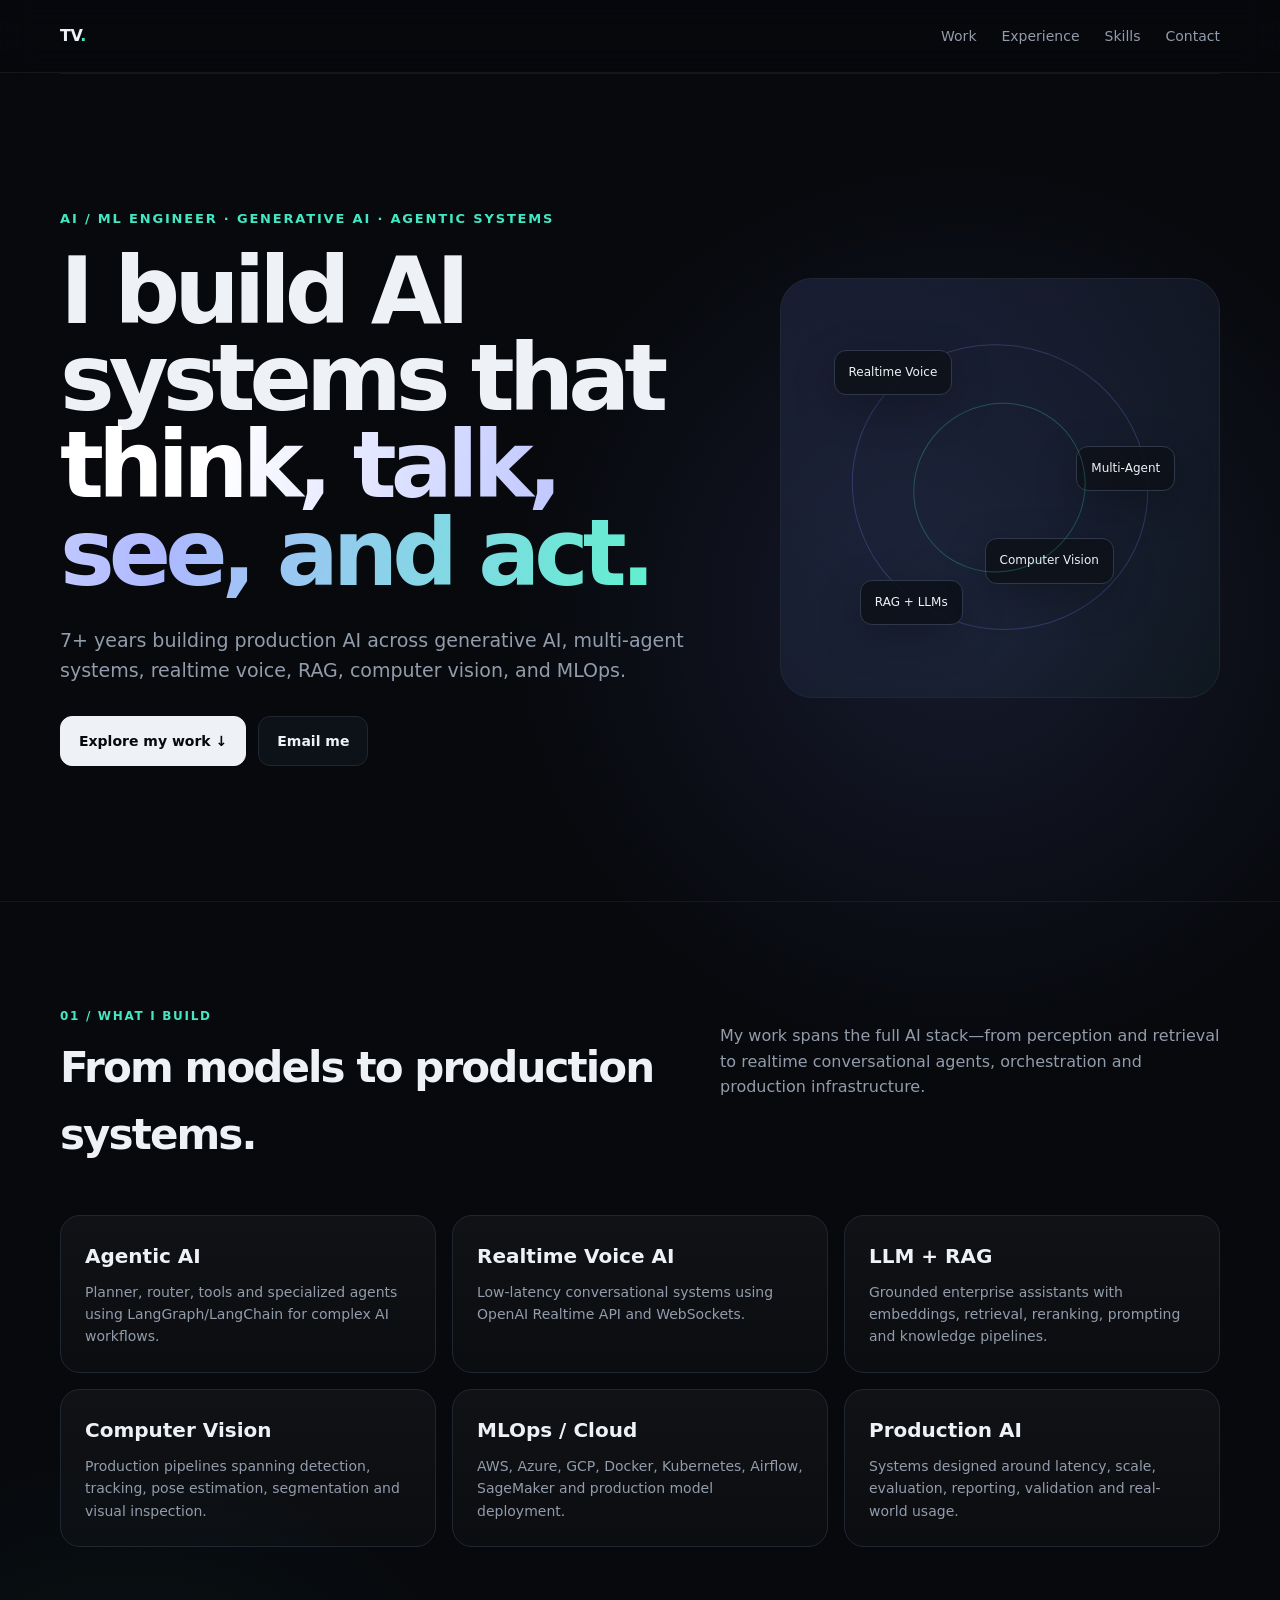
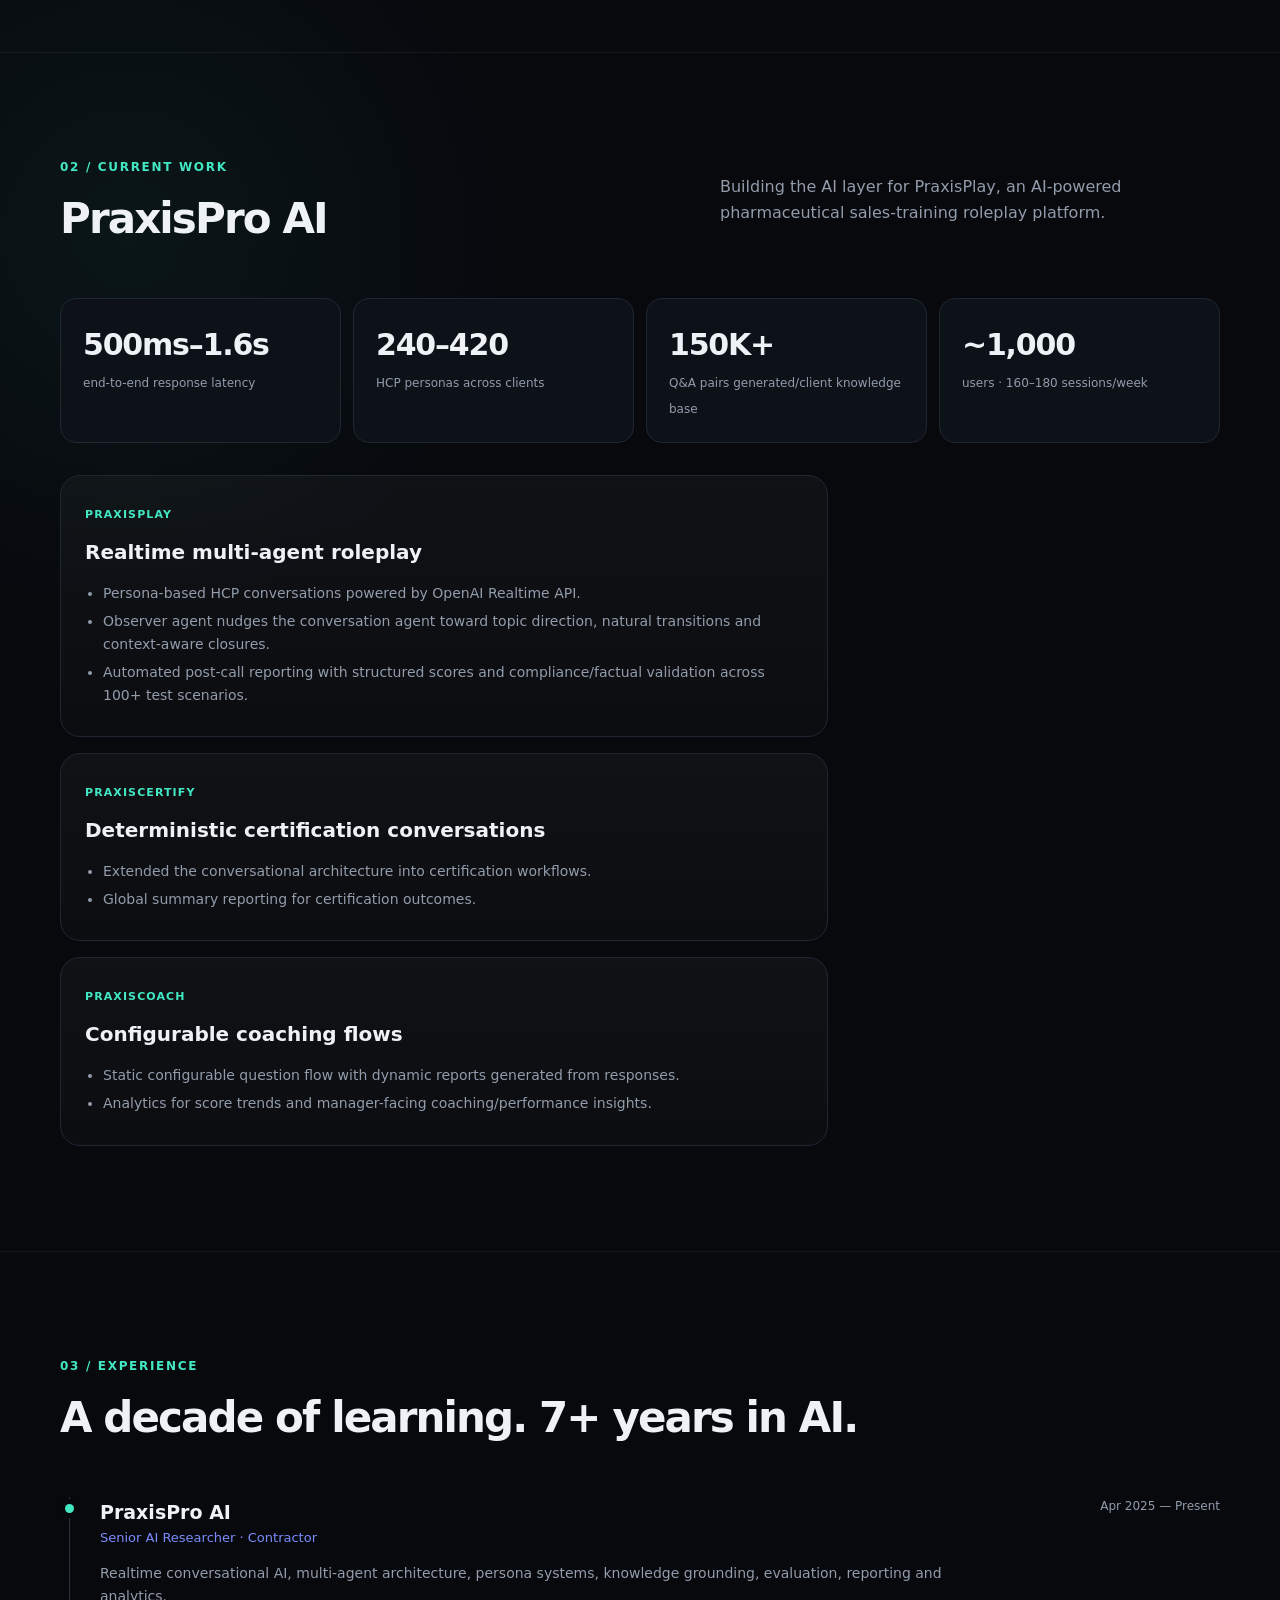
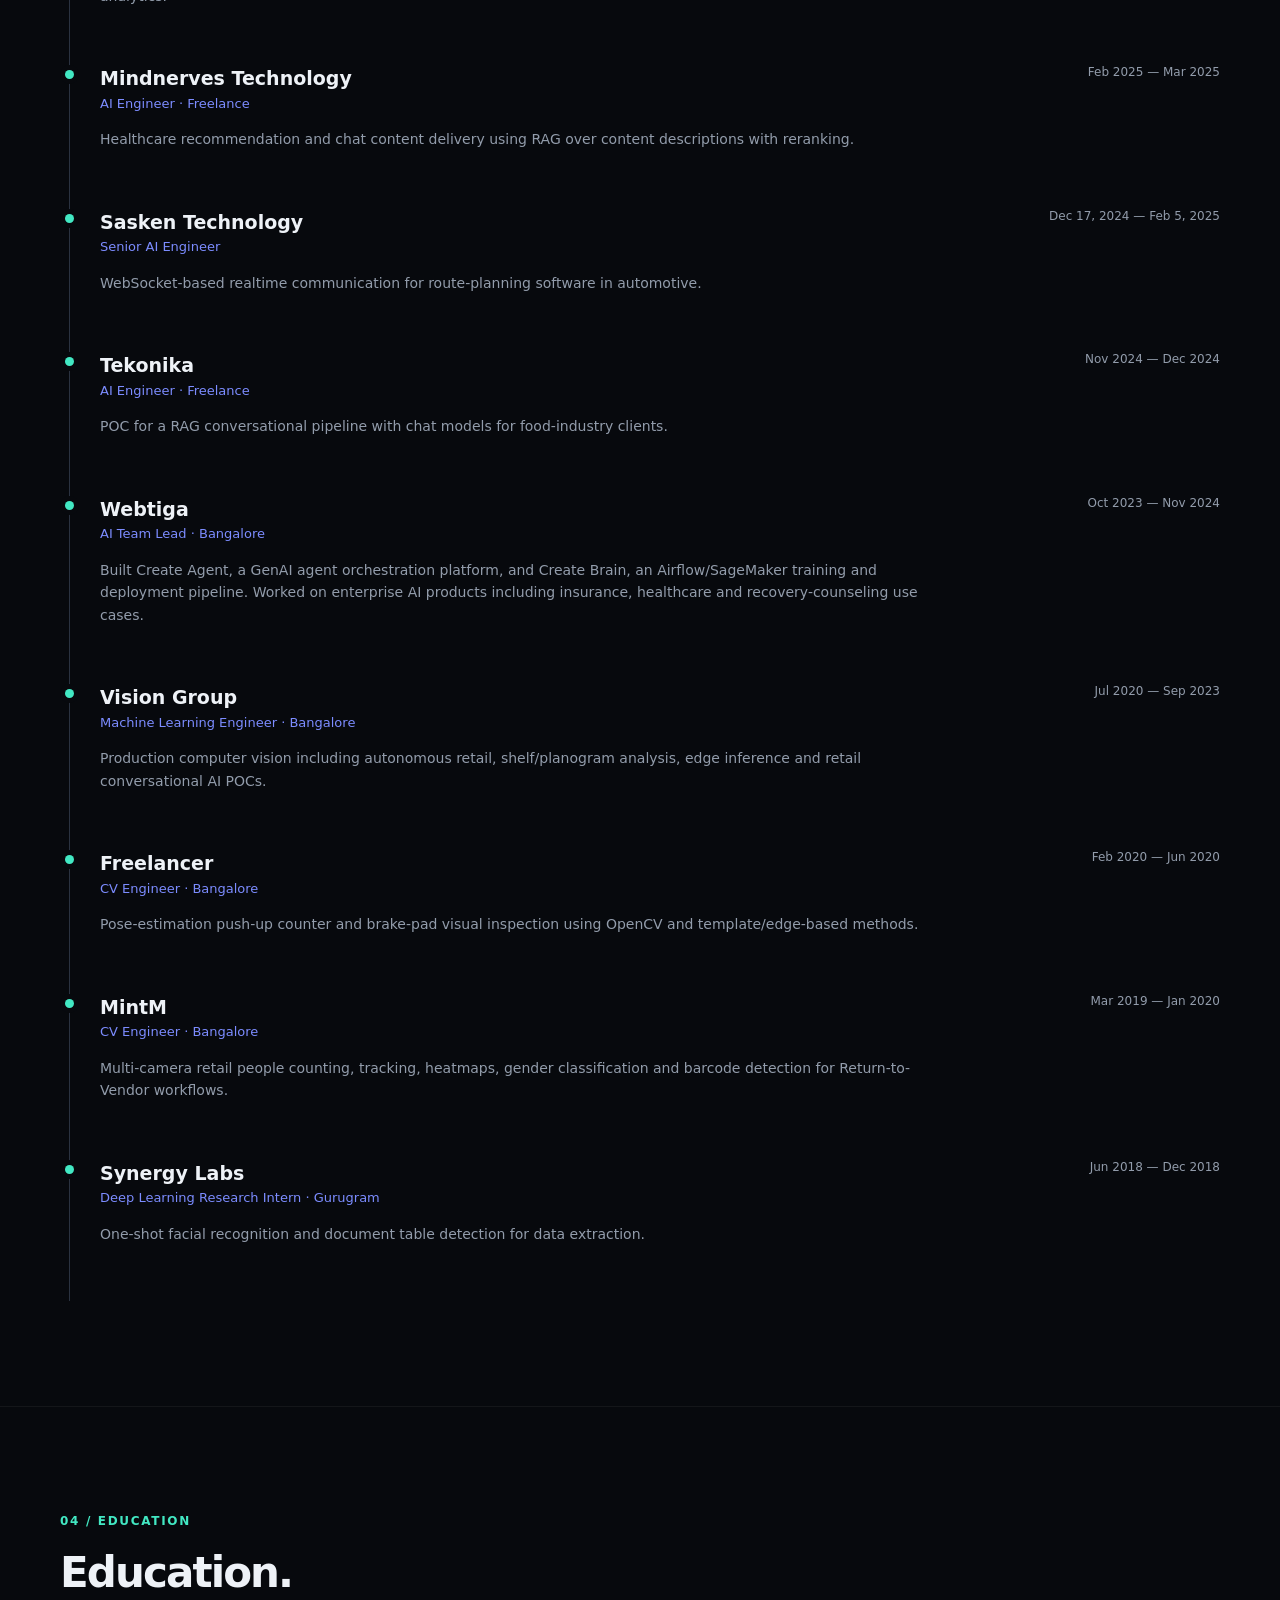
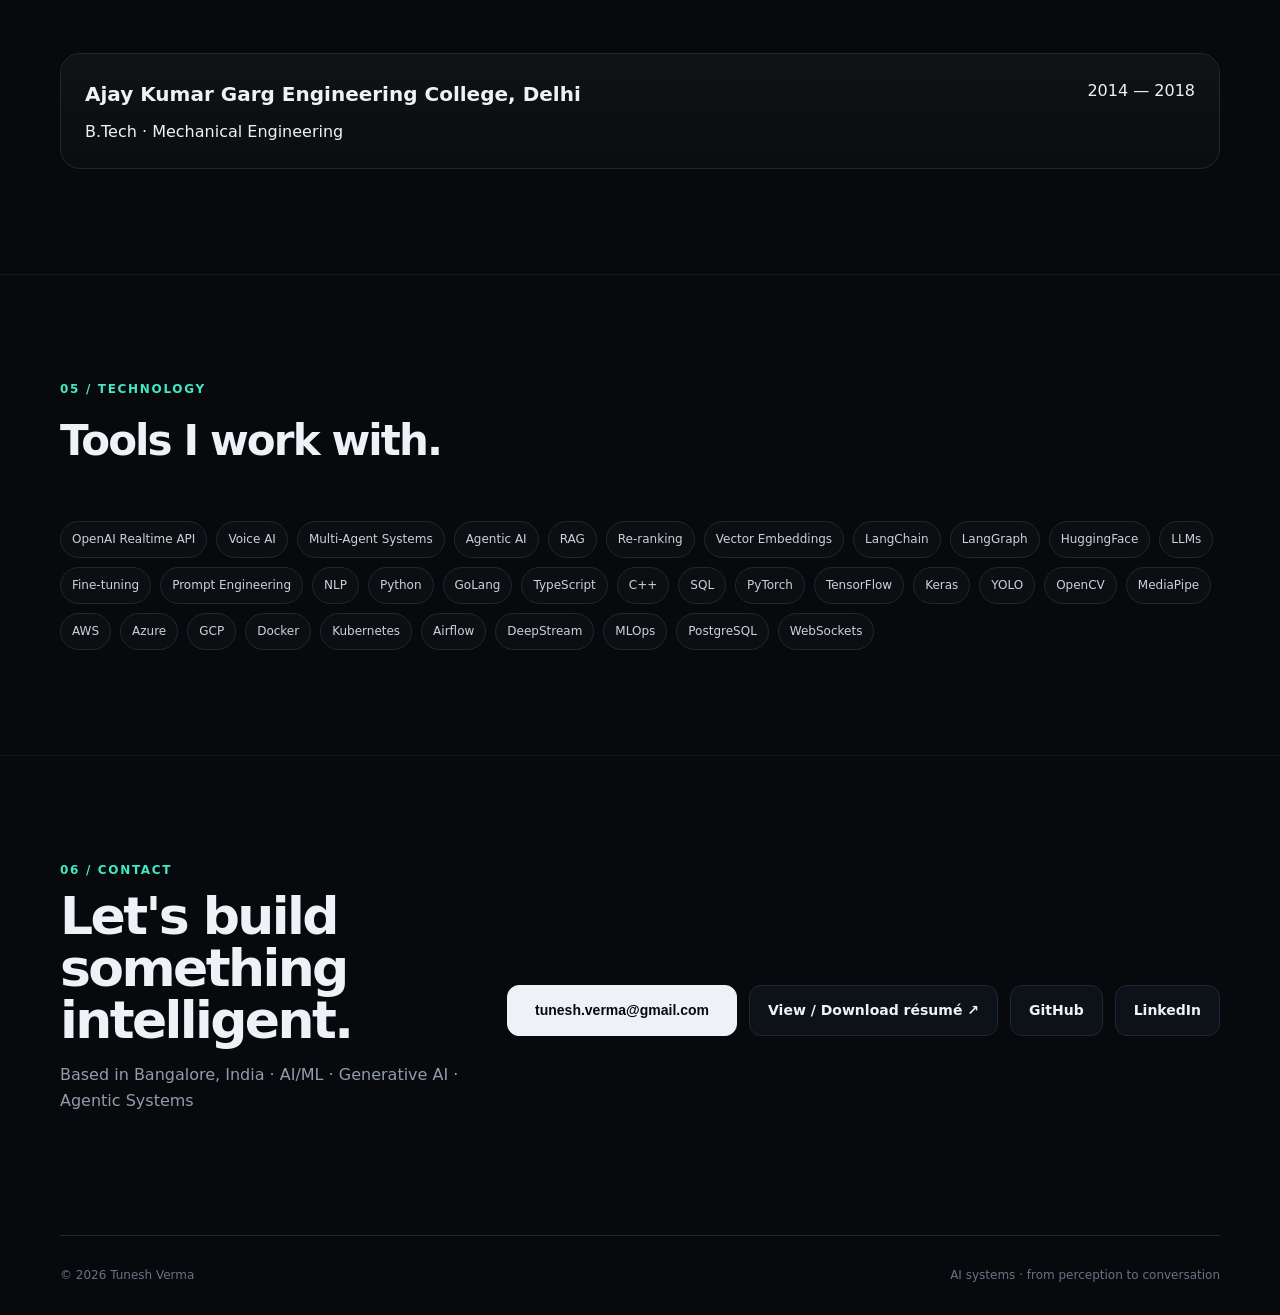
==== index.html @ dcea8ac3 "Add resume-aligned dates and education to portfolio" ====
<!DOCTYPE html>
<html lang="en">
<head>
  <meta charset="UTF-8" />
  <meta name="viewport" content="width=device-width, initial-scale=1.0" />
  <meta name="description" content="Tunesh Verma — AI/ML Engineer specializing in Generative AI, Multi-Agent Systems, Voice AI, RAG and Computer Vision." />
  <title>Tunesh Verma — AI/ML Engineer</title>
  <style>
    :root {
      --bg:#07090d; --surface:#0d1118; --surface2:#111722; --text:#eef2f7;
      --muted:#929cab; --line:#202733; --accent:#7c8cff; --accent2:#42e8c3;
      --max:1160px; --radius:20px;
    }
    *{box-sizing:border-box} html{scroll-behavior:smooth}
    body{margin:0;background:radial-gradient(circle at 75% 10%,rgba(124,140,255,.13),transparent 28rem),radial-gradient(circle at 10% 30%,rgba(66,232,195,.06),transparent 24rem),var(--bg);color:var(--text);font-family:Inter,ui-sans-serif,system-ui,-apple-system,BlinkMacSystemFont,"Segoe UI",sans-serif;line-height:1.6}
    a{color:inherit;text-decoration:none}.container{width:min(var(--max),calc(100% - 40px));margin:auto}
    nav{position:sticky;top:0;z-index:20;background:rgba(7,9,13,.76);backdrop-filter:blur(16px);border-bottom:1px solid rgba(255,255,255,.06)}
    .nav{height:72px;display:flex;align-items:center;justify-content:space-between}.brand{font-weight:800;letter-spacing:-.03em}
    .brand span{color:var(--accent2)}.navlinks{display:flex;gap:25px;font-size:14px;color:var(--muted)}.navlinks a:hover{color:var(--text)}
    .hero{min-height:calc(100vh - 72px);display:grid;grid-template-columns:1.2fr .8fr;gap:60px;align-items:center;padding:80px 0}
    .eyebrow{color:var(--accent2);font-size:13px;font-weight:700;letter-spacing:.14em;text-transform:uppercase}
    h1{font-size:clamp(52px,8vw,92px);line-height:.95;letter-spacing:-.065em;margin:18px 0 28px;max-width:850px}
    .gradient{background:linear-gradient(100deg,#fff 15%,#aeb8ff 55%,#61f0cf);-webkit-background-clip:text;background-clip:text;color:transparent}
    .hero p{font-size:19px;color:var(--muted);max-width:680px}.actions{display:flex;gap:12px;flex-wrap:wrap;margin-top:30px}
    .btn{padding:13px 18px;border-radius:12px;border:1px solid var(--line);background:var(--surface);font-weight:700;font-size:14px}
    .btn.primary{background:var(--text);color:#07090d;border-color:var(--text)}.btn:hover{transform:translateY(-2px)}
    .orb{height:420px;border:1px solid var(--line);border-radius:32px;background:linear-gradient(145deg,rgba(124,140,255,.13),rgba(66,232,195,.03));position:relative;overflow:hidden}
    .orb:before,.orb:after{content:"";position:absolute;border:1px solid rgba(124,140,255,.25);border-radius:50%;inset:16%;transform:rotate(20deg)}.orb:after{inset:30%;border-color:rgba(66,232,195,.25);transform:rotate(-35deg)}
    .node{position:absolute;padding:12px 14px;border:1px solid #303949;background:rgba(13,17,24,.88);border-radius:12px;font-size:12px;box-shadow:0 12px 40px rgba(0,0,0,.25)}
    .n1{top:17%;left:12%}.n2{top:40%;right:10%}.n3{bottom:17%;left:18%}.n4{bottom:27%;right:24%}
    section{padding:105px 0;border-top:1px solid rgba(255,255,255,.05)}.section-head{display:flex;justify-content:space-between;gap:30px;margin-bottom:38px}
    .kicker{color:var(--accent2);font-size:12px;text-transform:uppercase;letter-spacing:.14em;font-weight:800}.section-head h2{font-size:42px;letter-spacing:-.045em;margin:8px 0}.section-head p{color:var(--muted);max-width:500px}
    .grid{display:grid;grid-template-columns:repeat(3,1fr);gap:16px}.card{background:linear-gradient(180deg,rgba(255,255,255,.035),rgba(255,255,255,.015));border:1px solid var(--line);border-radius:var(--radius);padding:24px}.card h3{margin:0 0 9px;font-size:20px}.card p{color:var(--muted);font-size:14px;margin:0}
    .metrics{display:grid;grid-template-columns:repeat(4,1fr);gap:12px;margin:32px 0}.metric{padding:22px;border:1px solid var(--line);border-radius:16px;background:var(--surface)}.metric strong{font-size:30px;letter-spacing:-.04em;display:block}.metric span{font-size:12px;color:var(--muted)}
    .project{grid-column:span 2}.project .tag{display:inline-block;color:var(--accent2);font-size:11px;font-weight:800;text-transform:uppercase;letter-spacing:.1em;margin-bottom:12px}
    .project ul{margin:14px 0 0;padding-left:18px;color:var(--muted);font-size:14px}.project li{margin:6px 0}
    .timeline{position:relative;margin-left:9px;border-left:1px solid #2a3240}.job{padding:0 0 42px 30px;position:relative}.job:before{content:"";position:absolute;left:-5px;top:7px;width:9px;height:9px;border-radius:50%;background:var(--accent2);box-shadow:0 0 0 5px var(--bg)}
    .job-top{display:flex;justify-content:space-between;gap:20px}.job h3{margin:0;font-size:19px}.job time{font-size:12px;color:var(--muted);white-space:nowrap}.job .role{color:var(--accent);font-size:13px}.job p{color:var(--muted);font-size:14px;max-width:850px}
    .tags{display:flex;flex-wrap:wrap;gap:9px}.tagpill{padding:8px 11px;border:1px solid var(--line);border-radius:999px;color:#cbd2dd;background:rgba(255,255,255,.02);font-size:12px}
    .contact{display:grid;grid-template-columns:1fr auto;align-items:center;gap:30px}.contact h2{font-size:52px;line-height:1;letter-spacing:-.05em;margin:10px 0}.contact p{color:var(--muted);max-width:460px}.copy-email{width:230px;min-width:230px;text-align:center;white-space:nowrap;flex:0 0 230px}
    footer{padding:30px 0;color:#697382;font-size:12px;border-top:1px solid var(--line);display:flex;justify-content:space-between}
    .reveal{opacity:0;transform:translateY(18px);transition:.7s ease}.reveal.show{opacity:1;transform:none}
    @media(max-width:850px){.hero{grid-template-columns:1fr;padding:65px 0}.orb{height:300px}.grid{grid-template-columns:1fr}.project{grid-column:span 1}.metrics{grid-template-columns:repeat(2,1fr)}.navlinks{display:none}.section-head{display:block}.contact{grid-template-columns:1fr}.contact h2{font-size:42px}}
    @media(max-width:480px){.container{width:min(var(--max),calc(100% - 28px))}.metrics{grid-template-columns:1fr 1fr}.hero p{font-size:16px}h1{font-size:52px}}
  </style>
</head>
<body>
<nav><div class="container nav">
  <a class="brand" href="#">TV<span>.</span></a>
  <div class="navlinks"><a href="#work">Work</a><a href="#experience">Experience</a><a href="#skills">Skills</a><a href="#contact">Contact</a></div>
</div></nav>

<main>
<section class="hero container">
  <div class="reveal">
    <div class="eyebrow">AI / ML Engineer · Generative AI · Agentic Systems</div>
    <h1>I build AI systems that <span class="gradient">think, talk, see, and act.</span></h1>
    <p>7+ years building production AI across generative AI, multi-agent systems, realtime voice, RAG, computer vision, and MLOps.</p>
    <div class="actions">
      <a class="btn primary" href="#work">Explore my work ↓</a>
      <a class="btn" href="mailto:tunesh.verma@gmail.com">Email me</a>
    </div>
  </div>
  <div class="orb reveal" aria-label="Abstract AI system visualization">
    <div class="node n1">Realtime Voice</div><div class="node n2">Multi-Agent</div>
    <div class="node n3">RAG + LLMs</div><div class="node n4">Computer Vision</div>
  </div>
</section>

<section id="work"><div class="container">
  <div class="section-head reveal"><div><div class="kicker">01 / What I build</div><h2>From models to production systems.</h2></div><p>My work spans the full AI stack—from perception and retrieval to realtime conversational agents, orchestration and production infrastructure.</p></div>
  <div class="grid">
    <div class="card reveal"><h3>Agentic AI</h3><p>Planner, router, tools and specialized agents using LangGraph/LangChain for complex AI workflows.</p></div>
    <div class="card reveal"><h3>Realtime Voice AI</h3><p>Low-latency conversational systems using OpenAI Realtime API and WebSockets.</p></div>
    <div class="card reveal"><h3>LLM + RAG</h3><p>Grounded enterprise assistants with embeddings, retrieval, reranking, prompting and knowledge pipelines.</p></div>
    <div class="card reveal"><h3>Computer Vision</h3><p>Production pipelines spanning detection, tracking, pose estimation, segmentation and visual inspection.</p></div>
    <div class="card reveal"><h3>MLOps / Cloud</h3><p>AWS, Azure, GCP, Docker, Kubernetes, Airflow, SageMaker and production model deployment.</p></div>
    <div class="card reveal"><h3>Production AI</h3><p>Systems designed around latency, scale, evaluation, reporting, validation and real-world usage.</p></div>
  </div>
</div></section>

<section><div class="container">
  <div class="section-head reveal"><div><div class="kicker">02 / Current work</div><h2>PraxisPro AI</h2></div><p>Building the AI layer for PraxisPlay, an AI-powered pharmaceutical sales-training roleplay platform.</p></div>
  <div class="metrics reveal">
    <div class="metric"><strong>500ms–1.6s</strong><span>end-to-end response latency</span></div>
    <div class="metric"><strong>240–420</strong><span>HCP personas across clients</span></div>
    <div class="metric"><strong>150K+</strong><span>Q&A pairs generated/client knowledge base</span></div>
    <div class="metric"><strong>~1,000</strong><span>users · 160–180 sessions/week</span></div>
  </div>
  <div class="grid">
    <div class="card project reveal"><span class="tag">PraxisPlay</span><h3>Realtime multi-agent roleplay</h3><ul><li>Persona-based HCP conversations powered by OpenAI Realtime API.</li><li>Observer agent nudges the conversation agent toward topic direction, natural transitions and context-aware closures.</li><li>Automated post-call reporting with structured scores and compliance/factual validation across 100+ test scenarios.</li></ul></div>
    <div class="card project reveal"><span class="tag">PraxisCertify</span><h3>Deterministic certification conversations</h3><ul><li>Extended the conversational architecture into certification workflows.</li><li>Global summary reporting for certification outcomes.</li></ul></div>
    <div class="card project reveal"><span class="tag">PraxisCoach</span><h3>Configurable coaching flows</h3><ul><li>Static configurable question flow with dynamic reports generated from responses.</li><li>Analytics for score trends and manager-facing coaching/performance insights.</li></ul></div>
  </div>
</div></section>

<section id="experience"><div class="container">
  <div class="section-head reveal"><div><div class="kicker">03 / Experience</div><h2>A decade of learning. 7+ years in AI.</h2></div></div>
  <div class="timeline">
    <div class="job reveal"><div class="job-top"><div><h3>PraxisPro AI</h3><div class="role">Senior AI Researcher · Contractor</div></div><time>Apr 2025 — Present</time></div><p>Realtime conversational AI, multi-agent architecture, persona systems, knowledge grounding, evaluation, reporting and analytics.</p></div>
    <div class="job reveal"><div class="job-top"><div><h3>Mindnerves Technology</h3><div class="role">AI Engineer · Freelance</div></div><time>Feb 2025 — Mar 2025</time></div><p>Healthcare recommendation and chat content delivery using RAG over content descriptions with reranking.</p></div>
    <div class="job reveal"><div class="job-top"><div><h3>Sasken Technology</h3><div class="role">Senior AI Engineer</div></div><time>Dec 17, 2024 — Feb 5, 2025</time></div><p>WebSocket-based realtime communication for route-planning software in automotive.</p></div>
    <div class="job reveal"><div class="job-top"><div><h3>Tekonika</h3><div class="role">AI Engineer · Freelance</div></div><time>Nov 2024 — Dec 2024</time></div><p>POC for a RAG conversational pipeline with chat models for food-industry clients.</p></div>
    <div class="job reveal"><div class="job-top"><div><h3>Webtiga</h3><div class="role">AI Team Lead · Bangalore</div></div><time>Oct 2023 — Nov 2024</time></div><p>Built Create Agent, a GenAI agent orchestration platform, and Create Brain, an Airflow/SageMaker training and deployment pipeline. Worked on enterprise AI products including insurance, healthcare and recovery-counseling use cases.</p></div>
    <div class="job reveal"><div class="job-top"><div><h3>Vision Group</h3><div class="role">Machine Learning Engineer · Bangalore</div></div><time>Jul 2020 — Sep 2023</time></div><p>Production computer vision including autonomous retail, shelf/planogram analysis, edge inference and retail conversational AI POCs.</p></div>
    <div class="job reveal"><div class="job-top"><div><h3>Freelancer</h3><div class="role">CV Engineer · Bangalore</div></div><time>Feb 2020 — Jun 2020</time></div><p>Pose-estimation push-up counter and brake-pad visual inspection using OpenCV and template/edge-based methods.</p></div>
    <div class="job reveal"><div class="job-top"><div><h3>MintM</h3><div class="role">CV Engineer · Bangalore</div></div><time>Mar 2019 — Jan 2020</time></div><p>Multi-camera retail people counting, tracking, heatmaps, gender classification and barcode detection for Return-to-Vendor workflows.</p></div>
    <div class="job reveal"><div class="job-top"><div><h3>Synergy Labs</h3><div class="role">Deep Learning Research Intern · Gurugram</div></div><time>Jun 2018 — Dec 2018</time></div><p>One-shot facial recognition and document table detection for data extraction.</p></div>
  </div>
</div></section>


<section><div class="container">
  <div class="section-head reveal"><div><div class="kicker">04 / Education</div><h2>Education.</h2></div></div>
  <div class="card reveal">
    <div class="job-top"><div><h3>Ajay Kumar Garg Engineering College, Delhi</h3><div class="role">B.Tech · Mechanical Engineering</div></div><time>2014 — 2018</time></div>
  </div>
</div></section>

<section id="skills"><div class="container">
  <div class="section-head reveal"><div><div class="kicker">05 / Technology</div><h2>Tools I work with.</h2></div></div>
  <div class="tags reveal">
    <span class="tagpill">OpenAI Realtime API</span><span class="tagpill">Voice AI</span><span class="tagpill">Multi-Agent Systems</span><span class="tagpill">Agentic AI</span><span class="tagpill">RAG</span><span class="tagpill">Re-ranking</span><span class="tagpill">Vector Embeddings</span><span class="tagpill">LangChain</span><span class="tagpill">LangGraph</span><span class="tagpill">HuggingFace</span><span class="tagpill">LLMs</span><span class="tagpill">Fine-tuning</span><span class="tagpill">Prompt Engineering</span><span class="tagpill">NLP</span><span class="tagpill">Python</span><span class="tagpill">GoLang</span><span class="tagpill">TypeScript</span><span class="tagpill">C++</span><span class="tagpill">SQL</span><span class="tagpill">PyTorch</span><span class="tagpill">TensorFlow</span><span class="tagpill">Keras</span><span class="tagpill">YOLO</span><span class="tagpill">OpenCV</span><span class="tagpill">MediaPipe</span><span class="tagpill">AWS</span><span class="tagpill">Azure</span><span class="tagpill">GCP</span><span class="tagpill">Docker</span><span class="tagpill">Kubernetes</span><span class="tagpill">Airflow</span><span class="tagpill">DeepStream</span><span class="tagpill">MLOps</span><span class="tagpill">PostgreSQL</span><span class="tagpill">WebSockets</span>
  </div>
</div></section>

<section id="contact"><div class="container contact reveal">
  <div><div class="kicker">06 / Contact</div><h2>Let's build something intelligent.</h2><p>Based in Bangalore, India · AI/ML · Generative AI · Agentic Systems</p></div>
  <div class="actions"><button class="btn primary copy-email" type="button" data-email="tunesh.verma@gmail.com" aria-label="Copy email address">tunesh.verma@gmail.com</button><a class="btn" href="resume/Resume.pdf" target="_blank" rel="noopener">View / Download résumé ↗</a><a class="btn" href="https://github.com/tuneshverma" target="_blank" rel="noopener">GitHub</a><a class="btn" href="https://www.linkedin.com/in/tunesh-verma-028008102/" target="_blank" rel="noopener">LinkedIn</a></div>
</div></section>
</main>

<footer class="container"><span>© <span id="year"></span> Tunesh Verma</span><span>AI systems · from perception to conversation</span></footer>
<script>
  document.getElementById("year").textContent = new Date().getFullYear();
  const observer = new IntersectionObserver(entries => entries.forEach(e => { if(e.isIntersecting) e.target.classList.add("show"); }), {threshold:.12});
  document.querySelectorAll(".reveal").forEach(el => observer.observe(el));

  document.querySelectorAll(".copy-email").forEach(button => {
    button.addEventListener("click", async () => {
      const email = button.dataset.email;
      const original = button.textContent;
      try {
        await navigator.clipboard.writeText(email);
        button.textContent = "Email copied ✓";
      } catch (err) {
        const input = document.createElement("input");
        input.value = email;
        input.setAttribute("readonly", "");
        input.style.position = "fixed";
        input.style.opacity = "0";
        document.body.appendChild(input);
        input.select();
        document.execCommand("copy");
        input.remove();
        button.textContent = "Email copied ✓";
      }
      setTimeout(() => { button.textContent = original; }, 1800);
    });
  });
</script>
</body>
</html>
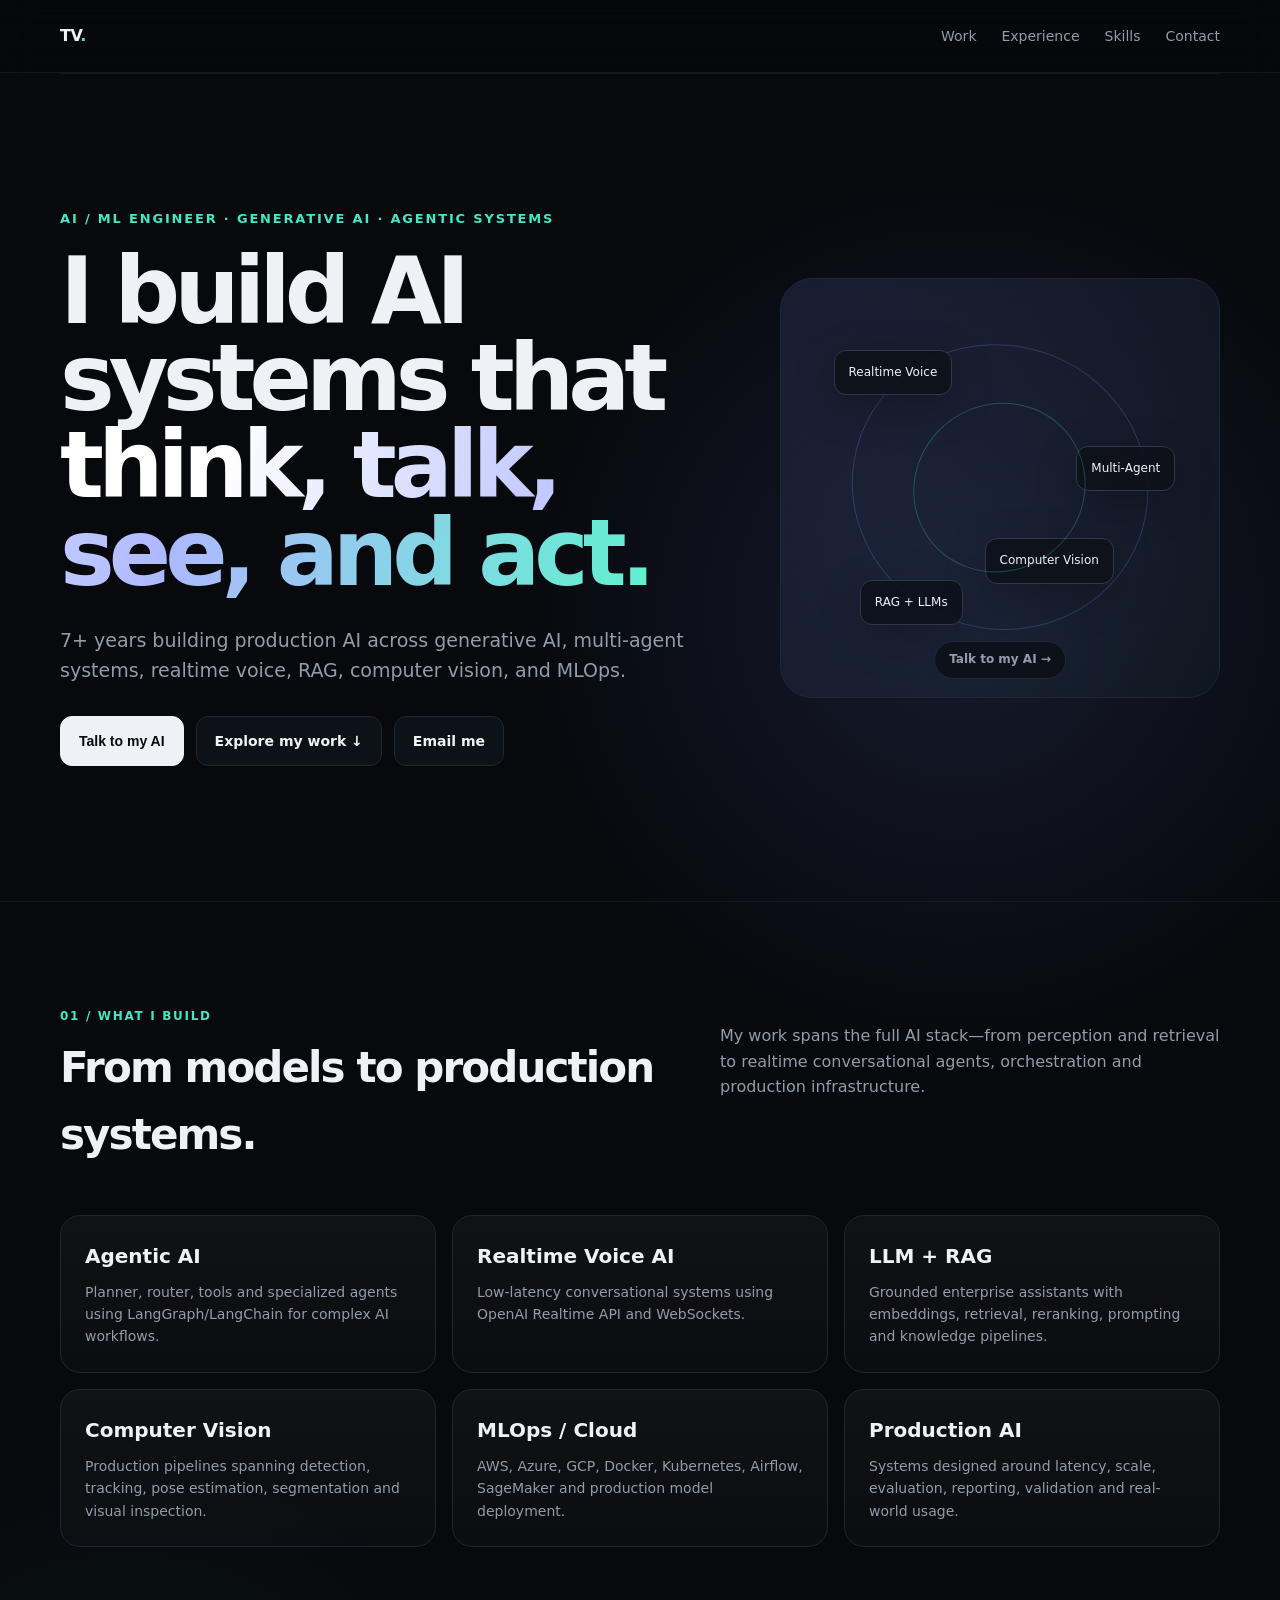
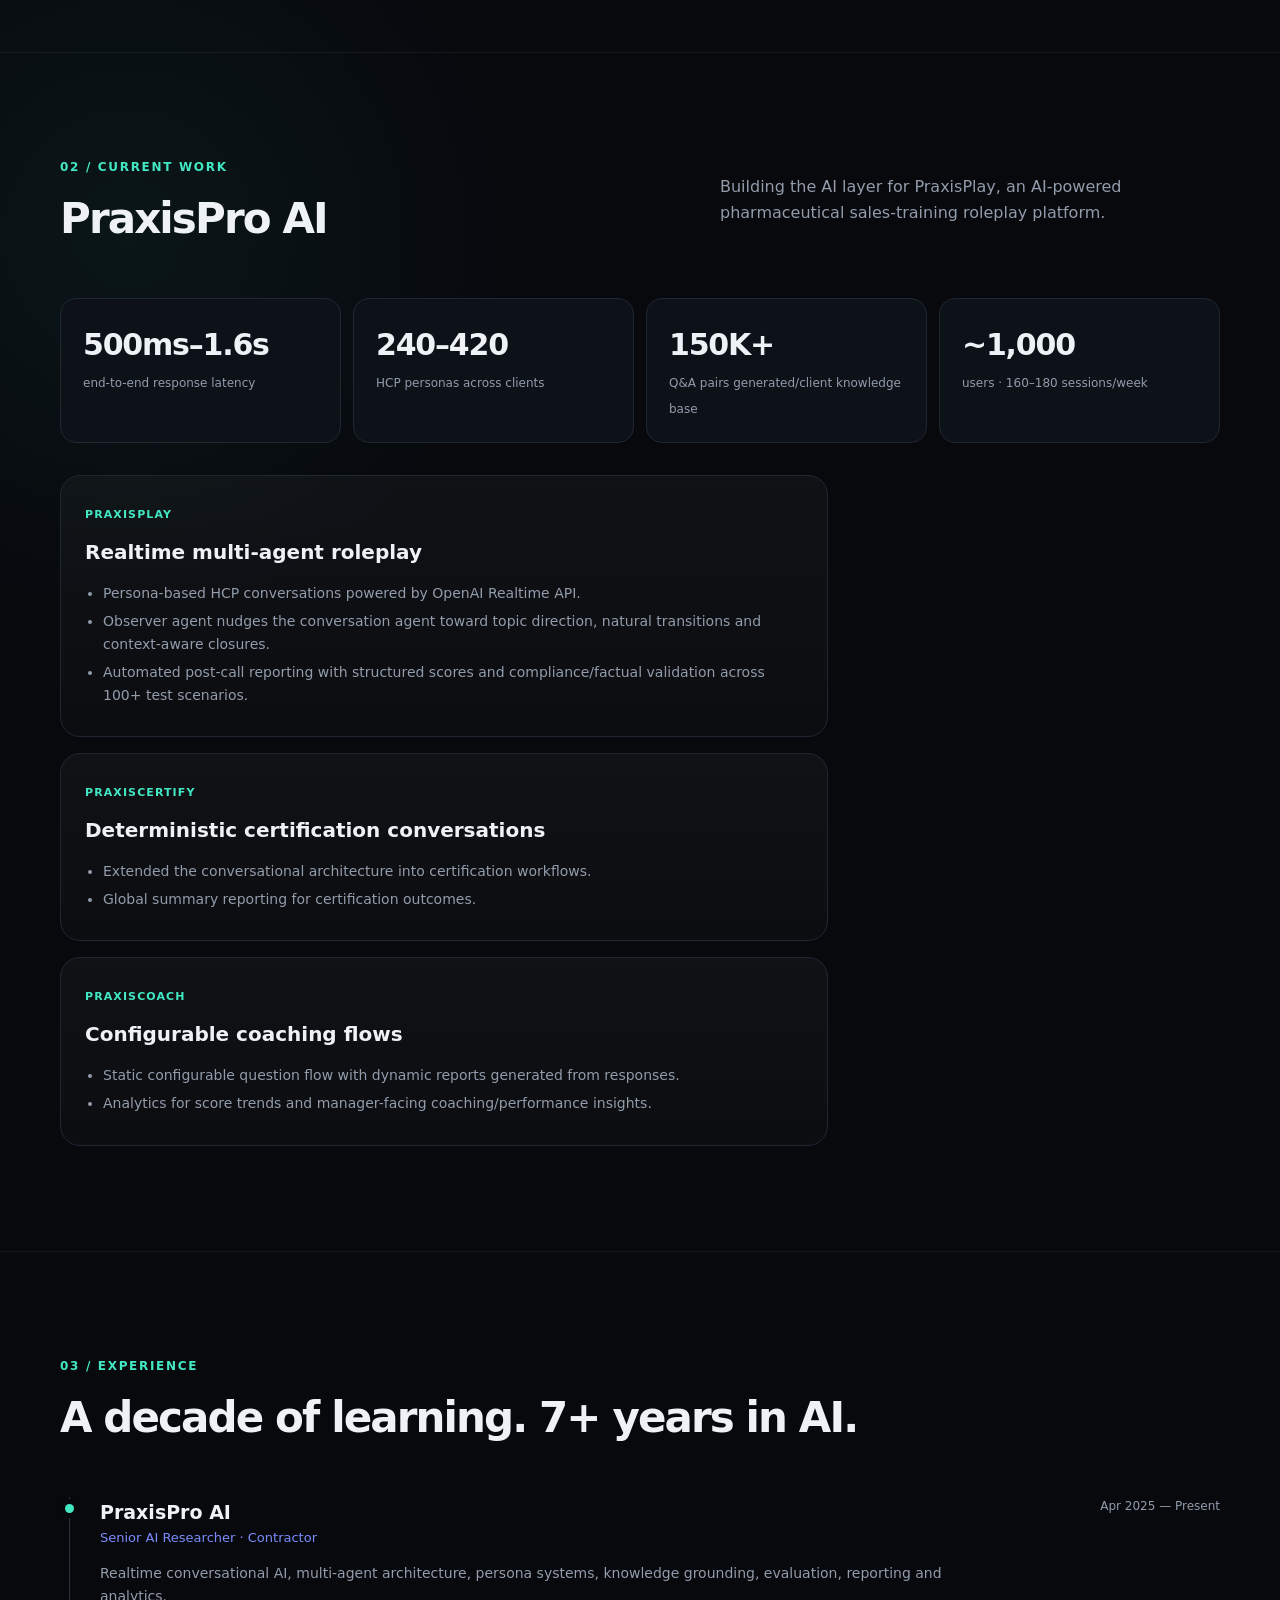
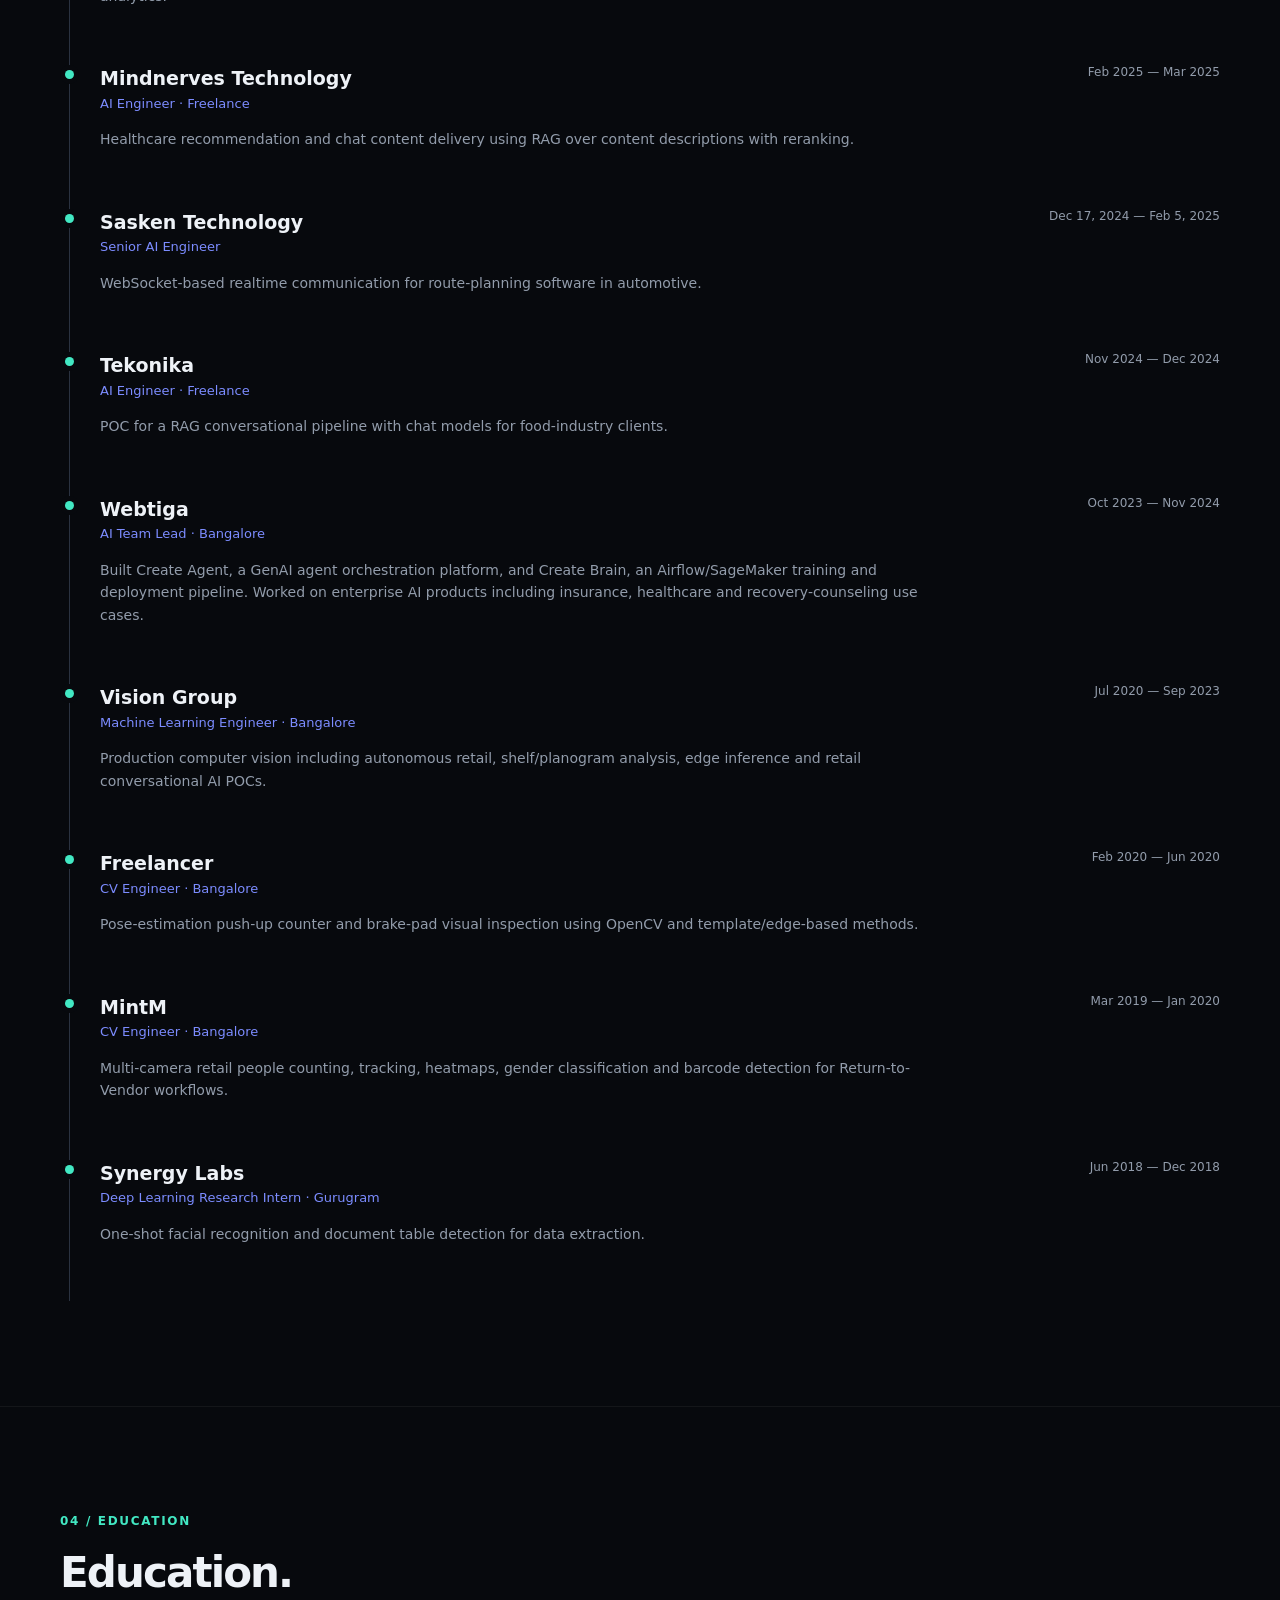
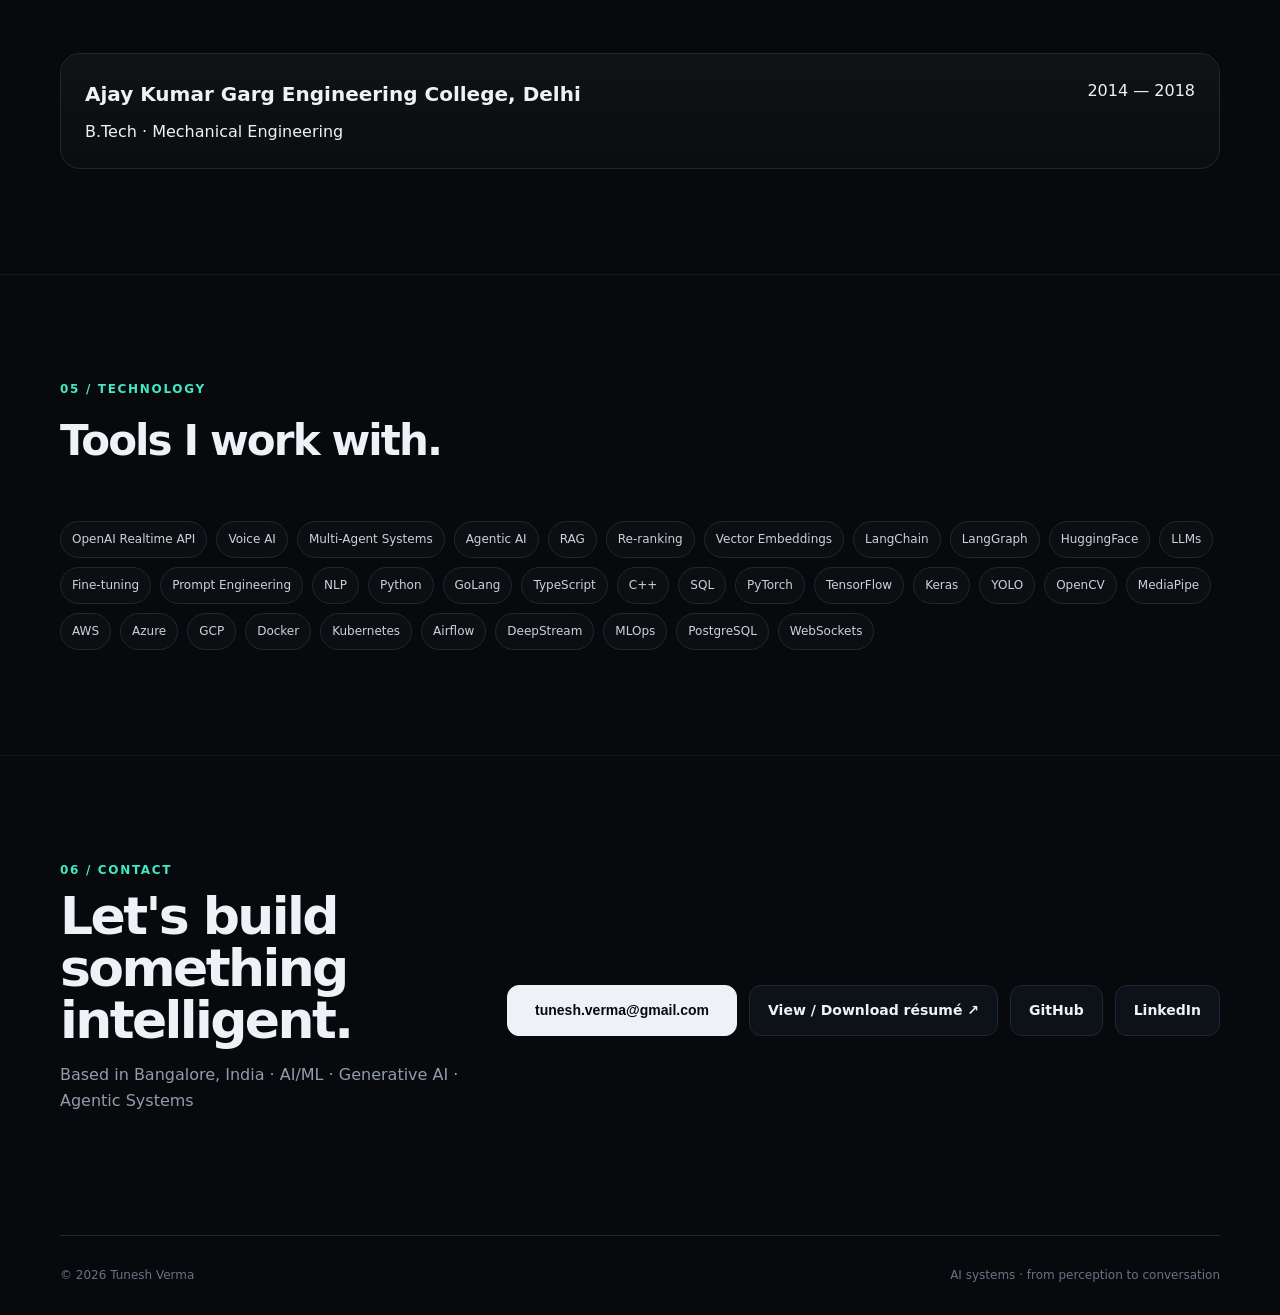
==== commit 8aebadb1: "Add voice agent to the portfolio Visitors can talk to an AI that answers as me, grounded in this sit" ====
--- a/index.html
+++ b/index.html
@@ -43,6 +43,7 @@
     @media(max-width:850px){.hero{grid-template-columns:1fr;padding:65px 0}.orb{height:300px}.grid{grid-template-columns:1fr}.project{grid-column:span 1}.metrics{grid-template-columns:repeat(2,1fr)}.navlinks{display:none}.section-head{display:block}.contact{grid-template-columns:1fr}.contact h2{font-size:42px}}
     @media(max-width:480px){.container{width:min(var(--max),calc(100% - 28px))}.metrics{grid-template-columns:1fr 1fr}.hero p{font-size:16px}h1{font-size:52px}}
   </style>
+  <link rel="stylesheet" href="voice/agent.css" />
 </head>
 <body>
 <nav><div class="container nav">
@@ -57,13 +58,16 @@
     <h1>I build AI systems that <span class="gradient">think, talk, see, and act.</span></h1>
     <p>7+ years building production AI across generative AI, multi-agent systems, realtime voice, RAG, computer vision, and MLOps.</p>
     <div class="actions">
-      <a class="btn primary" href="#work">Explore my work ↓</a>
+      <button class="btn primary" type="button" data-va-open>Talk to my AI</button>
+      <a class="btn" href="#work">Explore my work ↓</a>
       <a class="btn" href="mailto:tunesh.verma@gmail.com">Email me</a>
     </div>
   </div>
-  <div class="orb reveal" aria-label="Abstract AI system visualization">
+  <div class="orb reveal va-trigger" role="button" tabindex="0" data-va-open
+       aria-label="Talk to my AI">
     <div class="node n1">Realtime Voice</div><div class="node n2">Multi-Agent</div>
     <div class="node n3">RAG + LLMs</div><div class="node n4">Computer Vision</div>
+    <div class="orb-hint">Talk to my AI →</div>
   </div>
 </section>
 
@@ -159,5 +163,11 @@
     });
   });
 </script>
+
+<!-- Voice agent. data-token-endpoint is the deployed Cloudflare Worker that
+     signs the LiveKit token; the call cannot start until it is filled in.
+     The SDK itself is only fetched when a visitor starts a call. -->
+<script src="voice/agent.js"
+        data-token-endpoint="https://portfolio-token.tunesh-verma.workers.dev"></script>
 </body>
 </html>
--- a/voice/agent.css
+++ b/voice/agent.css
@@ -0,0 +1,257 @@
+/* Voice agent overlay.
+   Uses the design tokens declared on :root in index.html, with fallbacks so
+   this file still renders correctly if it is ever loaded on its own. */
+
+.va-open {
+  overflow: hidden;
+}
+
+.va-overlay {
+  position: fixed;
+  inset: 0;
+  z-index: 100;
+  display: grid;
+  place-items: center;
+  padding: 20px;
+  background: rgba(7, 9, 13, 0.82);
+  backdrop-filter: blur(18px);
+  opacity: 0;
+  pointer-events: none;
+  transition: opacity 0.32s ease;
+}
+
+.va-overlay[data-open="true"] {
+  opacity: 1;
+  pointer-events: auto;
+}
+
+.va-panel {
+  position: relative;
+  width: min(480px, 100%);
+  padding: 30px 28px 26px;
+  text-align: center;
+  border: 1px solid var(--line, #202733);
+  border-radius: 28px;
+  background:
+    radial-gradient(circle at 50% 0%, rgba(124, 140, 255, 0.12), transparent 60%),
+    var(--surface, #0d1118);
+  box-shadow: 0 40px 120px rgba(0, 0, 0, 0.6);
+  transform: translateY(12px) scale(0.98);
+  transition: transform 0.32s cubic-bezier(0.22, 1, 0.36, 1);
+}
+
+.va-overlay[data-open="true"] .va-panel {
+  transform: none;
+}
+
+.va-close {
+  position: absolute;
+  top: 16px;
+  right: 16px;
+  width: 34px;
+  height: 34px;
+  display: grid;
+  place-items: center;
+  border: 1px solid var(--line, #202733);
+  border-radius: 50%;
+  background: var(--surface2, #111722);
+  color: var(--muted, #929cab);
+  font-size: 15px;
+  line-height: 1;
+  cursor: pointer;
+}
+
+.va-close:hover {
+  color: var(--text, #eef2f7);
+}
+
+.va-eyebrow {
+  font-size: 12px;
+  font-weight: 800;
+  letter-spacing: 0.14em;
+  text-transform: uppercase;
+  color: var(--accent2, #42e8c3);
+}
+
+.va-sub {
+  margin: 7px 0 0;
+  font-size: 13px;
+  color: var(--muted, #929cab);
+}
+
+.va-stage {
+  display: grid;
+  place-items: center;
+  margin: 18px 0 6px;
+}
+
+.va-canvas {
+  width: 260px;
+  height: 260px;
+  max-width: 68vw;
+  max-height: 68vw;
+}
+
+/* Status reads as a state label, so it stays on one line and never reflows
+   the panel as it changes between "Listening" and "Speaking". */
+.va-status {
+  min-height: 22px;
+  font-size: 15px;
+  font-weight: 700;
+  letter-spacing: -0.01em;
+  color: var(--text, #eef2f7);
+}
+
+.va-caption {
+  min-height: 42px;
+  margin: 8px auto 0;
+  max-width: 34ch;
+  font-size: 14px;
+  line-height: 1.5;
+  color: var(--muted, #929cab);
+}
+
+/* Space for captions is only worth reserving during a call, where text is
+   about to arrive. Holding it open before then leaves a hole in the panel. */
+.va-overlay:not([data-phase="live"]) .va-caption:empty {
+  min-height: 0;
+  margin: 0;
+}
+
+.va-controls {
+  display: flex;
+  justify-content: center;
+  gap: 10px;
+  margin-top: 20px;
+}
+
+.va-btn {
+  padding: 12px 18px;
+  border: 1px solid var(--line, #202733);
+  border-radius: 12px;
+  background: var(--surface2, #111722);
+  color: var(--text, #eef2f7);
+  font: inherit;
+  font-size: 14px;
+  font-weight: 700;
+  cursor: pointer;
+  transition: transform 0.18s ease, border-color 0.18s ease;
+}
+
+.va-btn:hover:not(:disabled) {
+  transform: translateY(-2px);
+  border-color: #303949;
+}
+
+.va-btn:disabled {
+  opacity: 0.45;
+  cursor: not-allowed;
+}
+
+/* Muted is a state the caller needs to read at a glance, not a pressed
+   button, so it gets its own colour rather than a subtle outline change. */
+.va-btn[aria-pressed="true"] {
+  border-color: var(--accent2, #42e8c3);
+  color: var(--accent2, #42e8c3);
+}
+
+.va-btn.va-end {
+  border-color: rgba(255, 106, 106, 0.4);
+  color: #ff8b8b;
+}
+
+.va-btn.va-end:hover:not(:disabled) {
+  border-color: rgba(255, 106, 106, 0.75);
+}
+
+/* Mute and End call only mean something during a call. Once it has failed or
+   finished, the one useful action is starting over. */
+.va-retry {
+  display: none;
+}
+
+.va-overlay[data-phase="error"] .va-mute,
+.va-overlay[data-phase="error"] .va-end,
+.va-overlay[data-phase="ended"] .va-mute,
+.va-overlay[data-phase="ended"] .va-end {
+  display: none;
+}
+
+.va-overlay[data-phase="error"] .va-retry,
+.va-overlay[data-phase="ended"] .va-retry {
+  display: inline-block;
+  border-color: rgba(124, 140, 255, 0.45);
+  color: var(--accent, #7c8cff);
+}
+
+.va-error {
+  margin: 14px auto 0;
+  max-width: 36ch;
+  font-size: 13px;
+  line-height: 1.5;
+  color: #ff8b8b;
+}
+
+.va-error:empty {
+  margin: 0;
+}
+
+/* The hero orb is the same object the caller talks to, so it advertises
+   itself as clickable rather than sitting there as decoration. */
+.orb.va-trigger {
+  cursor: pointer;
+  transition: border-color 0.25s ease, transform 0.25s ease;
+}
+
+.orb.va-trigger:hover {
+  border-color: rgba(124, 140, 255, 0.45);
+  transform: translateY(-3px);
+}
+
+.orb-hint {
+  position: absolute;
+  left: 50%;
+  bottom: 18px;
+  transform: translateX(-50%);
+  padding: 8px 14px;
+  border: 1px solid var(--line, #202733);
+  border-radius: 999px;
+  background: rgba(13, 17, 24, 0.9);
+  color: var(--muted, #929cab);
+  font-size: 12px;
+  font-weight: 700;
+  white-space: nowrap;
+}
+
+.orb.va-trigger:hover .orb-hint {
+  color: var(--text, #eef2f7);
+  border-color: #303949;
+}
+
+:focus-visible {
+  outline: 2px solid var(--accent, #7c8cff);
+  outline-offset: 3px;
+}
+
+@media (max-width: 480px) {
+  .va-panel {
+    padding: 26px 18px 22px;
+  }
+
+  .va-controls {
+    flex-direction: column;
+  }
+}
+
+@media (prefers-reduced-motion: reduce) {
+  .va-overlay,
+  .va-panel,
+  .va-btn,
+  .orb.va-trigger {
+    transition: none;
+  }
+
+  .va-panel {
+    transform: none;
+  }
+}
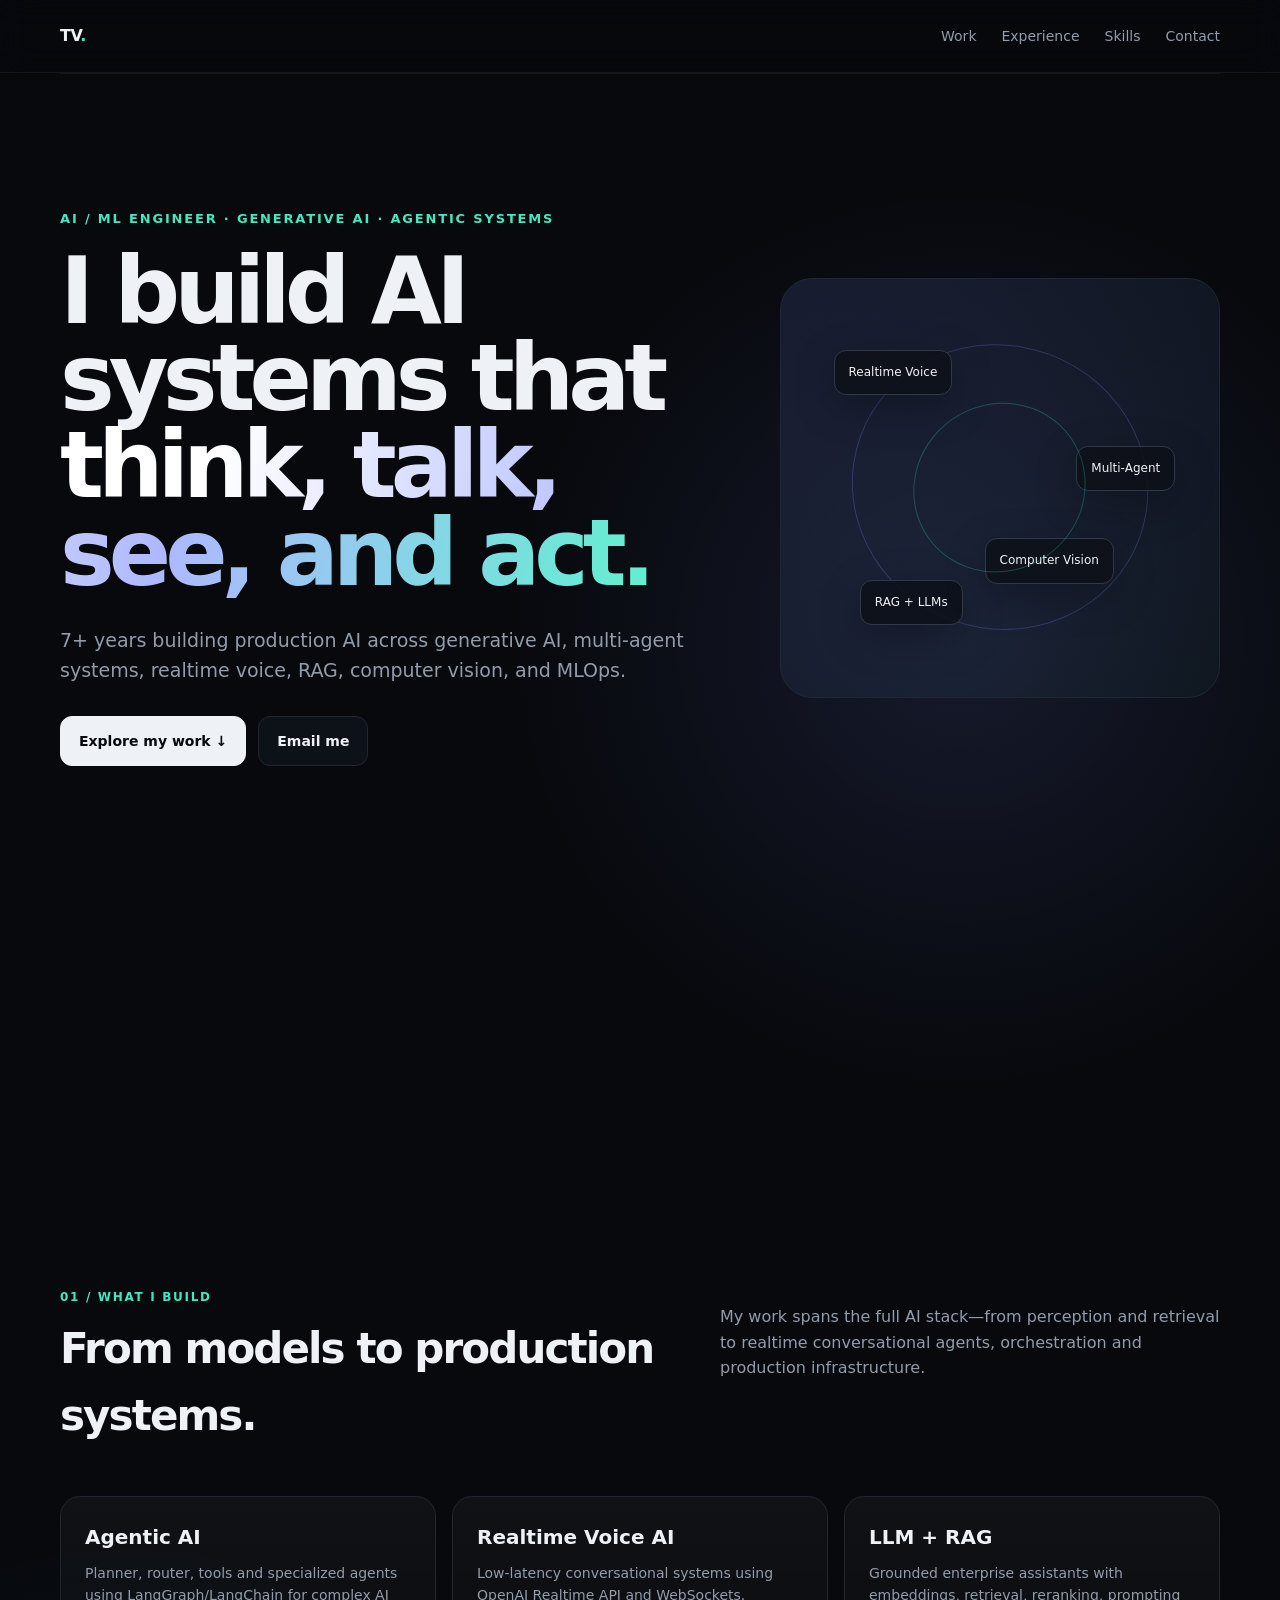
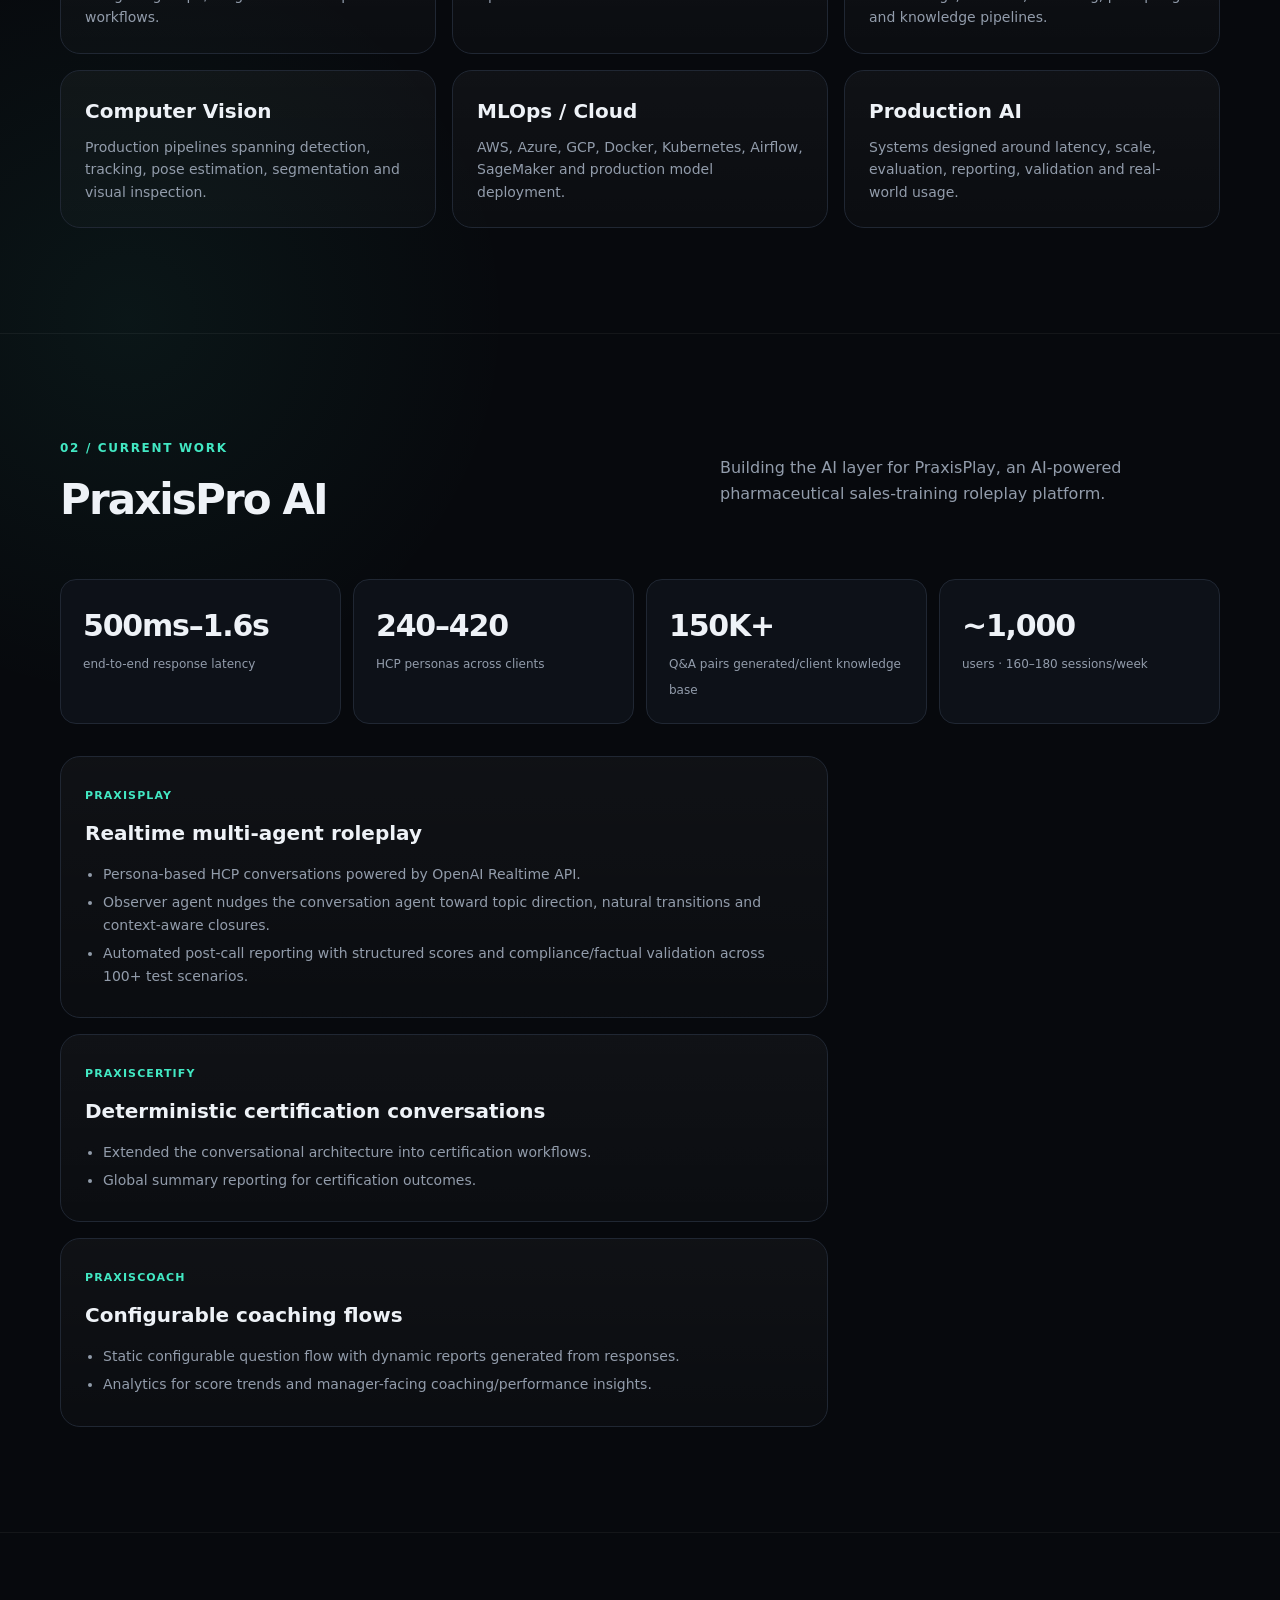
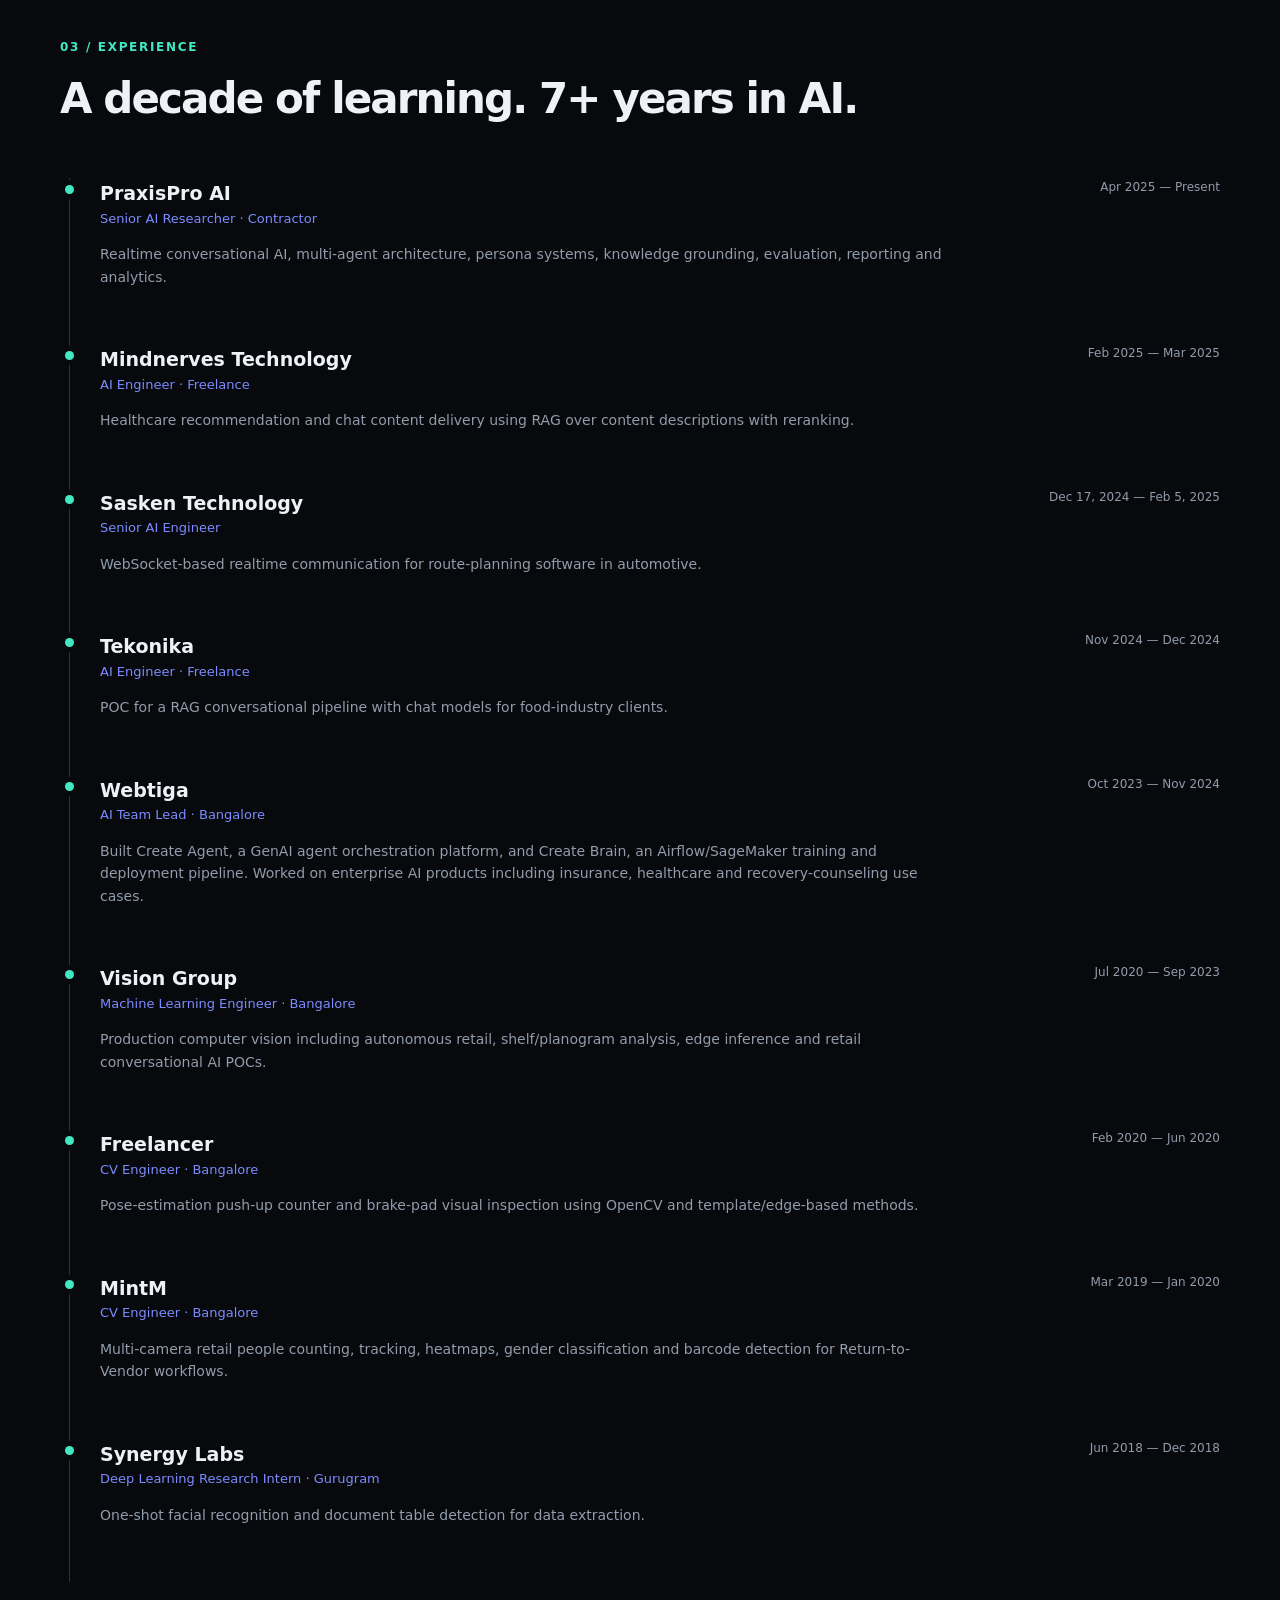
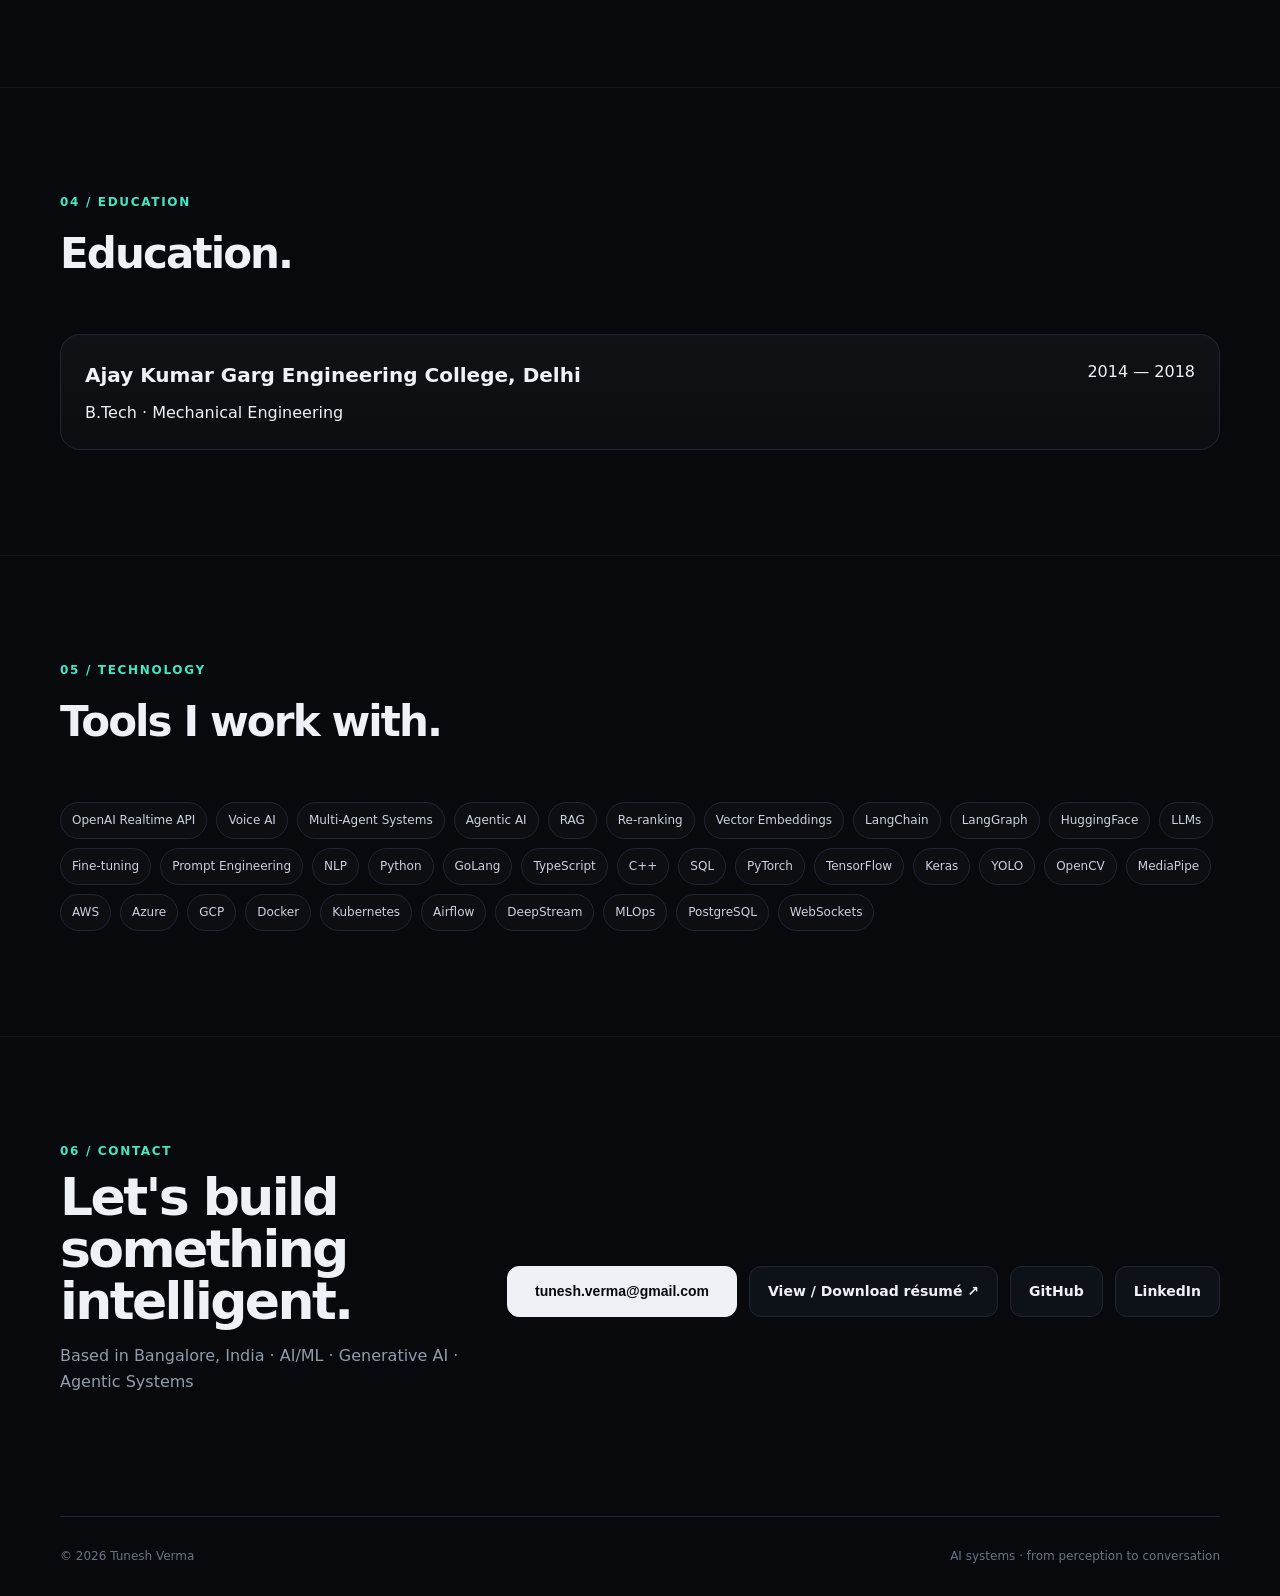
==== commit 0ba861cc: "Rework the voice agent launcher Replace the pill button with a single circular launcher that travels" ====
--- a/index.html
+++ b/index.html
@@ -58,18 +58,20 @@
     <h1>I build AI systems that <span class="gradient">think, talk, see, and act.</span></h1>
     <p>7+ years building production AI across generative AI, multi-agent systems, realtime voice, RAG, computer vision, and MLOps.</p>
     <div class="actions">
-      <button class="btn primary" type="button" data-va-open>Talk to my AI</button>
-      <a class="btn" href="#work">Explore my work ↓</a>
+      <a class="btn primary" href="#work">Explore my work ↓</a>
       <a class="btn" href="mailto:tunesh.verma@gmail.com">Email me</a>
     </div>
   </div>
-  <div class="orb reveal va-trigger" role="button" tabindex="0" data-va-open
-       aria-label="Talk to my AI">
+  <div class="orb reveal" aria-label="Abstract AI system visualization">
     <div class="node n1">Realtime Voice</div><div class="node n2">Multi-Agent</div>
     <div class="node n3">RAG + LLMs</div><div class="node n4">Computer Vision</div>
-    <div class="orb-hint">Talk to my AI →</div>
   </div>
 </section>
+
+<!-- Slot the voice agent button occupies at full size. It reserves the space;
+     voice/agent.js positions the real button over it and flies it to the
+     bottom-right corner once you scroll past. -->
+<div class="va-anchor" aria-hidden="true"></div>
 
 <section id="work"><div class="container">
   <div class="section-head reveal"><div><div class="kicker">01 / What I build</div><h2>From models to production systems.</h2></div><p>My work spans the full AI stack—from perception and retrieval to realtime conversational agents, orchestration and production infrastructure.</p></div>
--- a/voice/agent.css
+++ b/voice/agent.css
@@ -196,36 +196,127 @@
   margin: 0;
 }
 
-/* The hero orb is the same object the caller talks to, so it advertises
-   itself as clickable rather than sitting there as decoration. */
-.orb.va-trigger {
+/* ------------------------------------------------------- floating launcher
+
+   One button in three states. It does not exist while you are still in the
+   hero — appearing full size exactly when you reach its slot is the moment
+   that makes people notice it. Scroll past and it shrinks into the corner;
+   scroll back and it returns. Same element throughout.
+
+   The circle holds a living thing: overlapping blobs whose outlines are
+   modulated by layered sine waves, so the silhouette never repeats. It is the
+   only thing that moves. */
+
+/* The slot the button occupies at full size, reserving layout space so
+   nothing shifts when the button leaves for the corner. */
+.va-anchor {
+  height: 272px;
+  margin: 10px 0 0;
+}
+
+/* Every section carries a 1px border-top as a divider. With the button slot
+   sitting between the hero and Work, that divider lands just under the label
+   and reads as a rule attached to the button. The slot belongs to the hero,
+   so this one divider goes. */
+.va-anchor + section {
+  border-top: 0;
+}
+
+.va-fab {
+  position: fixed;
+  left: 0;
+  top: 0;
+  z-index: 90;
+  display: flex;
+  flex-direction: column;
+  align-items: center;
+  gap: 15px;
+  padding: 0;
+  border: 0;
+  background: none;
   cursor: pointer;
-  transition: border-color 0.25s ease, transform 0.25s ease;
-}
-
-.orb.va-trigger:hover {
-  border-color: rgba(124, 140, 255, 0.45);
-  transform: translateY(-3px);
-}
-
-.orb-hint {
-  position: absolute;
-  left: 50%;
-  bottom: 18px;
-  transform: translateX(-50%);
-  padding: 8px 14px;
-  border: 1px solid var(--line, #202733);
-  border-radius: 999px;
-  background: rgba(13, 17, 24, 0.9);
-  color: var(--muted, #929cab);
-  font-size: 12px;
+  transform-origin: 50% 50%;
+  /* Positioned by JS before first paint; keeps it off screen until then. */
+  transform: translate(-9999px, -9999px);
+  transition: opacity 0.4s ease;
+}
+
+/* Applied only while travelling. In the anchored state the transform is
+   rewritten every frame to track the slot, and a permanent transition there
+   would make the button lag behind the page. */
+.va-fab--moving {
+  transition: transform 0.72s cubic-bezier(0.22, 1, 0.36, 1), opacity 0.4s ease;
+}
+
+/* Before you have scrolled down to the slot there is no button at all. */
+.va-fab--hidden {
+  opacity: 0;
+  pointer-events: none;
+}
+
+.va-fab-orb-wrap {
+  position: relative;
+  width: 212px;
+  height: 212px;
+  border-radius: 50%;
+  transition: box-shadow 0.4s ease, transform 0.4s cubic-bezier(0.22, 1, 0.36, 1);
+  box-shadow: 0 0 0 1px rgba(124, 140, 255, 0.16),
+    0 18px 50px rgba(8, 10, 16, 0.65);
+}
+
+.va-fab:hover .va-fab-orb-wrap,
+.va-fab:focus-visible .va-fab-orb-wrap {
+  transform: translateY(-4px);
+  box-shadow: 0 0 0 1px rgba(124, 140, 255, 0.42),
+    0 26px 64px rgba(8, 10, 16, 0.7);
+}
+
+.va-fab:active .va-fab-orb-wrap {
+  transform: translateY(-1px) scale(0.975);
+}
+
+.va-fab-orb {
+  display: block;
+  width: 100%;
+  height: 100%;
+  border-radius: 50%;
+}
+
+.va-fab-label {
+  color: var(--text, #eef2f7);
+  font-family: inherit;
+  font-size: 17px;
   font-weight: 700;
+  letter-spacing: -0.01em;
   white-space: nowrap;
-}
-
-.orb.va-trigger:hover .orb-hint {
-  color: var(--text, #eef2f7);
-  border-color: #303949;
+  transition: opacity 0.4s ease;
+}
+
+/* In the corner the circle speaks for itself; the words would be 7px tall. */
+.va-fab--docked .va-fab-label {
+  opacity: 0;
+}
+
+/* The launcher has nothing to launch while the call panel is open. Opacity
+   only — the transform belongs to the travel animation. */
+.va-open .va-fab {
+  opacity: 0;
+  pointer-events: none;
+}
+
+@media (max-width: 560px) {
+  .va-anchor {
+    height: 236px;
+  }
+
+  .va-fab-orb-wrap {
+    width: 172px;
+    height: 172px;
+  }
+
+  .va-fab-label {
+    font-size: 14px;
+  }
 }
 
 :focus-visible {
@@ -247,11 +338,18 @@
   .va-overlay,
   .va-panel,
   .va-btn,
-  .orb.va-trigger {
+  .va-fab {
     transition: none;
   }
 
   .va-panel {
     transform: none;
   }
-}
+
+  /* The sphere in the launcher stops rotating and breathing — the renderer
+     checks the same media query and paints a still frame — so the control is
+     recognisable without any motion at all. */
+  .va-fab-inner {
+    transition: none;
+  }
+}
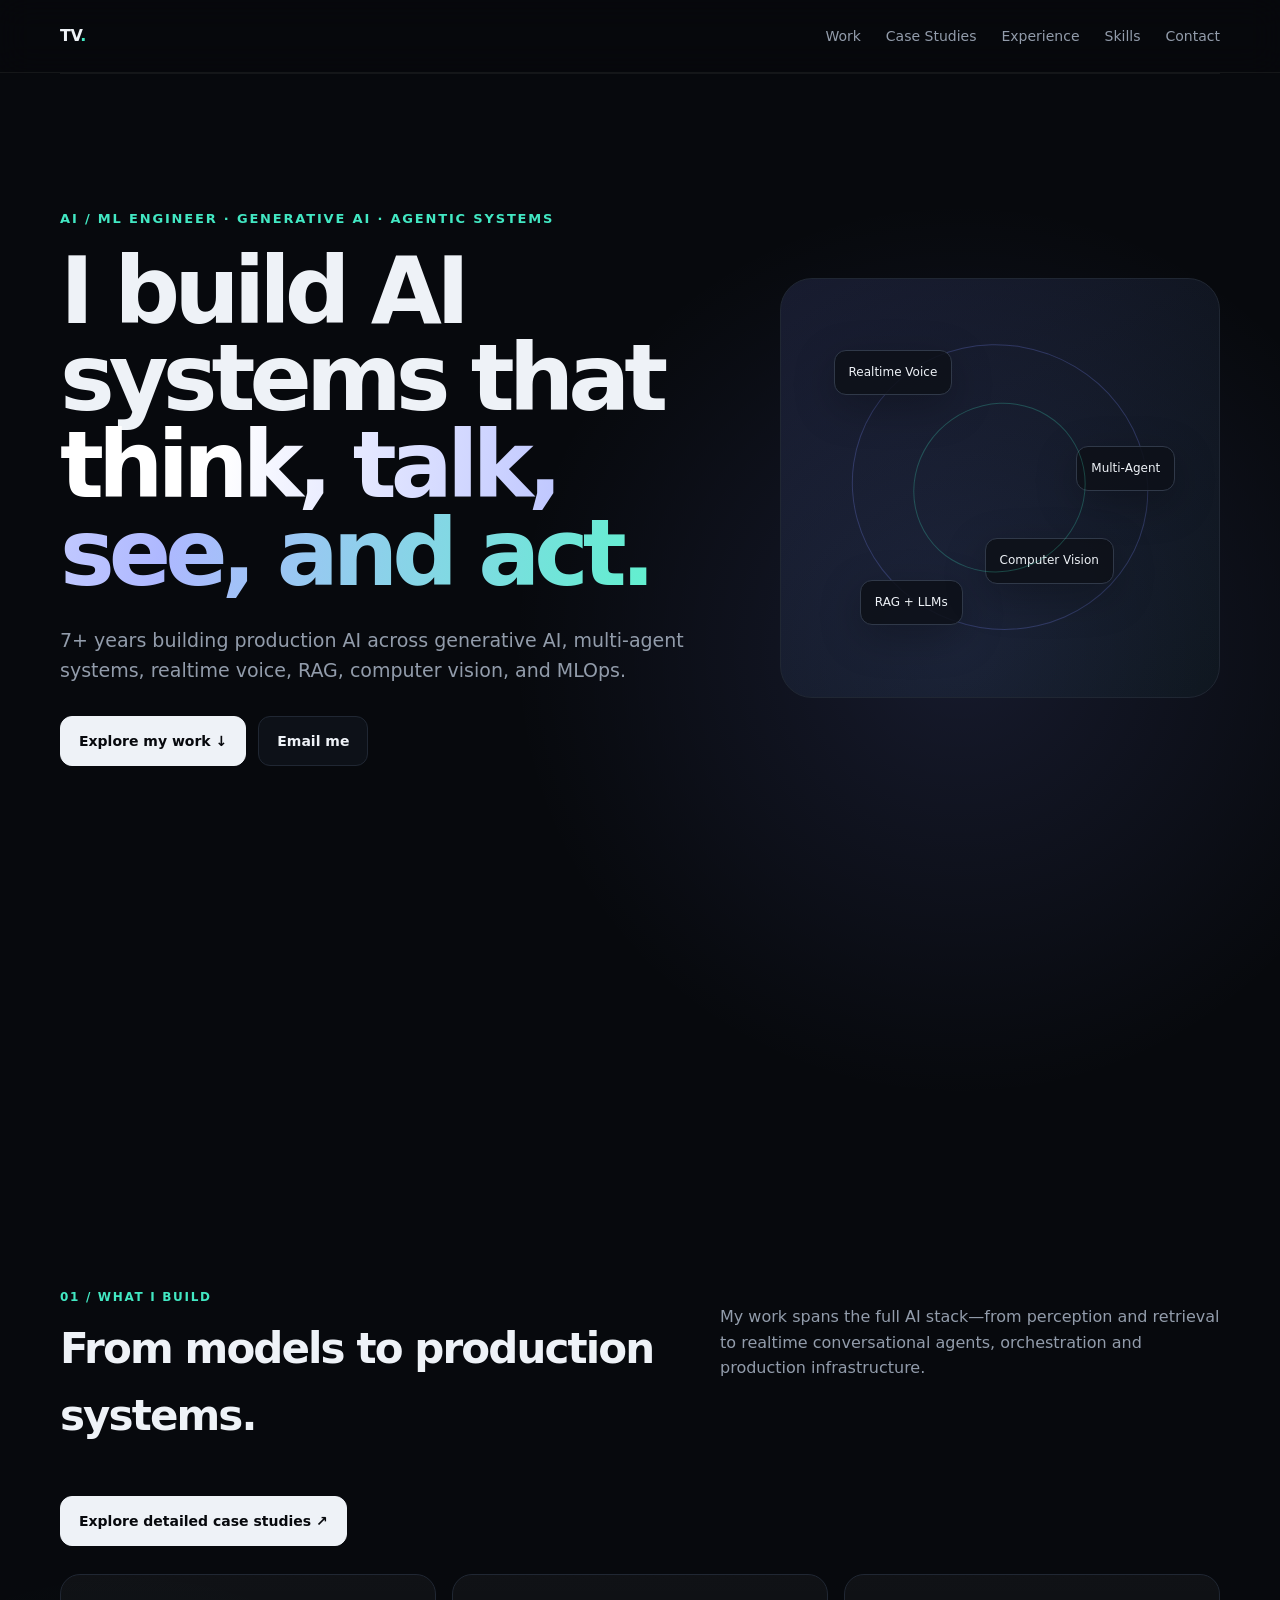
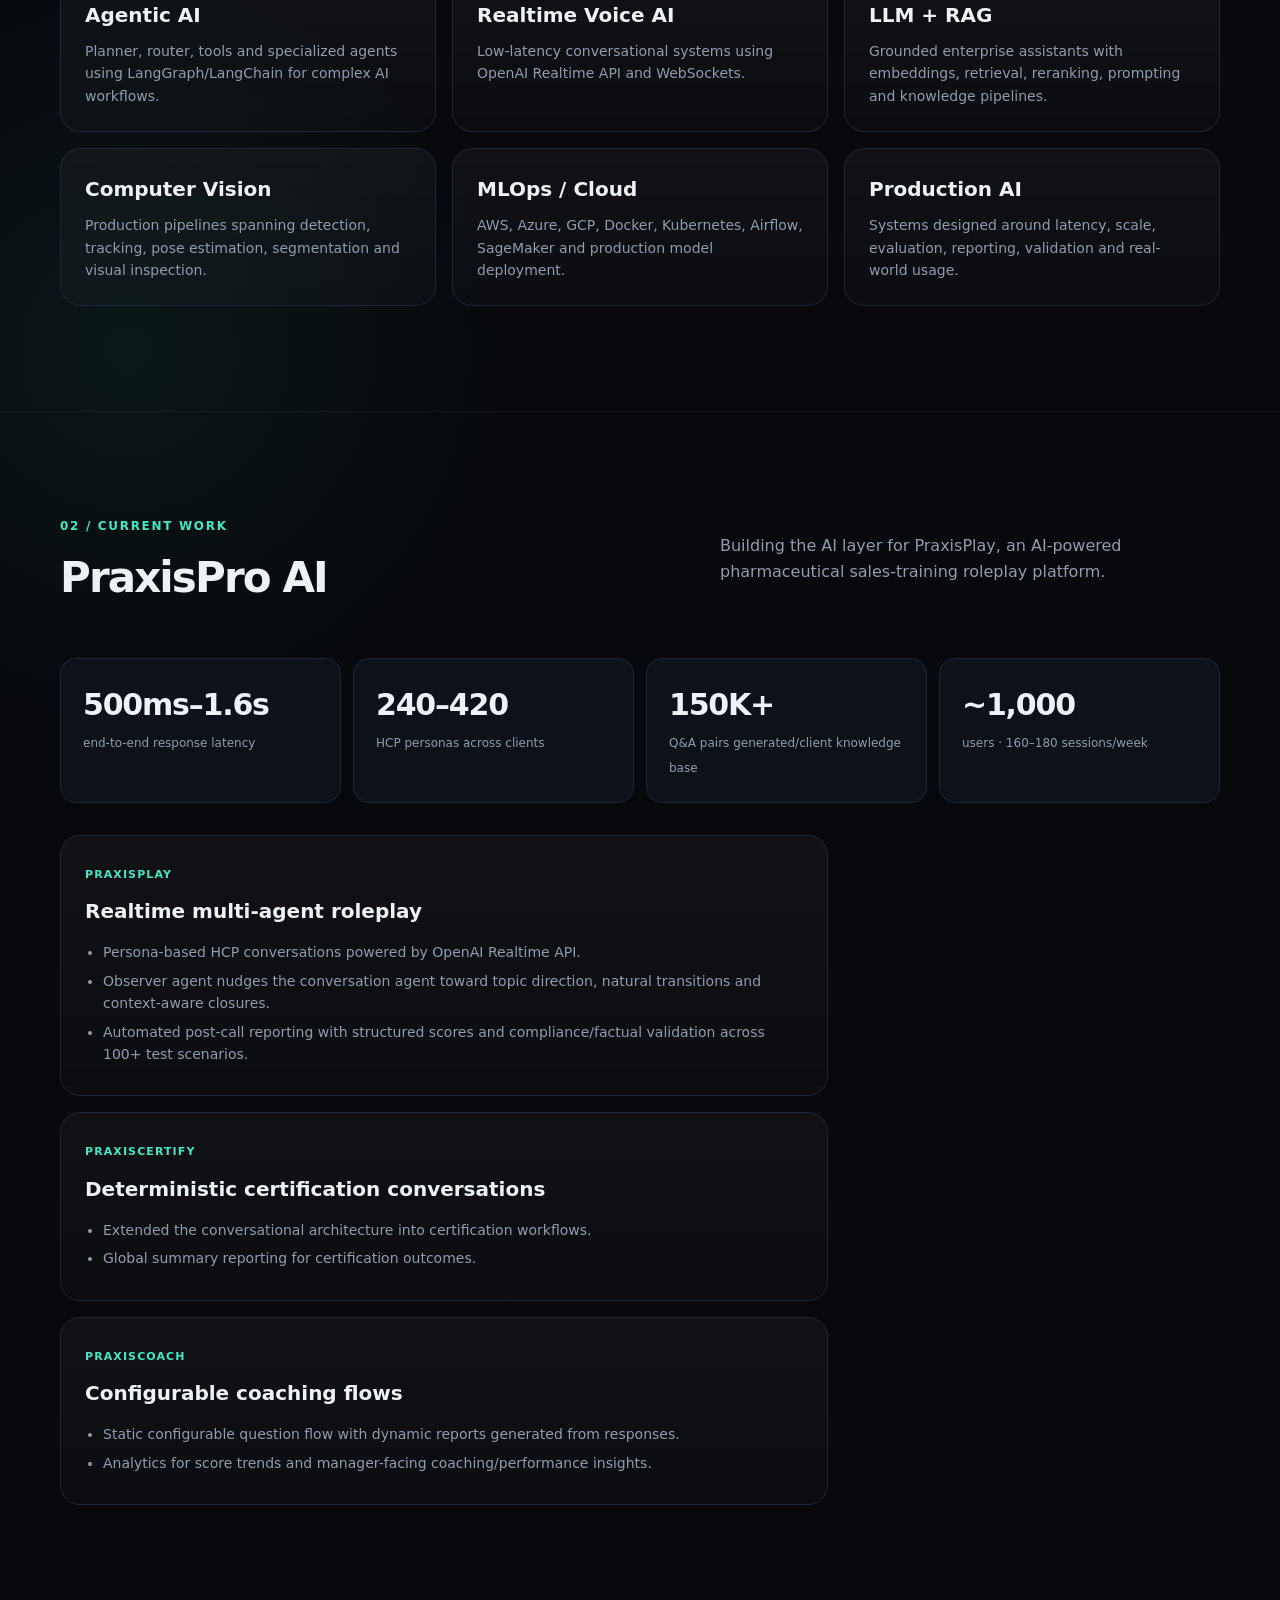
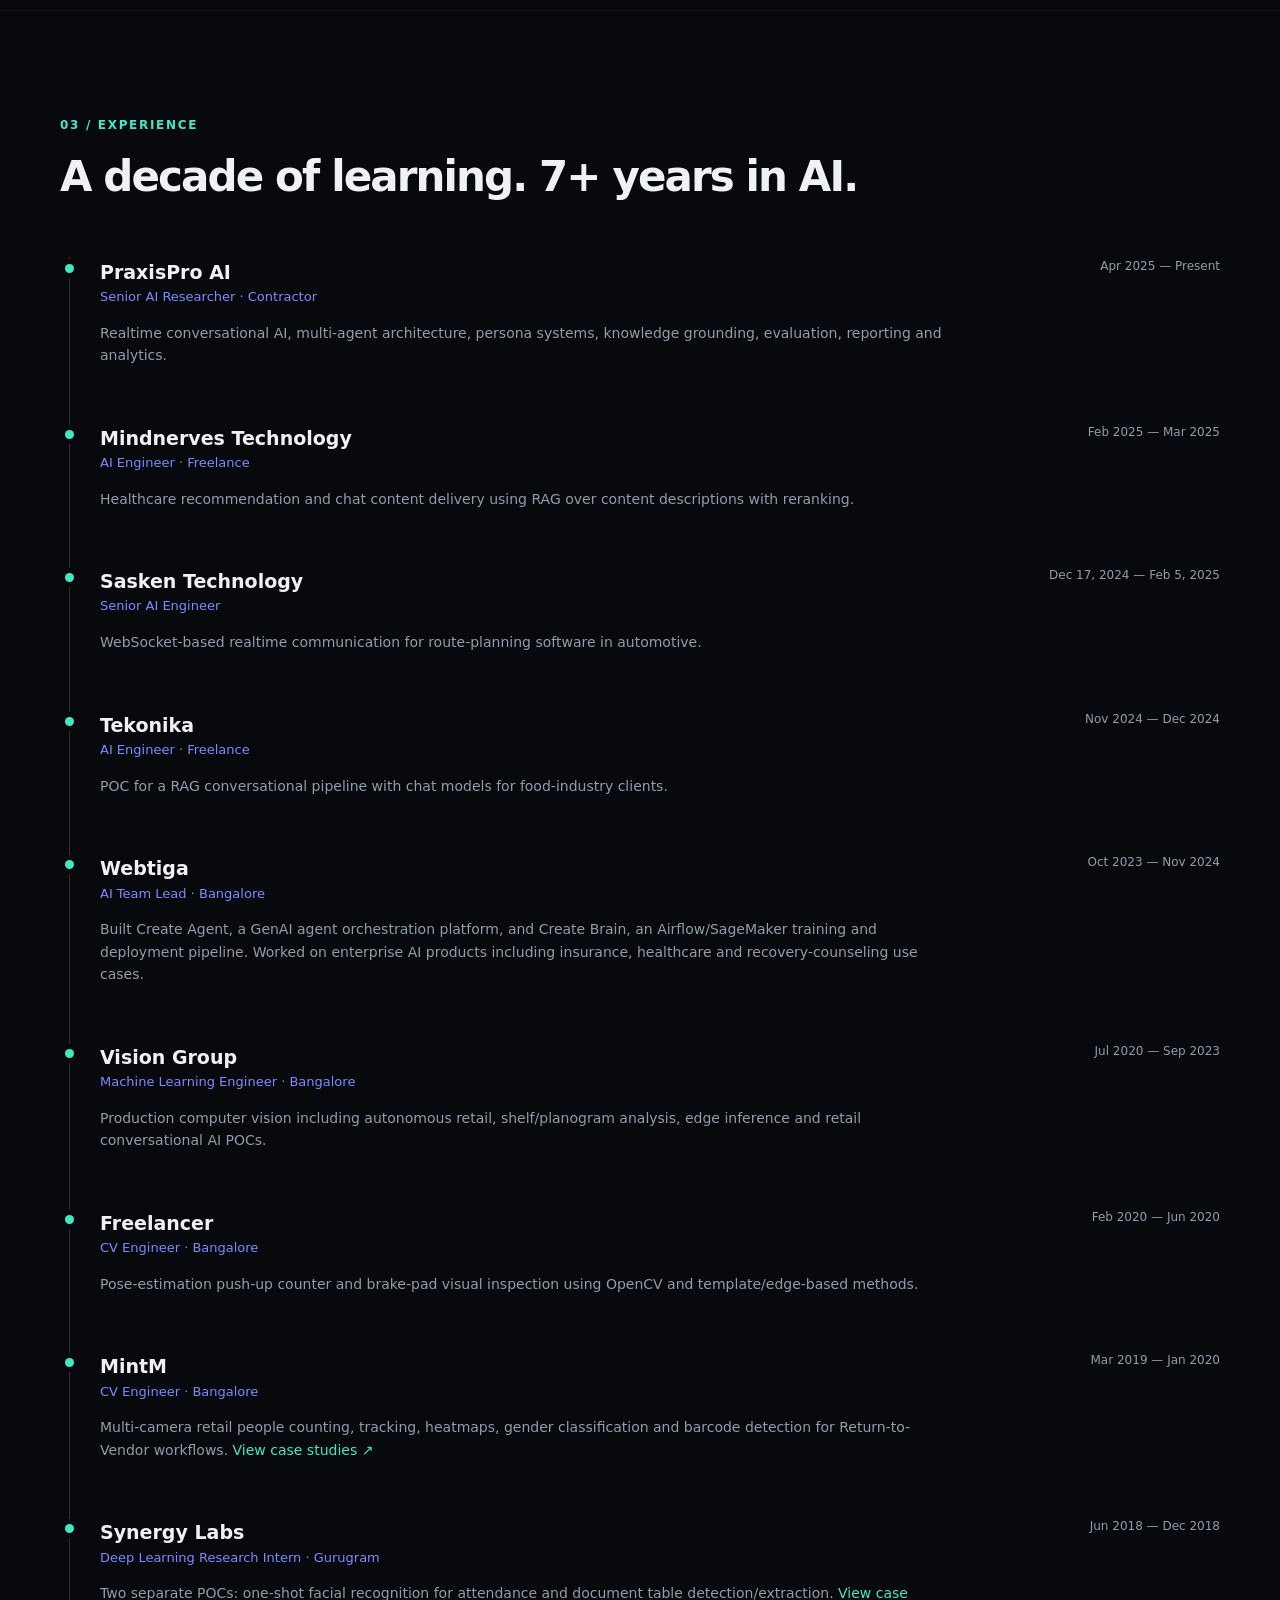
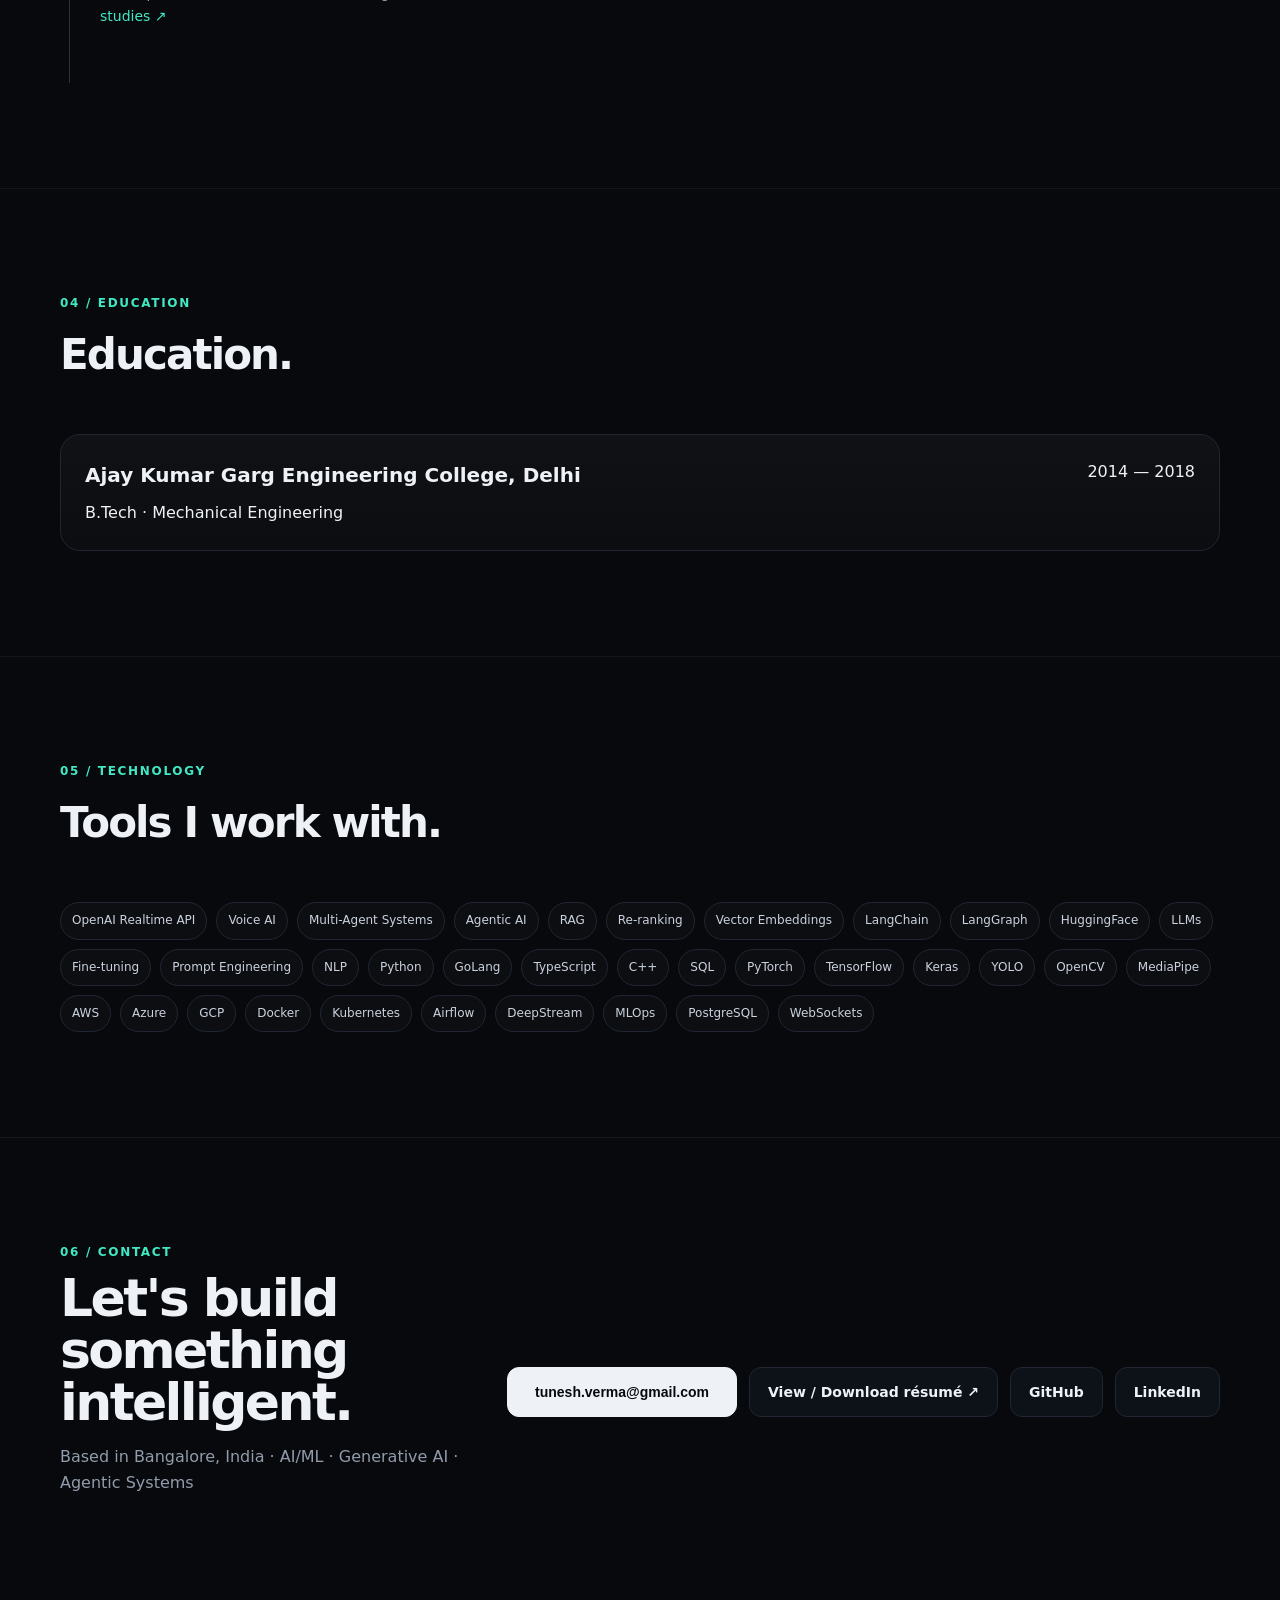
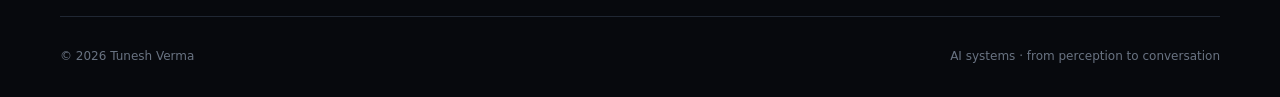
==== commit f3f0c5a9: "Add case studies navigation and links" ====
--- a/index.html
+++ b/index.html
@@ -48,7 +48,7 @@
 <body>
 <nav><div class="container nav">
   <a class="brand" href="#">TV<span>.</span></a>
-  <div class="navlinks"><a href="#work">Work</a><a href="#experience">Experience</a><a href="#skills">Skills</a><a href="#contact">Contact</a></div>
+  <div class="navlinks"><a href="#work">Work</a><a href="work.html">Case Studies</a><a href="#experience">Experience</a><a href="#skills">Skills</a><a href="#contact">Contact</a></div>
 </div></nav>
 
 <main>
@@ -74,7 +74,7 @@
 <div class="va-anchor" aria-hidden="true"></div>
 
 <section id="work"><div class="container">
-  <div class="section-head reveal"><div><div class="kicker">01 / What I build</div><h2>From models to production systems.</h2></div><p>My work spans the full AI stack—from perception and retrieval to realtime conversational agents, orchestration and production infrastructure.</p></div>
+  <div class="section-head reveal"><div><div class="kicker">01 / What I build</div><h2>From models to production systems.</h2></div><p>My work spans the full AI stack—from perception and retrieval to realtime conversational agents, orchestration and production infrastructure.</p></div><div class="actions reveal" style="margin:0 0 28px"><a class="btn primary" href="work.html">Explore detailed case studies ↗</a></div>
   <div class="grid">
     <div class="card reveal"><h3>Agentic AI</h3><p>Planner, router, tools and specialized agents using LangGraph/LangChain for complex AI workflows.</p></div>
     <div class="card reveal"><h3>Realtime Voice AI</h3><p>Low-latency conversational systems using OpenAI Realtime API and WebSockets.</p></div>
@@ -110,8 +110,8 @@
     <div class="job reveal"><div class="job-top"><div><h3>Webtiga</h3><div class="role">AI Team Lead · Bangalore</div></div><time>Oct 2023 — Nov 2024</time></div><p>Built Create Agent, a GenAI agent orchestration platform, and Create Brain, an Airflow/SageMaker training and deployment pipeline. Worked on enterprise AI products including insurance, healthcare and recovery-counseling use cases.</p></div>
     <div class="job reveal"><div class="job-top"><div><h3>Vision Group</h3><div class="role">Machine Learning Engineer · Bangalore</div></div><time>Jul 2020 — Sep 2023</time></div><p>Production computer vision including autonomous retail, shelf/planogram analysis, edge inference and retail conversational AI POCs.</p></div>
     <div class="job reveal"><div class="job-top"><div><h3>Freelancer</h3><div class="role">CV Engineer · Bangalore</div></div><time>Feb 2020 — Jun 2020</time></div><p>Pose-estimation push-up counter and brake-pad visual inspection using OpenCV and template/edge-based methods.</p></div>
-    <div class="job reveal"><div class="job-top"><div><h3>MintM</h3><div class="role">CV Engineer · Bangalore</div></div><time>Mar 2019 — Jan 2020</time></div><p>Multi-camera retail people counting, tracking, heatmaps, gender classification and barcode detection for Return-to-Vendor workflows.</p></div>
-    <div class="job reveal"><div class="job-top"><div><h3>Synergy Labs</h3><div class="role">Deep Learning Research Intern · Gurugram</div></div><time>Jun 2018 — Dec 2018</time></div><p>One-shot facial recognition and document table detection for data extraction.</p></div>
+    <div class="job reveal"><div class="job-top"><div><h3>MintM</h3><div class="role">CV Engineer · Bangalore</div></div><time>Mar 2019 — Jan 2020</time></div><p>Multi-camera retail people counting, tracking, heatmaps, gender classification and barcode detection for Return-to-Vendor workflows. <a href="work.html#mintm" style="color:var(--accent2)">View case studies ↗</a></p></div>
+    <div class="job reveal"><div class="job-top"><div><h3>Synergy Labs</h3><div class="role">Deep Learning Research Intern · Gurugram</div></div><time>Jun 2018 — Dec 2018</time></div><p>Two separate POCs: one-shot facial recognition for attendance and document table detection/extraction. <a href="work.html#synergy" style="color:var(--accent2)">View case studies ↗</a></p></div>
   </div>
 </div></section>
 
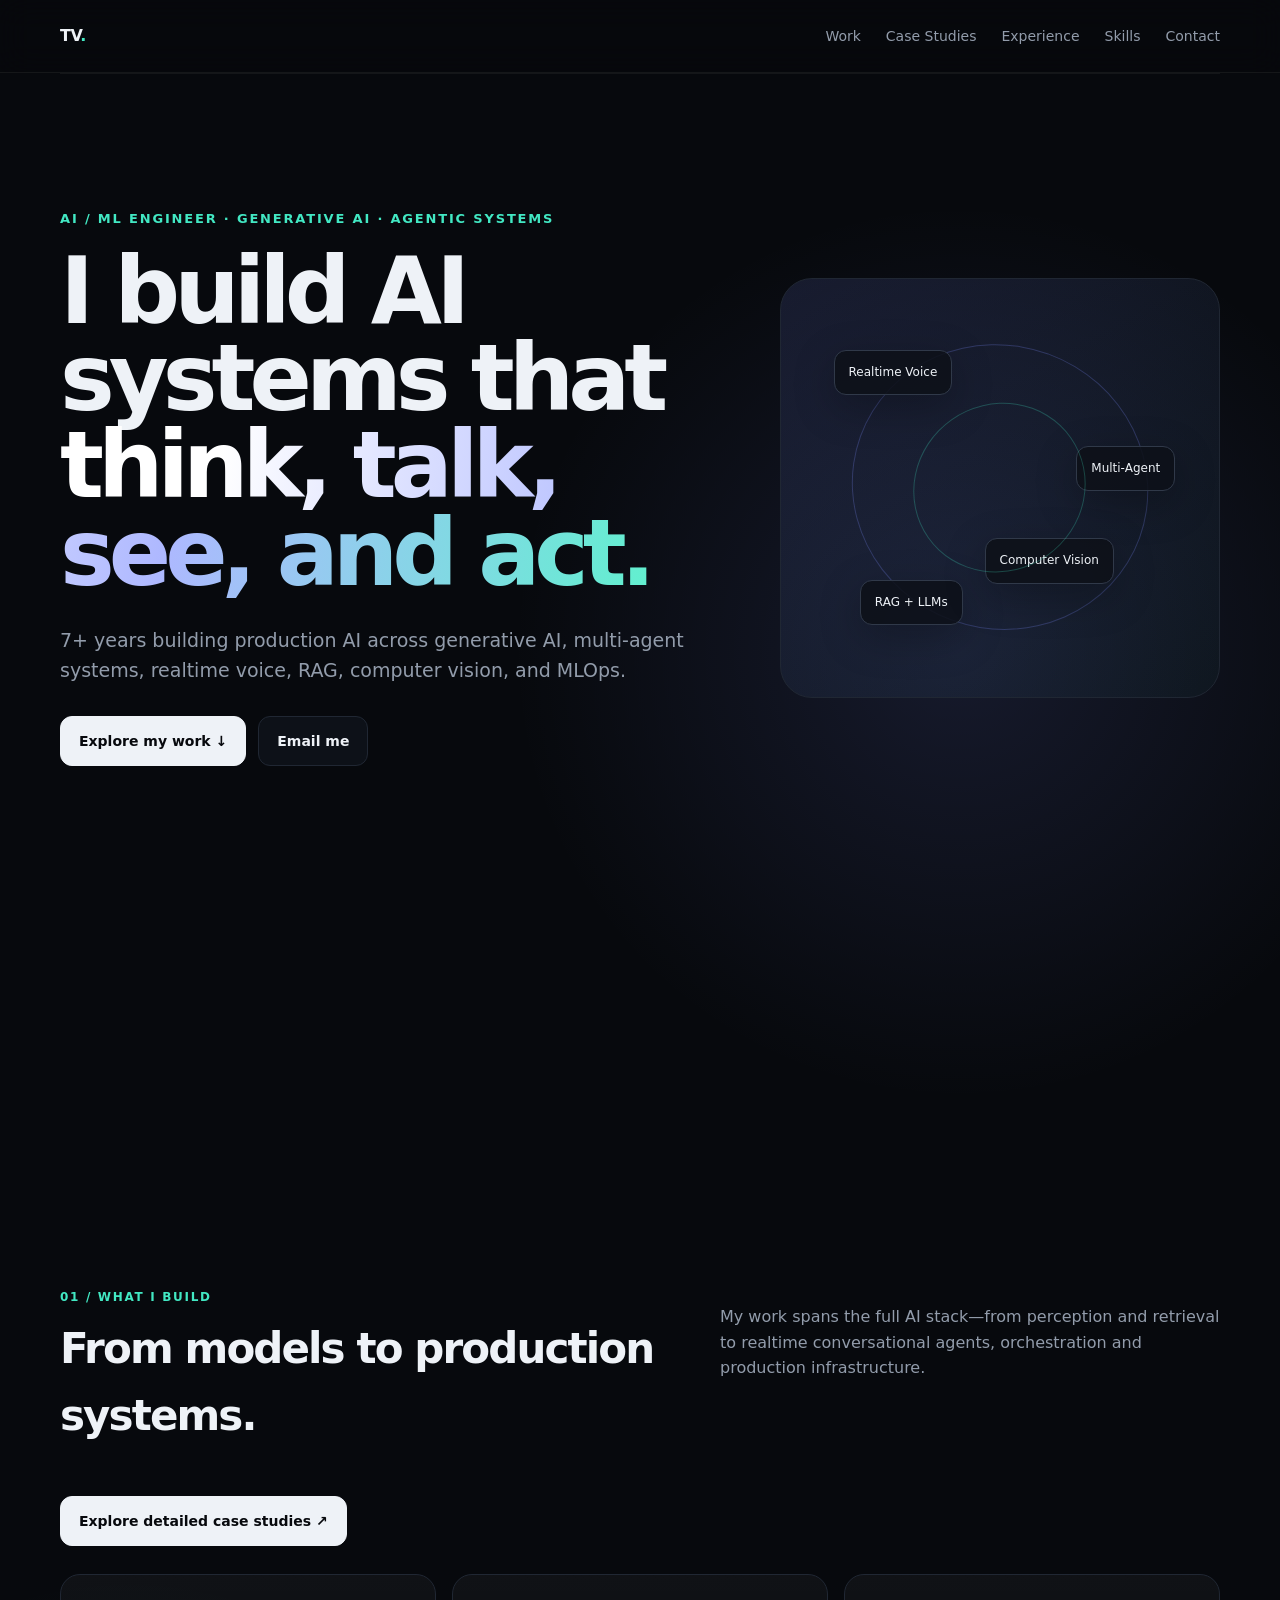
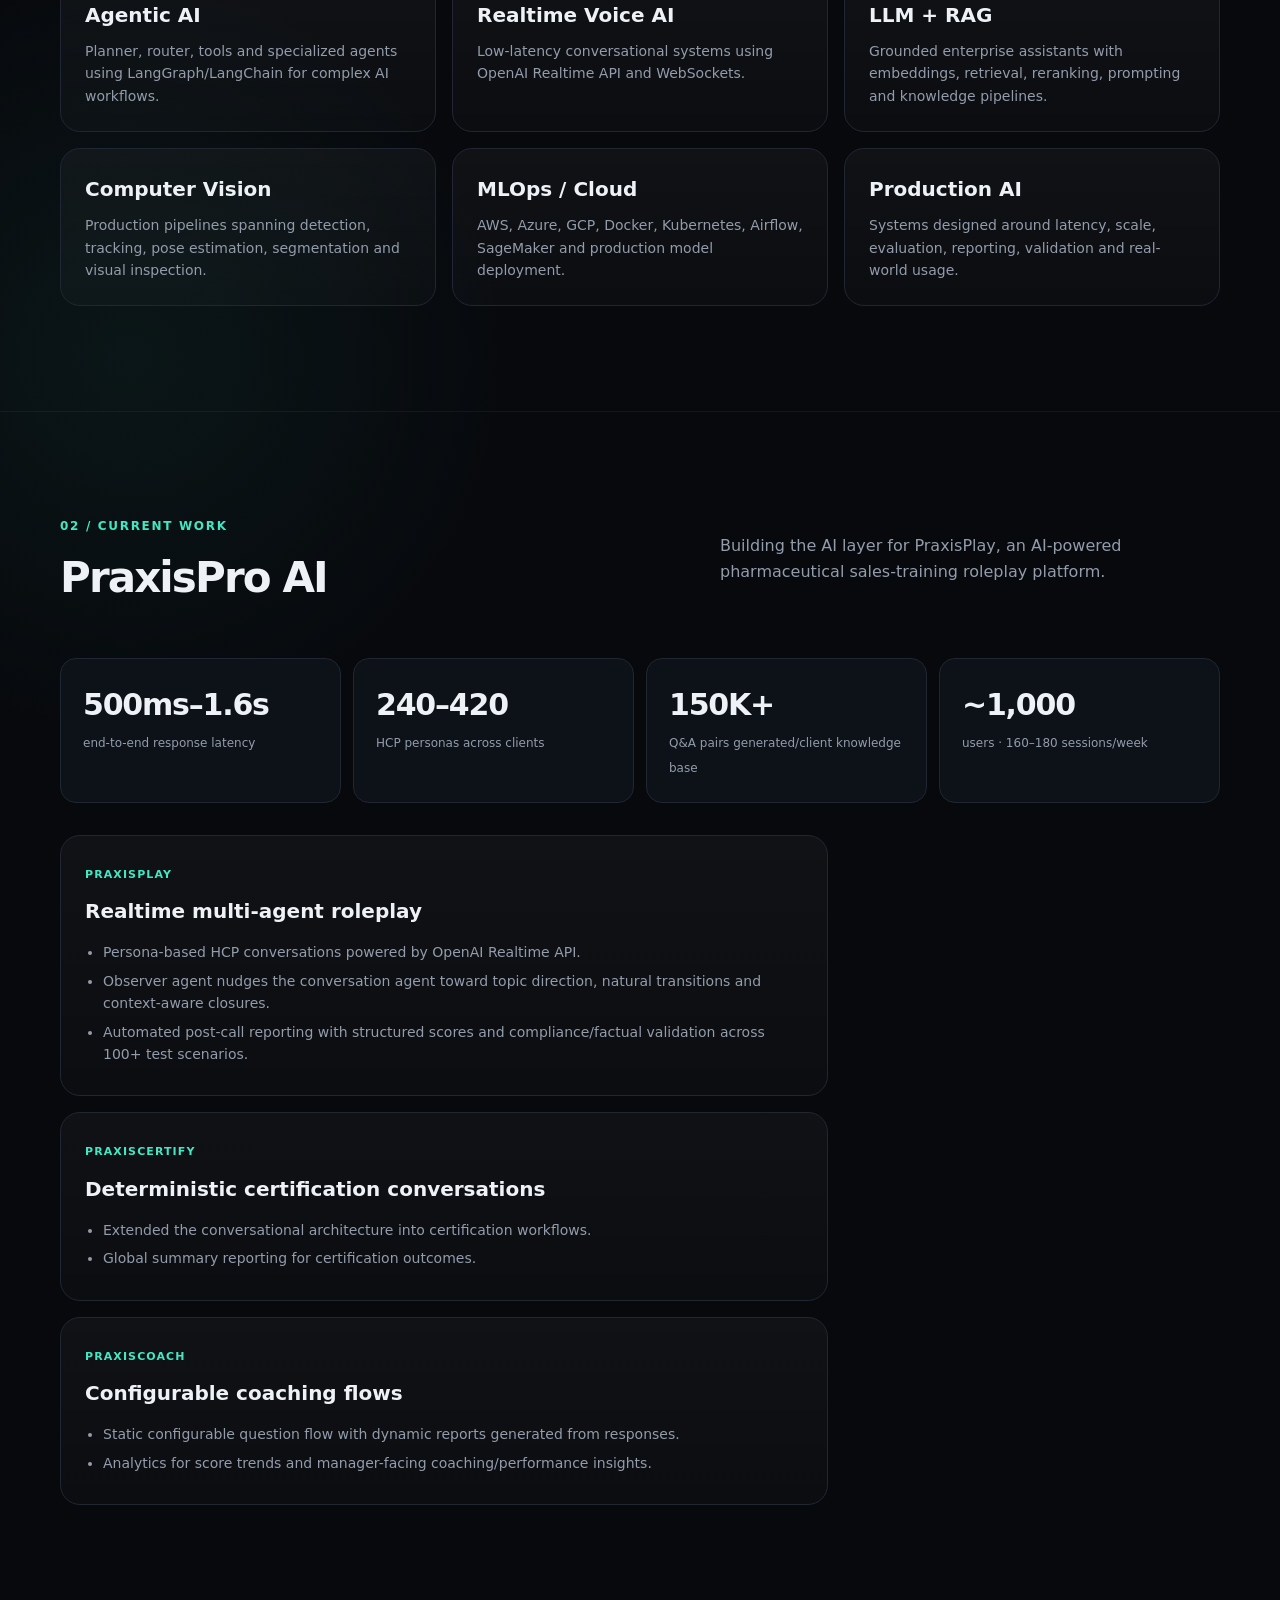
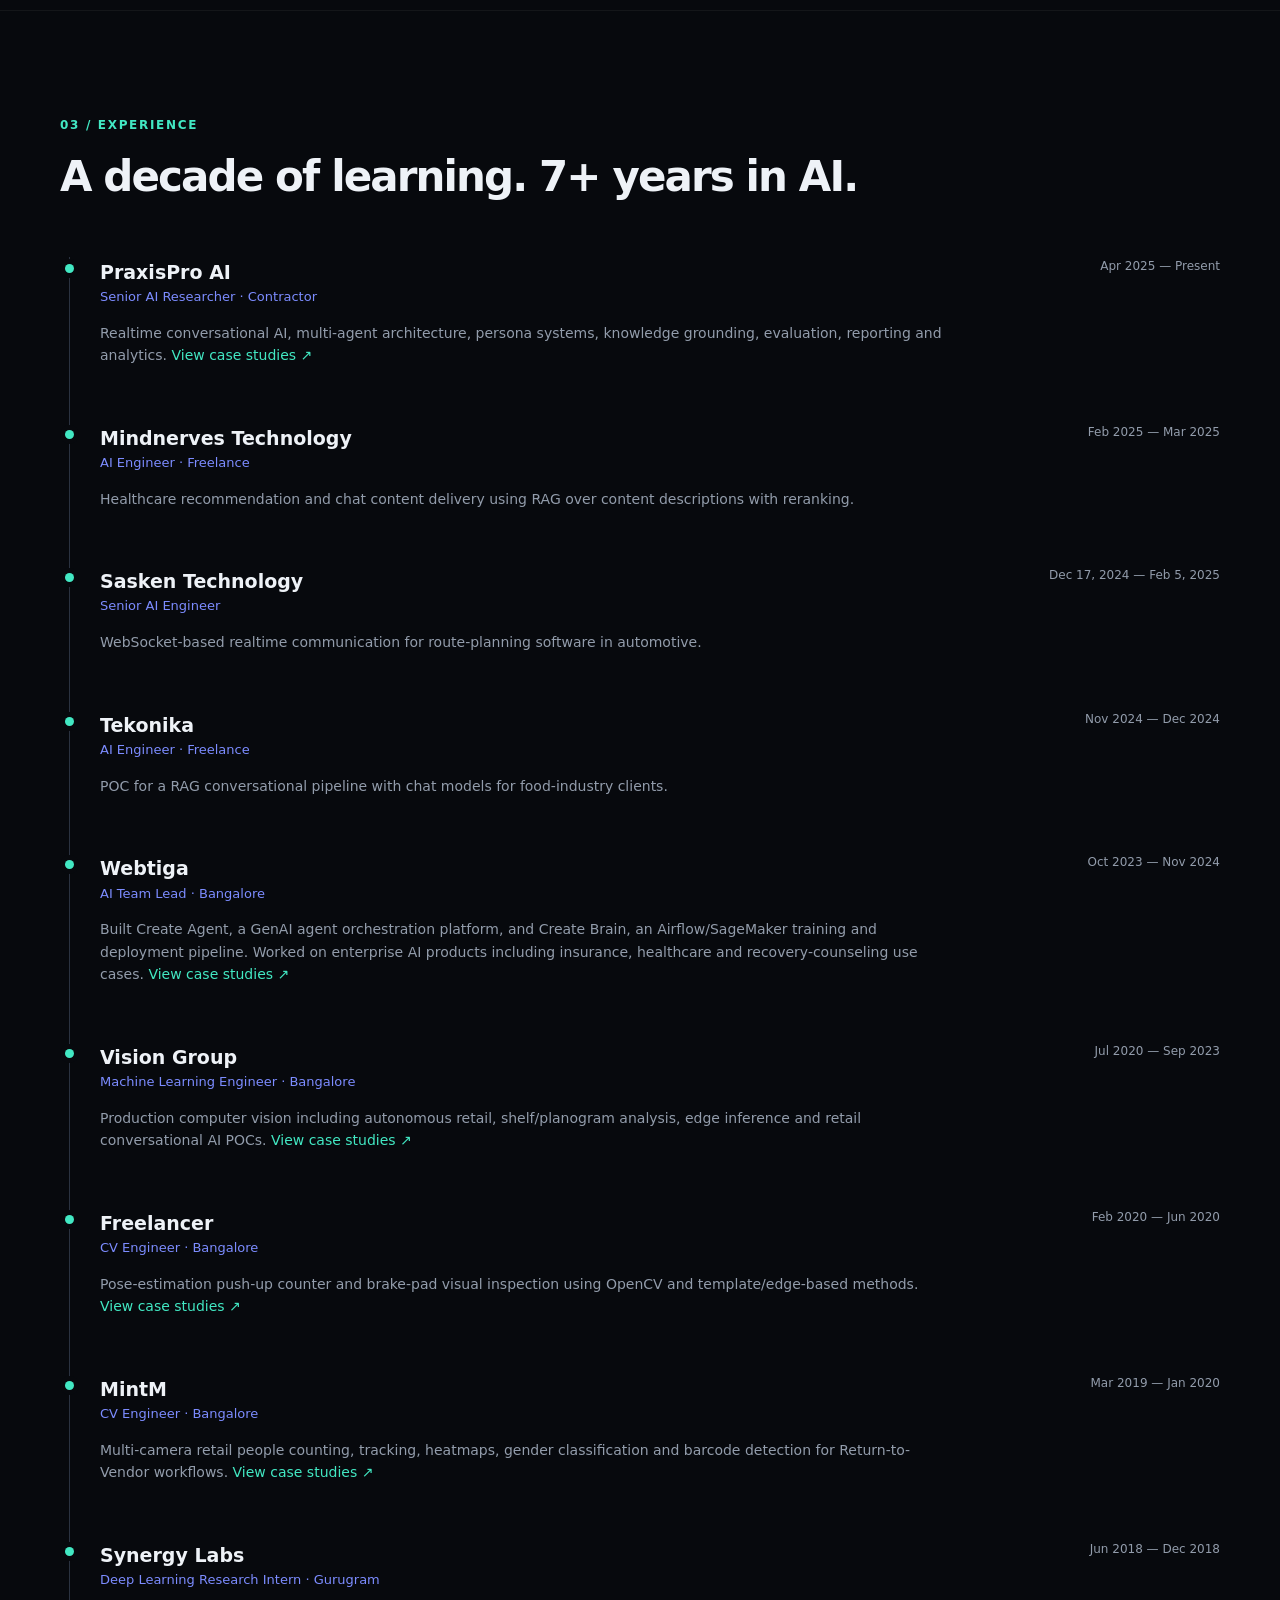
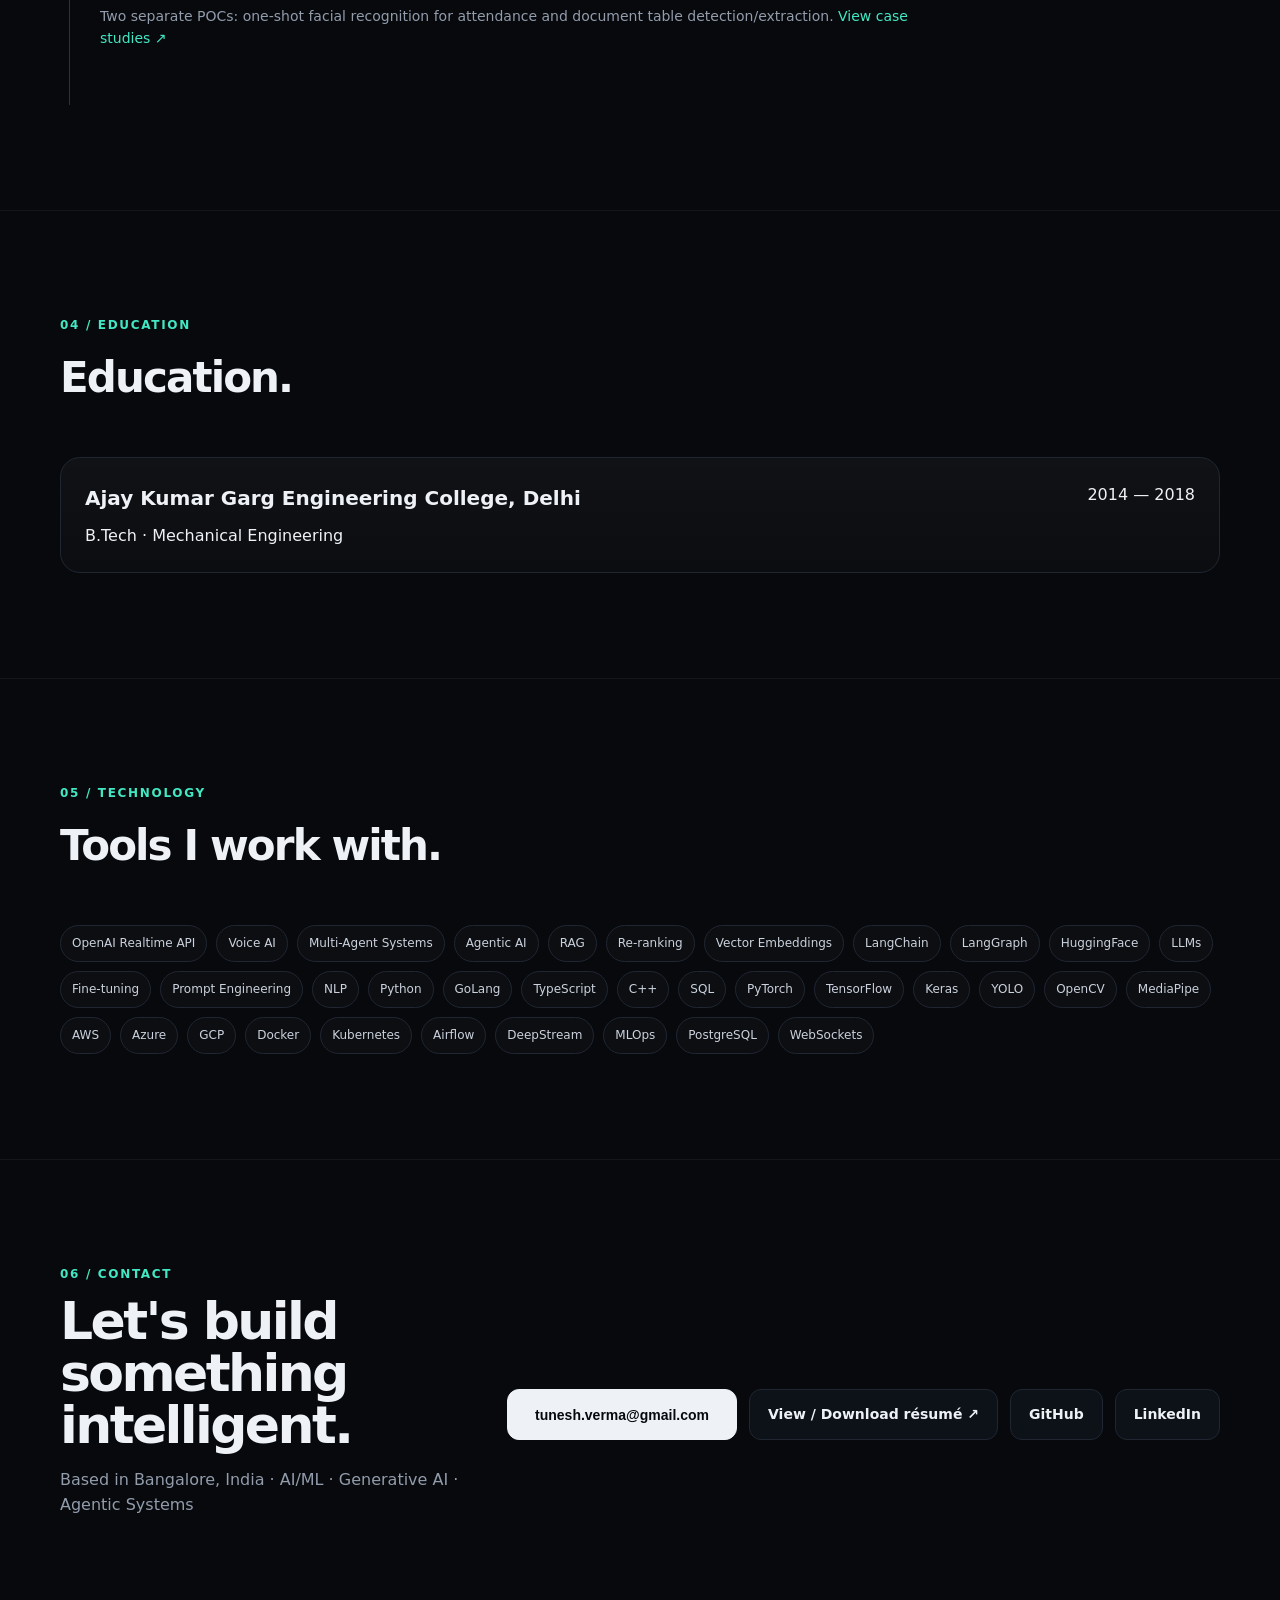
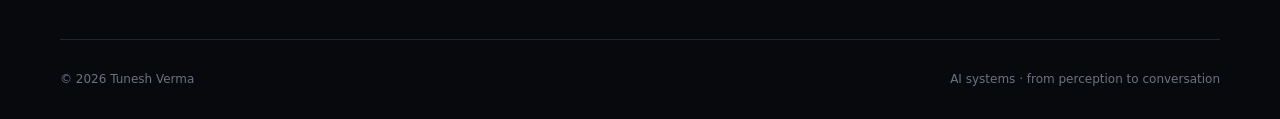
==== commit 10578453: "Link every experience entry that has a case study MintM and Synergy Labs already carried a "View cas" ====
--- a/index.html
+++ b/index.html
@@ -103,13 +103,13 @@
 <section id="experience"><div class="container">
   <div class="section-head reveal"><div><div class="kicker">03 / Experience</div><h2>A decade of learning. 7+ years in AI.</h2></div></div>
   <div class="timeline">
-    <div class="job reveal"><div class="job-top"><div><h3>PraxisPro AI</h3><div class="role">Senior AI Researcher · Contractor</div></div><time>Apr 2025 — Present</time></div><p>Realtime conversational AI, multi-agent architecture, persona systems, knowledge grounding, evaluation, reporting and analytics.</p></div>
+    <div class="job reveal"><div class="job-top"><div><h3>PraxisPro AI</h3><div class="role">Senior AI Researcher · Contractor</div></div><time>Apr 2025 — Present</time></div><p>Realtime conversational AI, multi-agent architecture, persona systems, knowledge grounding, evaluation, reporting and analytics. <a href="work.html#praxispro" style="color:var(--accent2)">View case studies ↗</a></p></div>
     <div class="job reveal"><div class="job-top"><div><h3>Mindnerves Technology</h3><div class="role">AI Engineer · Freelance</div></div><time>Feb 2025 — Mar 2025</time></div><p>Healthcare recommendation and chat content delivery using RAG over content descriptions with reranking.</p></div>
     <div class="job reveal"><div class="job-top"><div><h3>Sasken Technology</h3><div class="role">Senior AI Engineer</div></div><time>Dec 17, 2024 — Feb 5, 2025</time></div><p>WebSocket-based realtime communication for route-planning software in automotive.</p></div>
     <div class="job reveal"><div class="job-top"><div><h3>Tekonika</h3><div class="role">AI Engineer · Freelance</div></div><time>Nov 2024 — Dec 2024</time></div><p>POC for a RAG conversational pipeline with chat models for food-industry clients.</p></div>
-    <div class="job reveal"><div class="job-top"><div><h3>Webtiga</h3><div class="role">AI Team Lead · Bangalore</div></div><time>Oct 2023 — Nov 2024</time></div><p>Built Create Agent, a GenAI agent orchestration platform, and Create Brain, an Airflow/SageMaker training and deployment pipeline. Worked on enterprise AI products including insurance, healthcare and recovery-counseling use cases.</p></div>
-    <div class="job reveal"><div class="job-top"><div><h3>Vision Group</h3><div class="role">Machine Learning Engineer · Bangalore</div></div><time>Jul 2020 — Sep 2023</time></div><p>Production computer vision including autonomous retail, shelf/planogram analysis, edge inference and retail conversational AI POCs.</p></div>
-    <div class="job reveal"><div class="job-top"><div><h3>Freelancer</h3><div class="role">CV Engineer · Bangalore</div></div><time>Feb 2020 — Jun 2020</time></div><p>Pose-estimation push-up counter and brake-pad visual inspection using OpenCV and template/edge-based methods.</p></div>
+    <div class="job reveal"><div class="job-top"><div><h3>Webtiga</h3><div class="role">AI Team Lead · Bangalore</div></div><time>Oct 2023 — Nov 2024</time></div><p>Built Create Agent, a GenAI agent orchestration platform, and Create Brain, an Airflow/SageMaker training and deployment pipeline. Worked on enterprise AI products including insurance, healthcare and recovery-counseling use cases. <a href="work.html#webtiga" style="color:var(--accent2)">View case studies ↗</a></p></div>
+    <div class="job reveal"><div class="job-top"><div><h3>Vision Group</h3><div class="role">Machine Learning Engineer · Bangalore</div></div><time>Jul 2020 — Sep 2023</time></div><p>Production computer vision including autonomous retail, shelf/planogram analysis, edge inference and retail conversational AI POCs. <a href="work.html#vision" style="color:var(--accent2)">View case studies ↗</a></p></div>
+    <div class="job reveal"><div class="job-top"><div><h3>Freelancer</h3><div class="role">CV Engineer · Bangalore</div></div><time>Feb 2020 — Jun 2020</time></div><p>Pose-estimation push-up counter and brake-pad visual inspection using OpenCV and template/edge-based methods. <a href="work.html#freelance" style="color:var(--accent2)">View case studies ↗</a></p></div>
     <div class="job reveal"><div class="job-top"><div><h3>MintM</h3><div class="role">CV Engineer · Bangalore</div></div><time>Mar 2019 — Jan 2020</time></div><p>Multi-camera retail people counting, tracking, heatmaps, gender classification and barcode detection for Return-to-Vendor workflows. <a href="work.html#mintm" style="color:var(--accent2)">View case studies ↗</a></p></div>
     <div class="job reveal"><div class="job-top"><div><h3>Synergy Labs</h3><div class="role">Deep Learning Research Intern · Gurugram</div></div><time>Jun 2018 — Dec 2018</time></div><p>Two separate POCs: one-shot facial recognition for attendance and document table detection/extraction. <a href="work.html#synergy" style="color:var(--accent2)">View case studies ↗</a></p></div>
   </div>
--- a/voice/agent.css
+++ b/voice/agent.css
@@ -173,15 +173,26 @@
 .va-overlay[data-phase="error"] .va-mute,
 .va-overlay[data-phase="error"] .va-end,
 .va-overlay[data-phase="ended"] .va-mute,
-.va-overlay[data-phase="ended"] .va-end {
+.va-overlay[data-phase="ended"] .va-end,
+.va-overlay[data-phase="ready"] .va-mute,
+.va-overlay[data-phase="ready"] .va-end {
   display: none;
 }
 
 .va-overlay[data-phase="error"] .va-retry,
-.va-overlay[data-phase="ended"] .va-retry {
+.va-overlay[data-phase="ended"] .va-retry,
+.va-overlay[data-phase="ready"] .va-retry {
   display: inline-block;
   border-color: rgba(124, 140, 255, 0.45);
   color: var(--accent, #7c8cff);
+}
+
+/* Arriving from a link, this is the primary action, so it carries weight. */
+.va-overlay[data-phase="ready"] .va-retry {
+  padding: 14px 30px;
+  font-size: 15px;
+  border-color: rgba(124, 140, 255, 0.7);
+  background: rgba(124, 140, 255, 0.12);
 }
 
 .va-error {
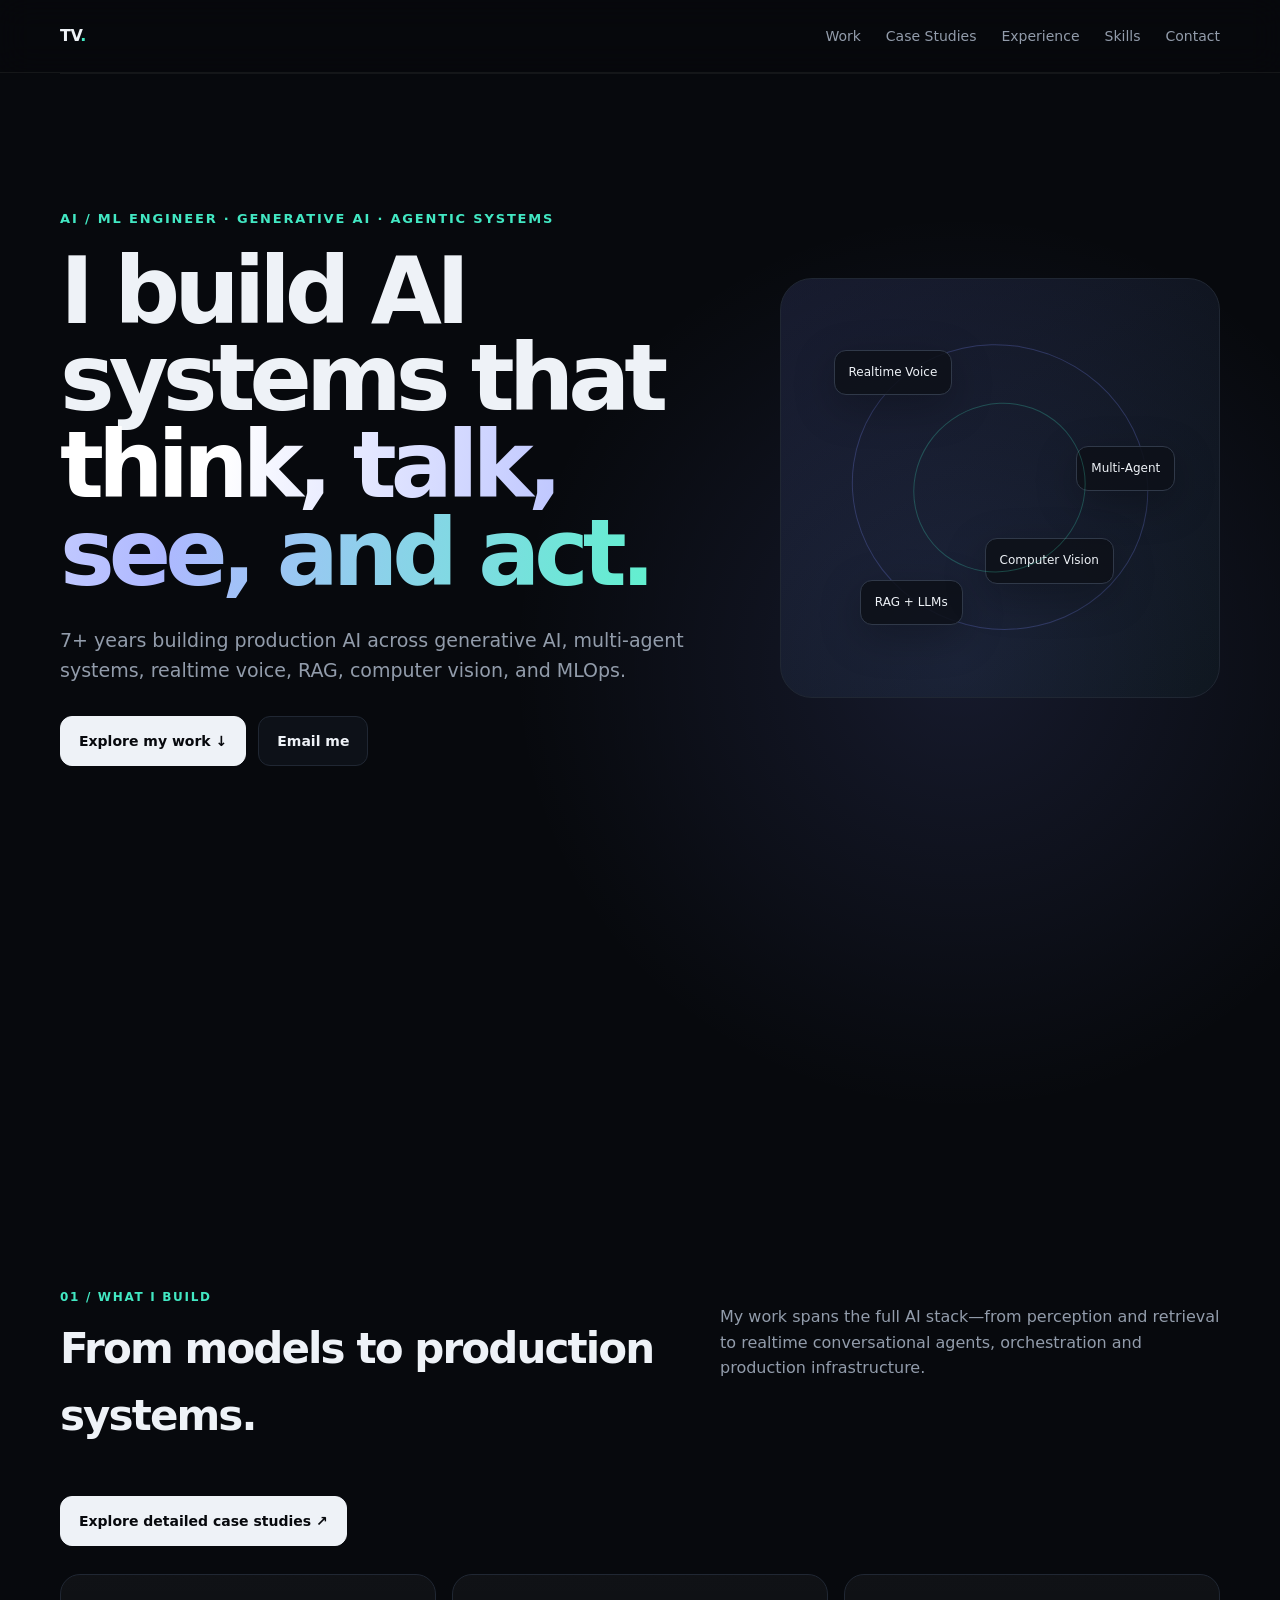
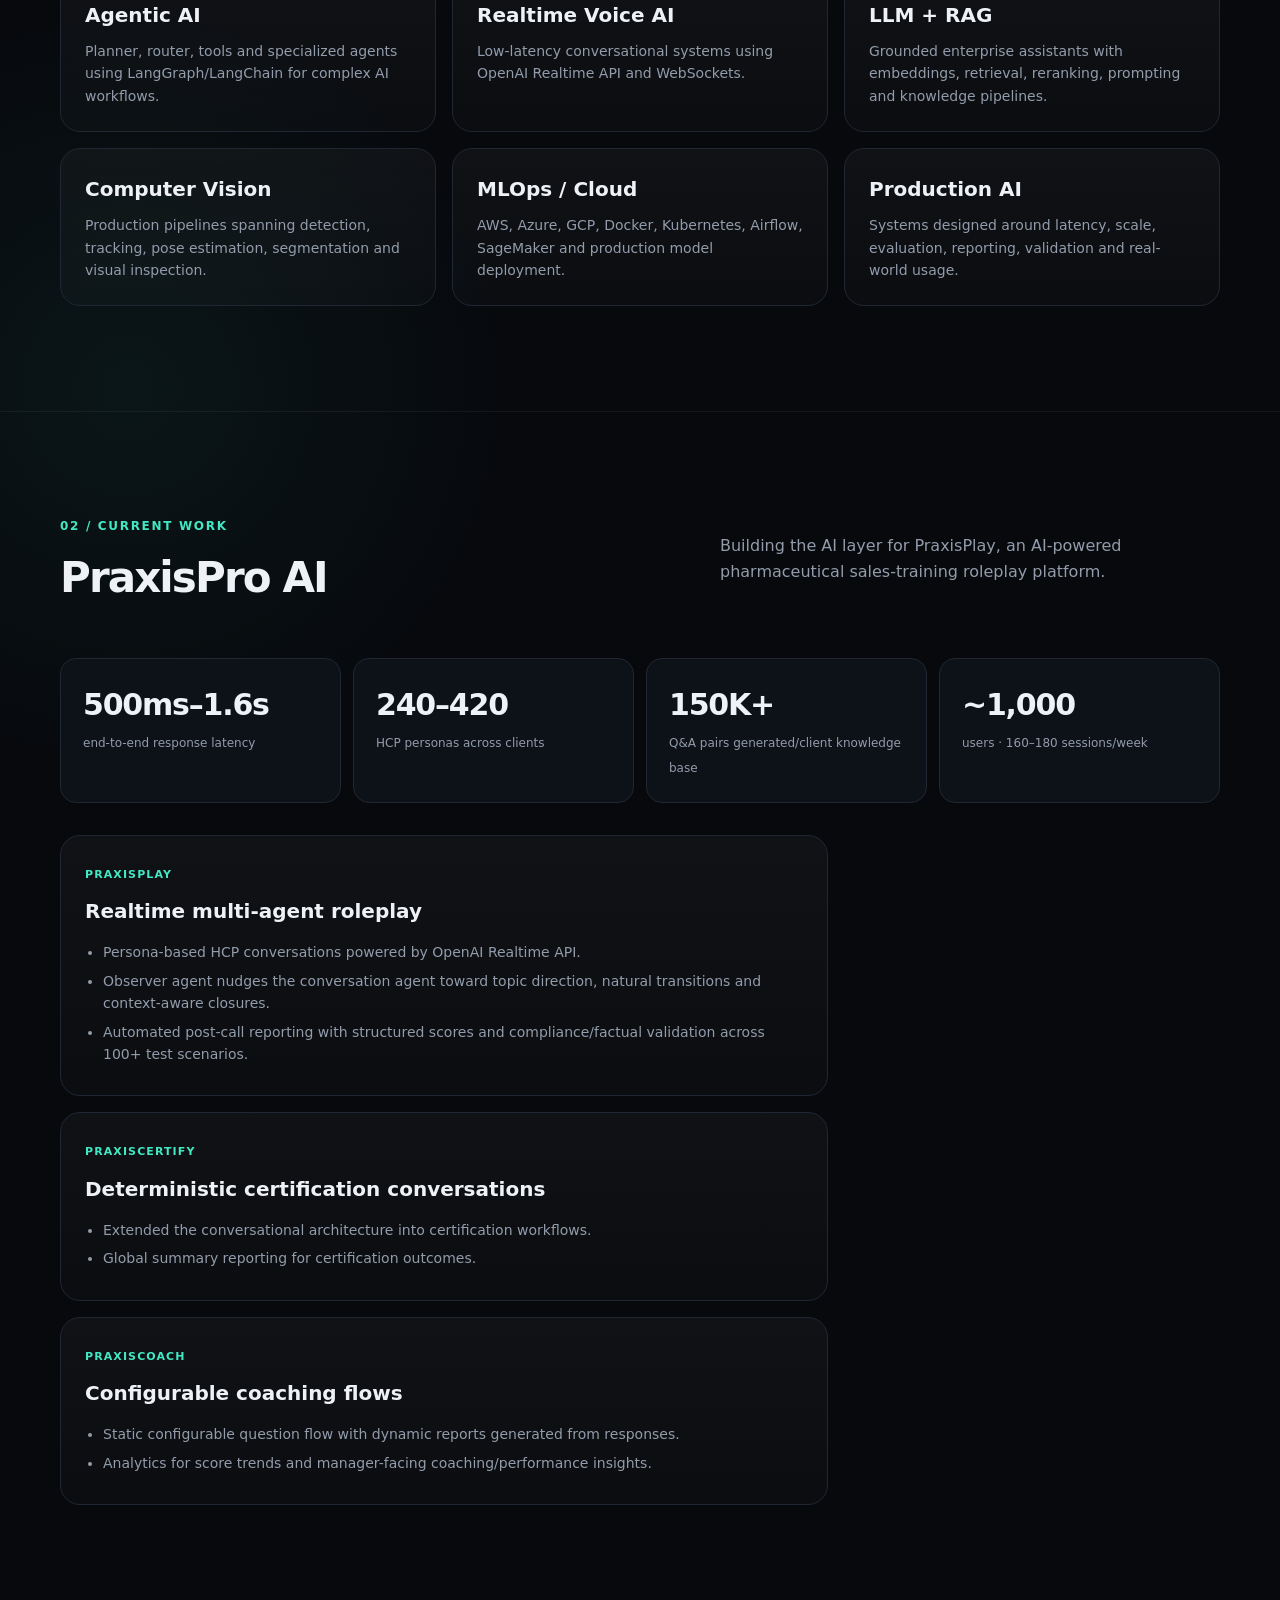
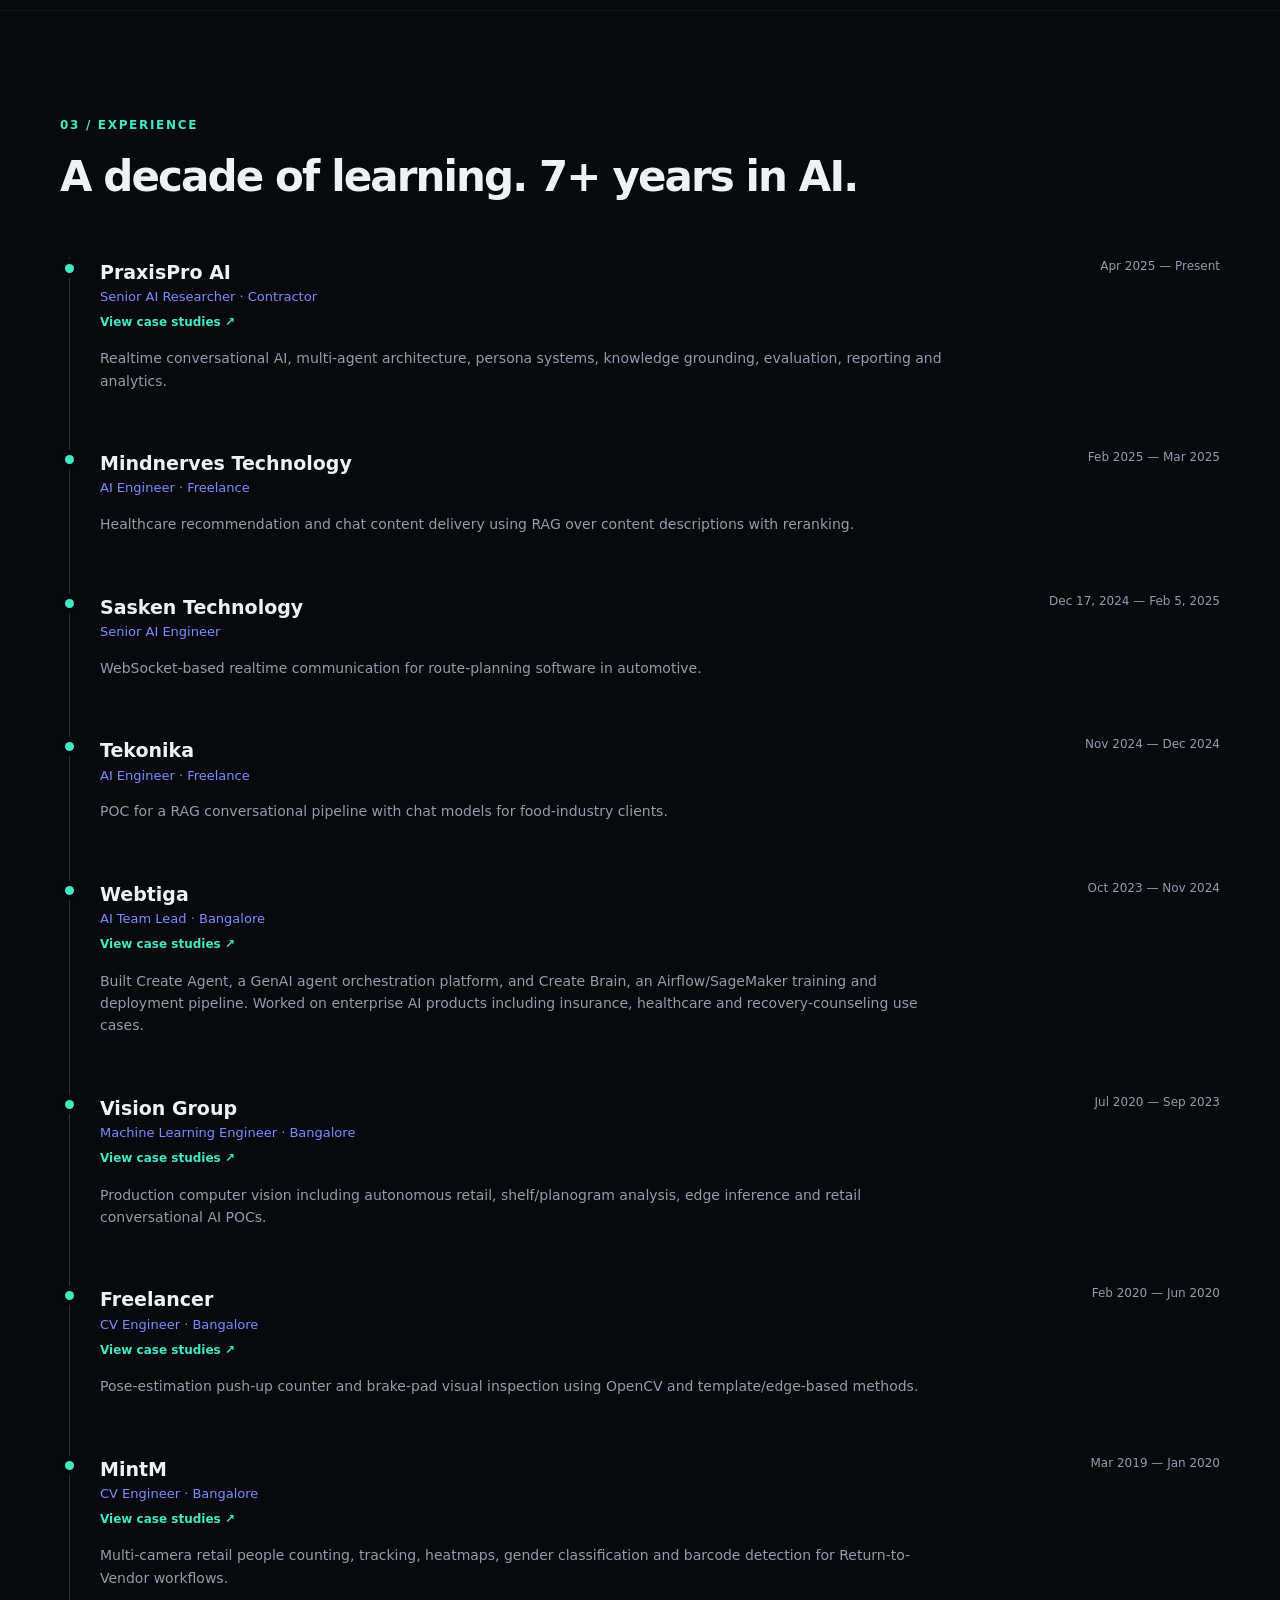
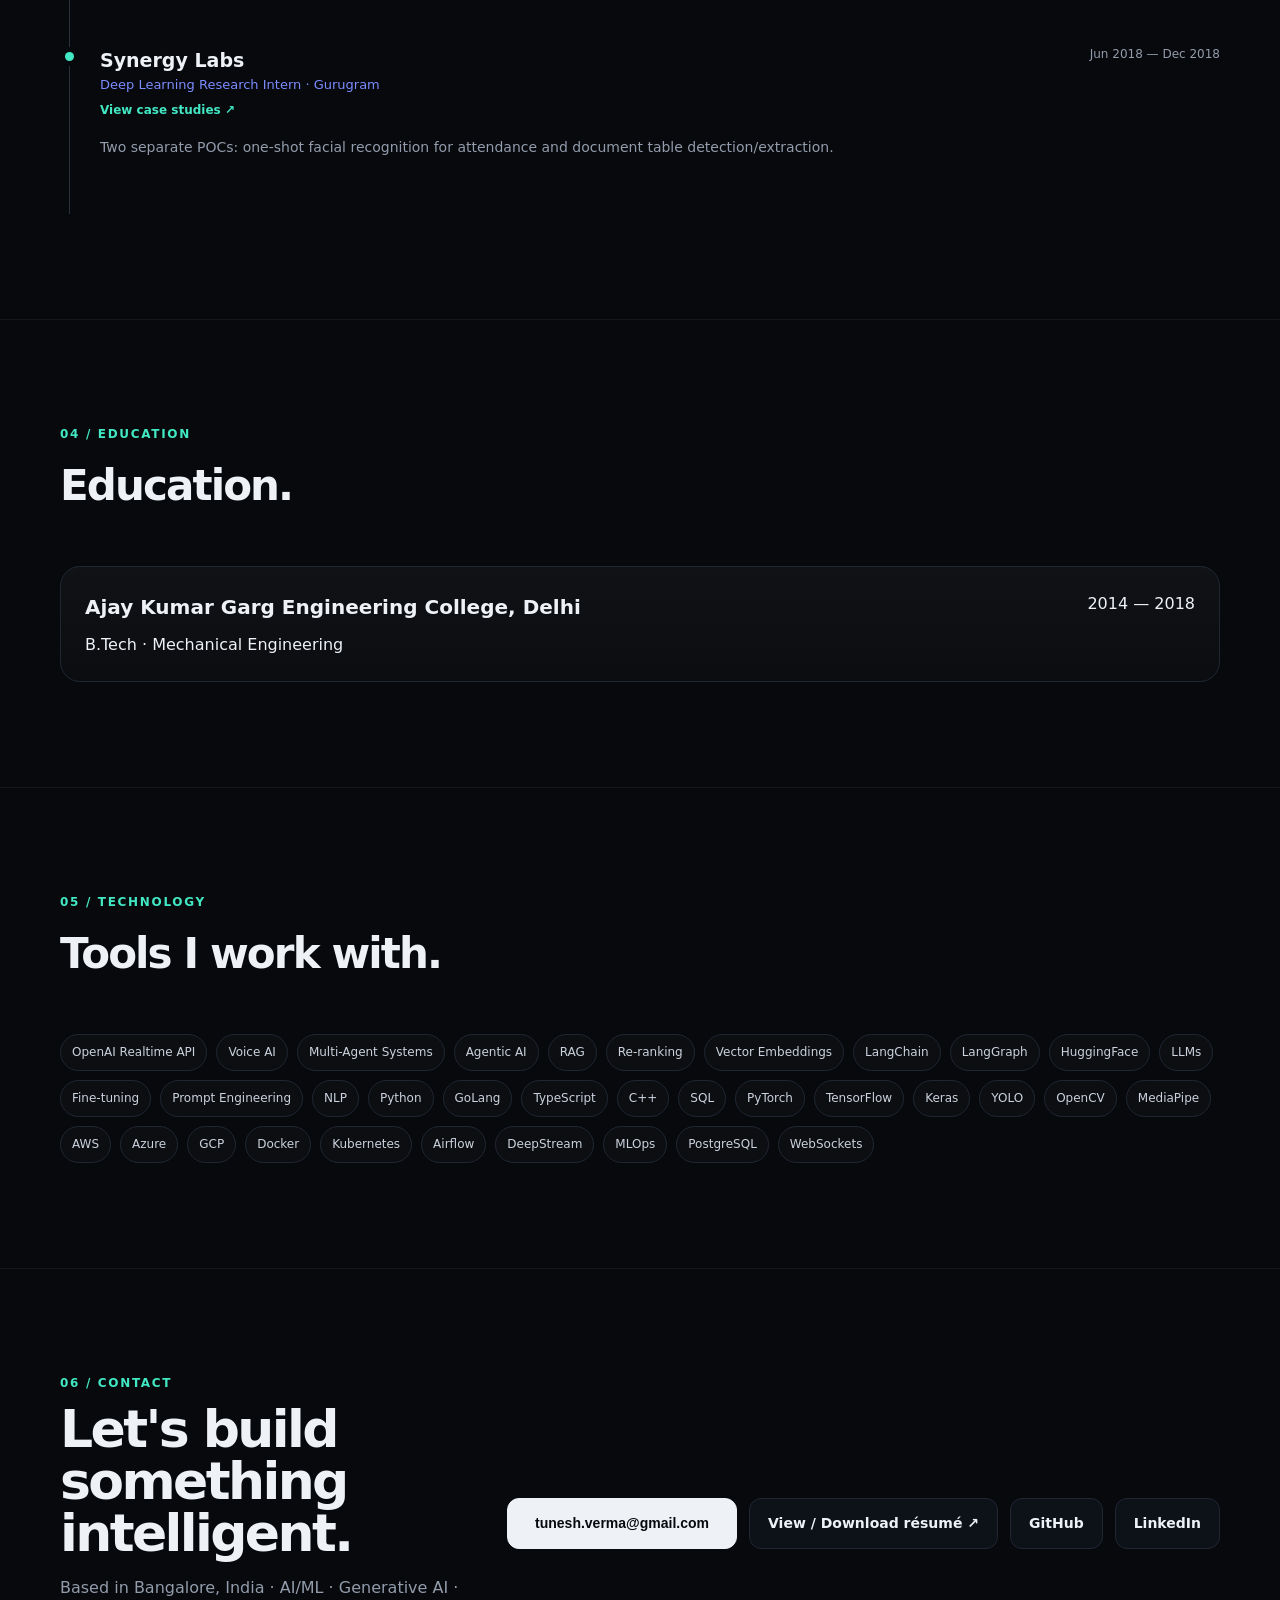
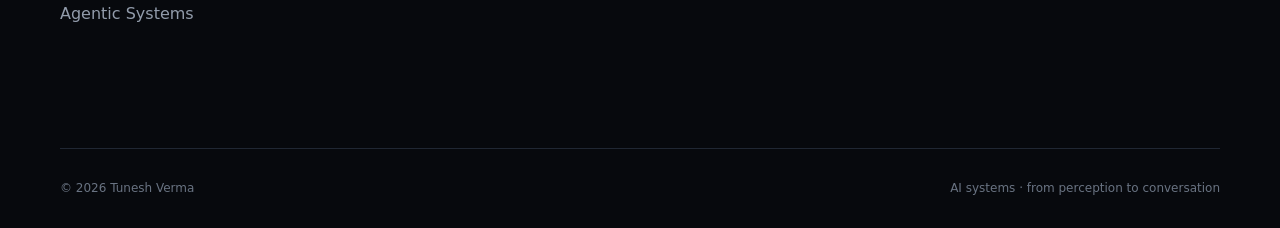
==== commit efde37c5: "Move the case-study link under the job role It sat at the end of the description, where it read as a" ====
--- a/index.html
+++ b/index.html
@@ -35,7 +35,7 @@
     .project{grid-column:span 2}.project .tag{display:inline-block;color:var(--accent2);font-size:11px;font-weight:800;text-transform:uppercase;letter-spacing:.1em;margin-bottom:12px}
     .project ul{margin:14px 0 0;padding-left:18px;color:var(--muted);font-size:14px}.project li{margin:6px 0}
     .timeline{position:relative;margin-left:9px;border-left:1px solid #2a3240}.job{padding:0 0 42px 30px;position:relative}.job:before{content:"";position:absolute;left:-5px;top:7px;width:9px;height:9px;border-radius:50%;background:var(--accent2);box-shadow:0 0 0 5px var(--bg)}
-    .job-top{display:flex;justify-content:space-between;gap:20px}.job h3{margin:0;font-size:19px}.job time{font-size:12px;color:var(--muted);white-space:nowrap}.job .role{color:var(--accent);font-size:13px}.job p{color:var(--muted);font-size:14px;max-width:850px}
+    .job-top{display:flex;justify-content:space-between;gap:20px}.job .case-link{display:inline-block;margin-top:5px;color:var(--accent2);font-size:12px;font-weight:700}.job .case-link:hover{text-decoration:underline}.job h3{margin:0;font-size:19px}.job time{font-size:12px;color:var(--muted);white-space:nowrap}.job .role{color:var(--accent);font-size:13px}.job p{color:var(--muted);font-size:14px;max-width:850px}
     .tags{display:flex;flex-wrap:wrap;gap:9px}.tagpill{padding:8px 11px;border:1px solid var(--line);border-radius:999px;color:#cbd2dd;background:rgba(255,255,255,.02);font-size:12px}
     .contact{display:grid;grid-template-columns:1fr auto;align-items:center;gap:30px}.contact h2{font-size:52px;line-height:1;letter-spacing:-.05em;margin:10px 0}.contact p{color:var(--muted);max-width:460px}.copy-email{width:230px;min-width:230px;text-align:center;white-space:nowrap;flex:0 0 230px}
     footer{padding:30px 0;color:#697382;font-size:12px;border-top:1px solid var(--line);display:flex;justify-content:space-between}
@@ -103,15 +103,15 @@
 <section id="experience"><div class="container">
   <div class="section-head reveal"><div><div class="kicker">03 / Experience</div><h2>A decade of learning. 7+ years in AI.</h2></div></div>
   <div class="timeline">
-    <div class="job reveal"><div class="job-top"><div><h3>PraxisPro AI</h3><div class="role">Senior AI Researcher · Contractor</div></div><time>Apr 2025 — Present</time></div><p>Realtime conversational AI, multi-agent architecture, persona systems, knowledge grounding, evaluation, reporting and analytics. <a href="work.html#praxispro" style="color:var(--accent2)">View case studies ↗</a></p></div>
+    <div class="job reveal"><div class="job-top"><div><h3>PraxisPro AI</h3><div class="role">Senior AI Researcher · Contractor</div><a class="case-link" href="work.html#praxispro">View case studies ↗</a></div><time>Apr 2025 — Present</time></div><p>Realtime conversational AI, multi-agent architecture, persona systems, knowledge grounding, evaluation, reporting and analytics.</p></div>
     <div class="job reveal"><div class="job-top"><div><h3>Mindnerves Technology</h3><div class="role">AI Engineer · Freelance</div></div><time>Feb 2025 — Mar 2025</time></div><p>Healthcare recommendation and chat content delivery using RAG over content descriptions with reranking.</p></div>
     <div class="job reveal"><div class="job-top"><div><h3>Sasken Technology</h3><div class="role">Senior AI Engineer</div></div><time>Dec 17, 2024 — Feb 5, 2025</time></div><p>WebSocket-based realtime communication for route-planning software in automotive.</p></div>
     <div class="job reveal"><div class="job-top"><div><h3>Tekonika</h3><div class="role">AI Engineer · Freelance</div></div><time>Nov 2024 — Dec 2024</time></div><p>POC for a RAG conversational pipeline with chat models for food-industry clients.</p></div>
-    <div class="job reveal"><div class="job-top"><div><h3>Webtiga</h3><div class="role">AI Team Lead · Bangalore</div></div><time>Oct 2023 — Nov 2024</time></div><p>Built Create Agent, a GenAI agent orchestration platform, and Create Brain, an Airflow/SageMaker training and deployment pipeline. Worked on enterprise AI products including insurance, healthcare and recovery-counseling use cases. <a href="work.html#webtiga" style="color:var(--accent2)">View case studies ↗</a></p></div>
-    <div class="job reveal"><div class="job-top"><div><h3>Vision Group</h3><div class="role">Machine Learning Engineer · Bangalore</div></div><time>Jul 2020 — Sep 2023</time></div><p>Production computer vision including autonomous retail, shelf/planogram analysis, edge inference and retail conversational AI POCs. <a href="work.html#vision" style="color:var(--accent2)">View case studies ↗</a></p></div>
-    <div class="job reveal"><div class="job-top"><div><h3>Freelancer</h3><div class="role">CV Engineer · Bangalore</div></div><time>Feb 2020 — Jun 2020</time></div><p>Pose-estimation push-up counter and brake-pad visual inspection using OpenCV and template/edge-based methods. <a href="work.html#freelance" style="color:var(--accent2)">View case studies ↗</a></p></div>
-    <div class="job reveal"><div class="job-top"><div><h3>MintM</h3><div class="role">CV Engineer · Bangalore</div></div><time>Mar 2019 — Jan 2020</time></div><p>Multi-camera retail people counting, tracking, heatmaps, gender classification and barcode detection for Return-to-Vendor workflows. <a href="work.html#mintm" style="color:var(--accent2)">View case studies ↗</a></p></div>
-    <div class="job reveal"><div class="job-top"><div><h3>Synergy Labs</h3><div class="role">Deep Learning Research Intern · Gurugram</div></div><time>Jun 2018 — Dec 2018</time></div><p>Two separate POCs: one-shot facial recognition for attendance and document table detection/extraction. <a href="work.html#synergy" style="color:var(--accent2)">View case studies ↗</a></p></div>
+    <div class="job reveal"><div class="job-top"><div><h3>Webtiga</h3><div class="role">AI Team Lead · Bangalore</div><a class="case-link" href="work.html#webtiga">View case studies ↗</a></div><time>Oct 2023 — Nov 2024</time></div><p>Built Create Agent, a GenAI agent orchestration platform, and Create Brain, an Airflow/SageMaker training and deployment pipeline. Worked on enterprise AI products including insurance, healthcare and recovery-counseling use cases.</p></div>
+    <div class="job reveal"><div class="job-top"><div><h3>Vision Group</h3><div class="role">Machine Learning Engineer · Bangalore</div><a class="case-link" href="work.html#vision">View case studies ↗</a></div><time>Jul 2020 — Sep 2023</time></div><p>Production computer vision including autonomous retail, shelf/planogram analysis, edge inference and retail conversational AI POCs.</p></div>
+    <div class="job reveal"><div class="job-top"><div><h3>Freelancer</h3><div class="role">CV Engineer · Bangalore</div><a class="case-link" href="work.html#freelance">View case studies ↗</a></div><time>Feb 2020 — Jun 2020</time></div><p>Pose-estimation push-up counter and brake-pad visual inspection using OpenCV and template/edge-based methods.</p></div>
+    <div class="job reveal"><div class="job-top"><div><h3>MintM</h3><div class="role">CV Engineer · Bangalore</div><a class="case-link" href="work.html#mintm">View case studies ↗</a></div><time>Mar 2019 — Jan 2020</time></div><p>Multi-camera retail people counting, tracking, heatmaps, gender classification and barcode detection for Return-to-Vendor workflows.</p></div>
+    <div class="job reveal"><div class="job-top"><div><h3>Synergy Labs</h3><div class="role">Deep Learning Research Intern · Gurugram</div><a class="case-link" href="work.html#synergy">View case studies ↗</a></div><time>Jun 2018 — Dec 2018</time></div><p>Two separate POCs: one-shot facial recognition for attendance and document table detection/extraction.</p></div>
   </div>
 </div></section>
 
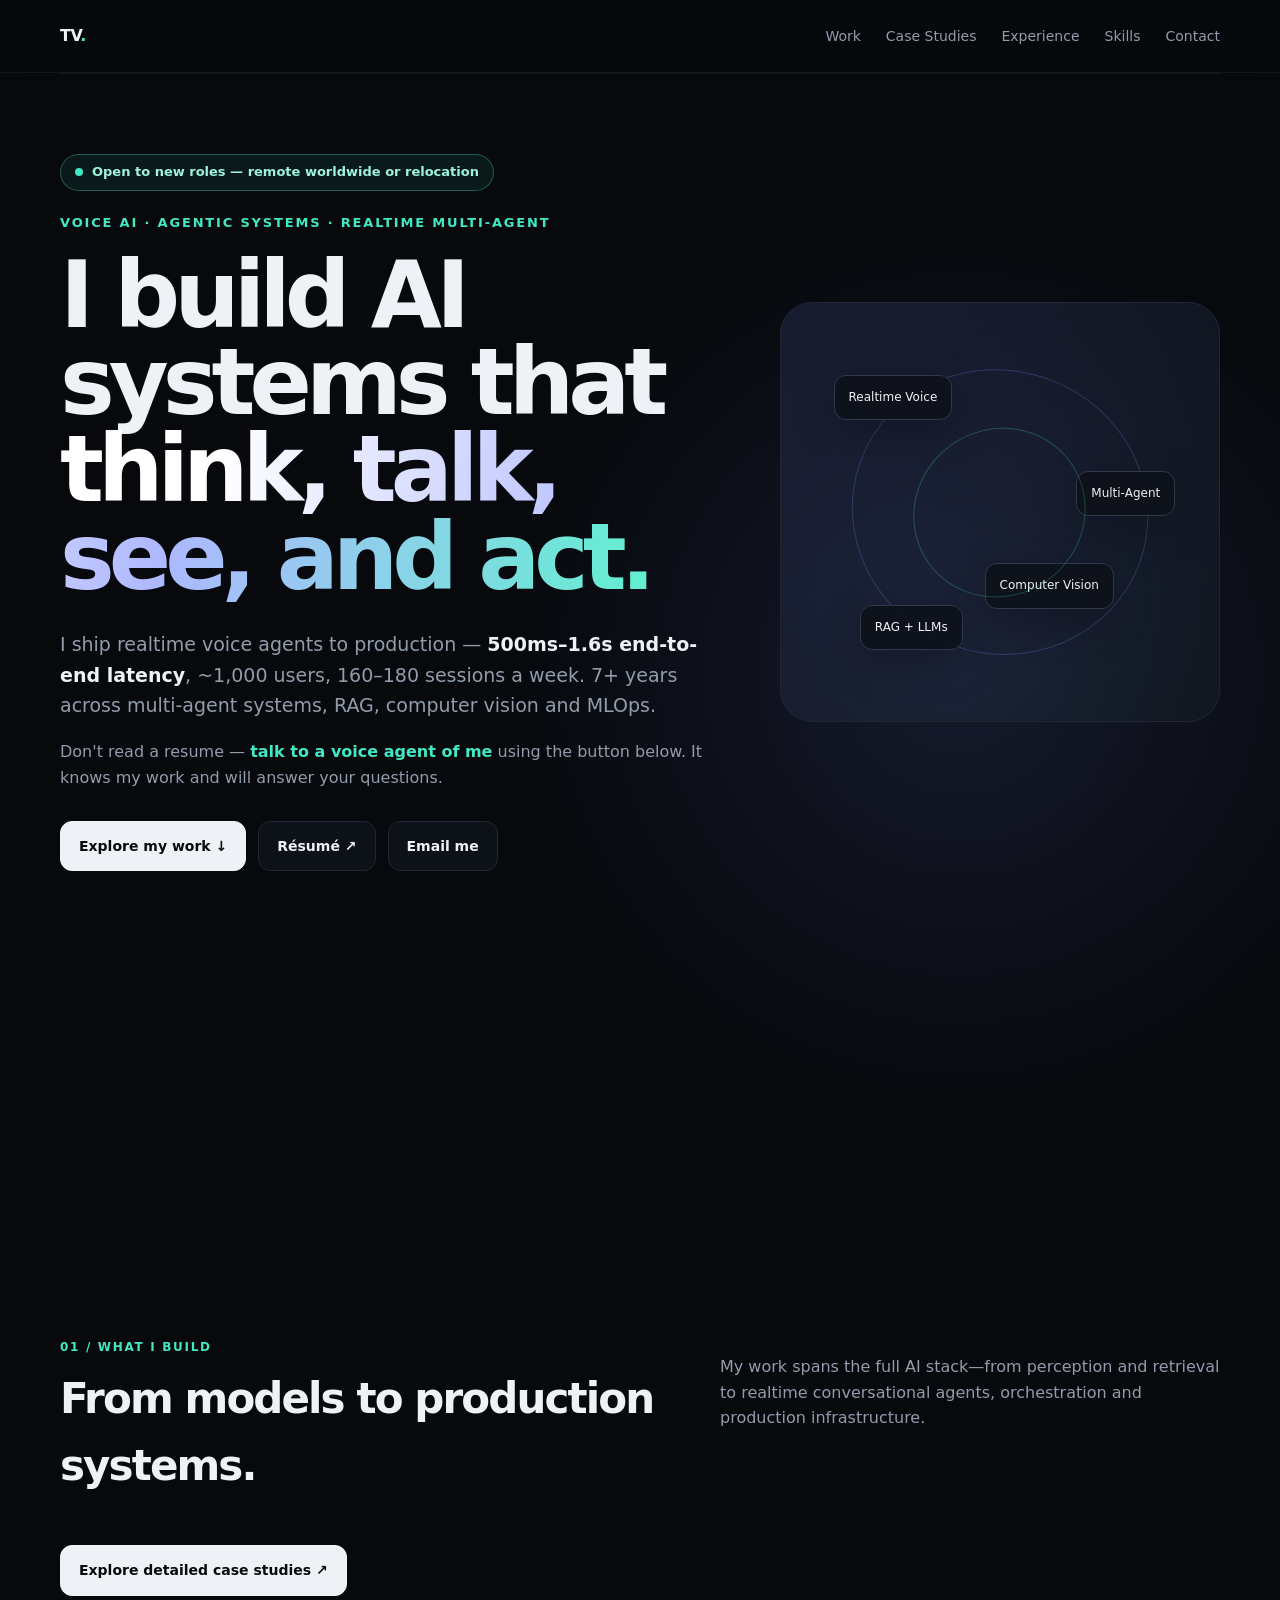
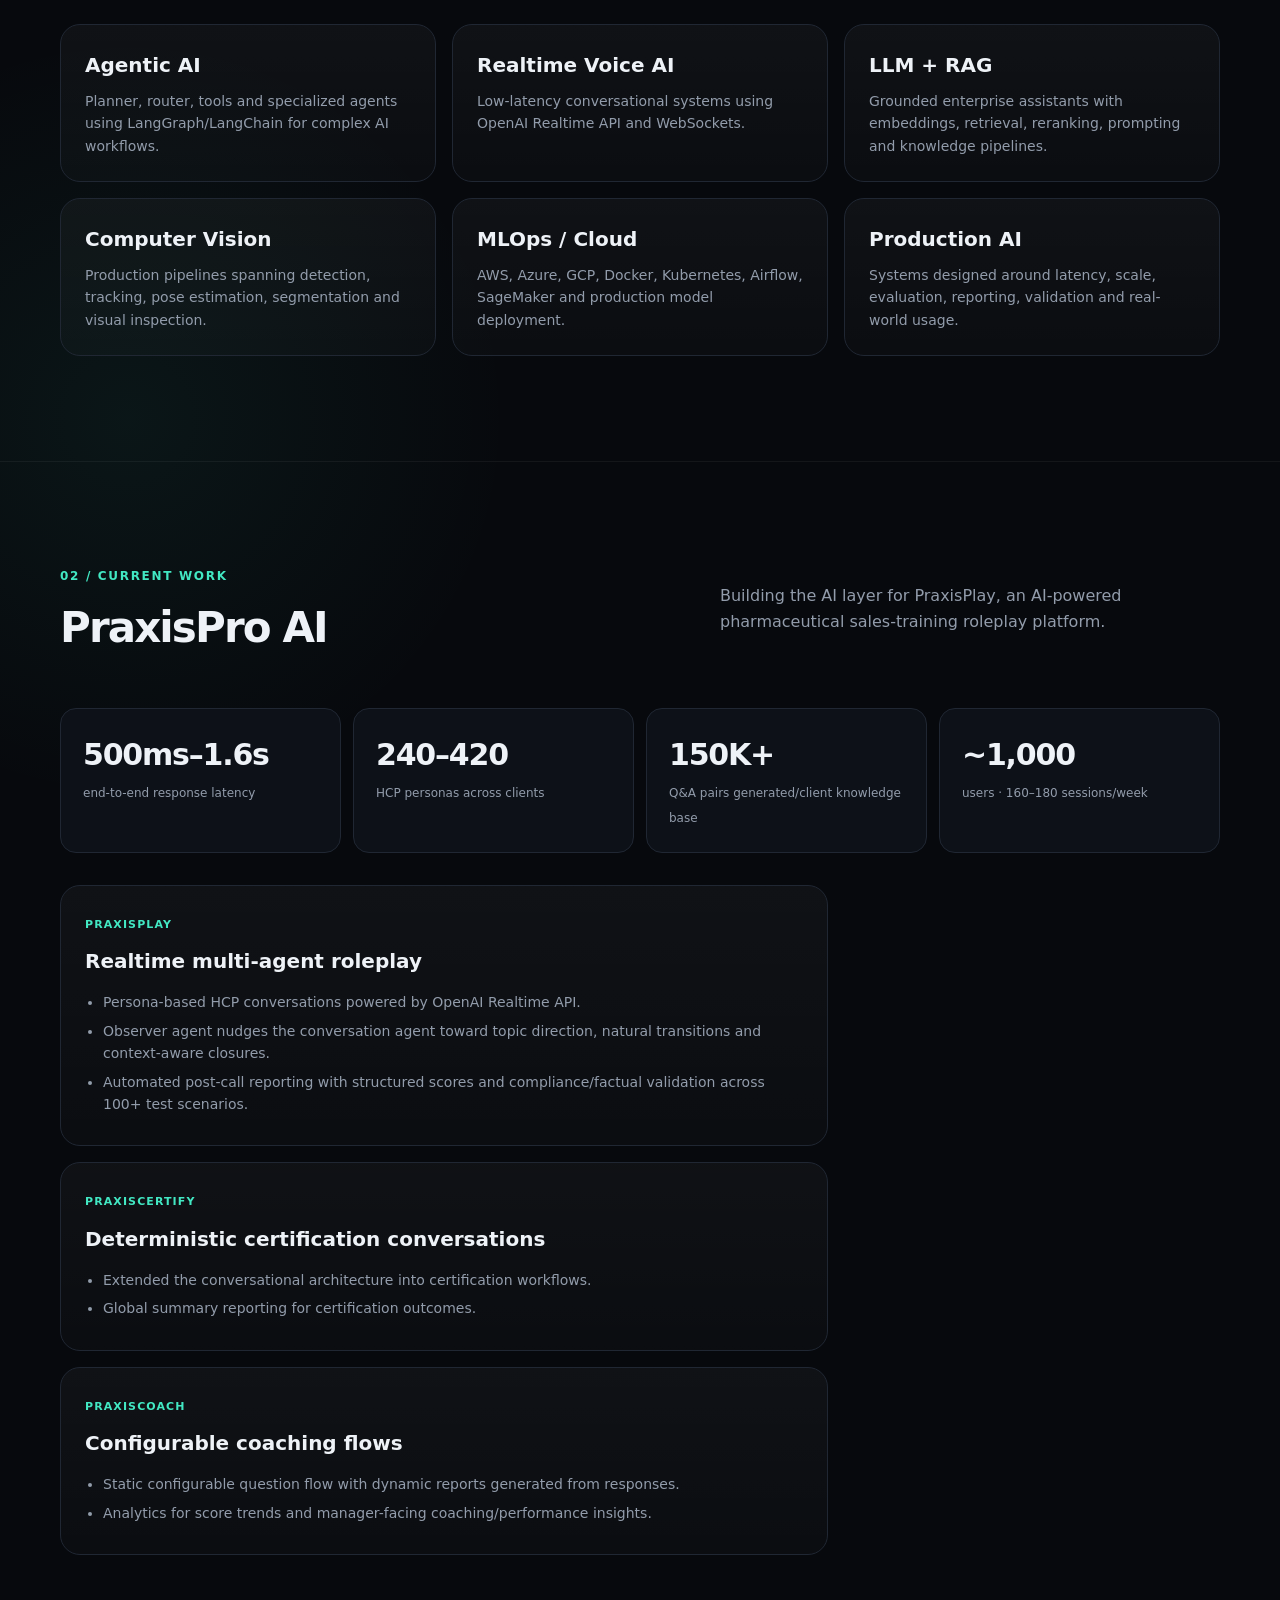
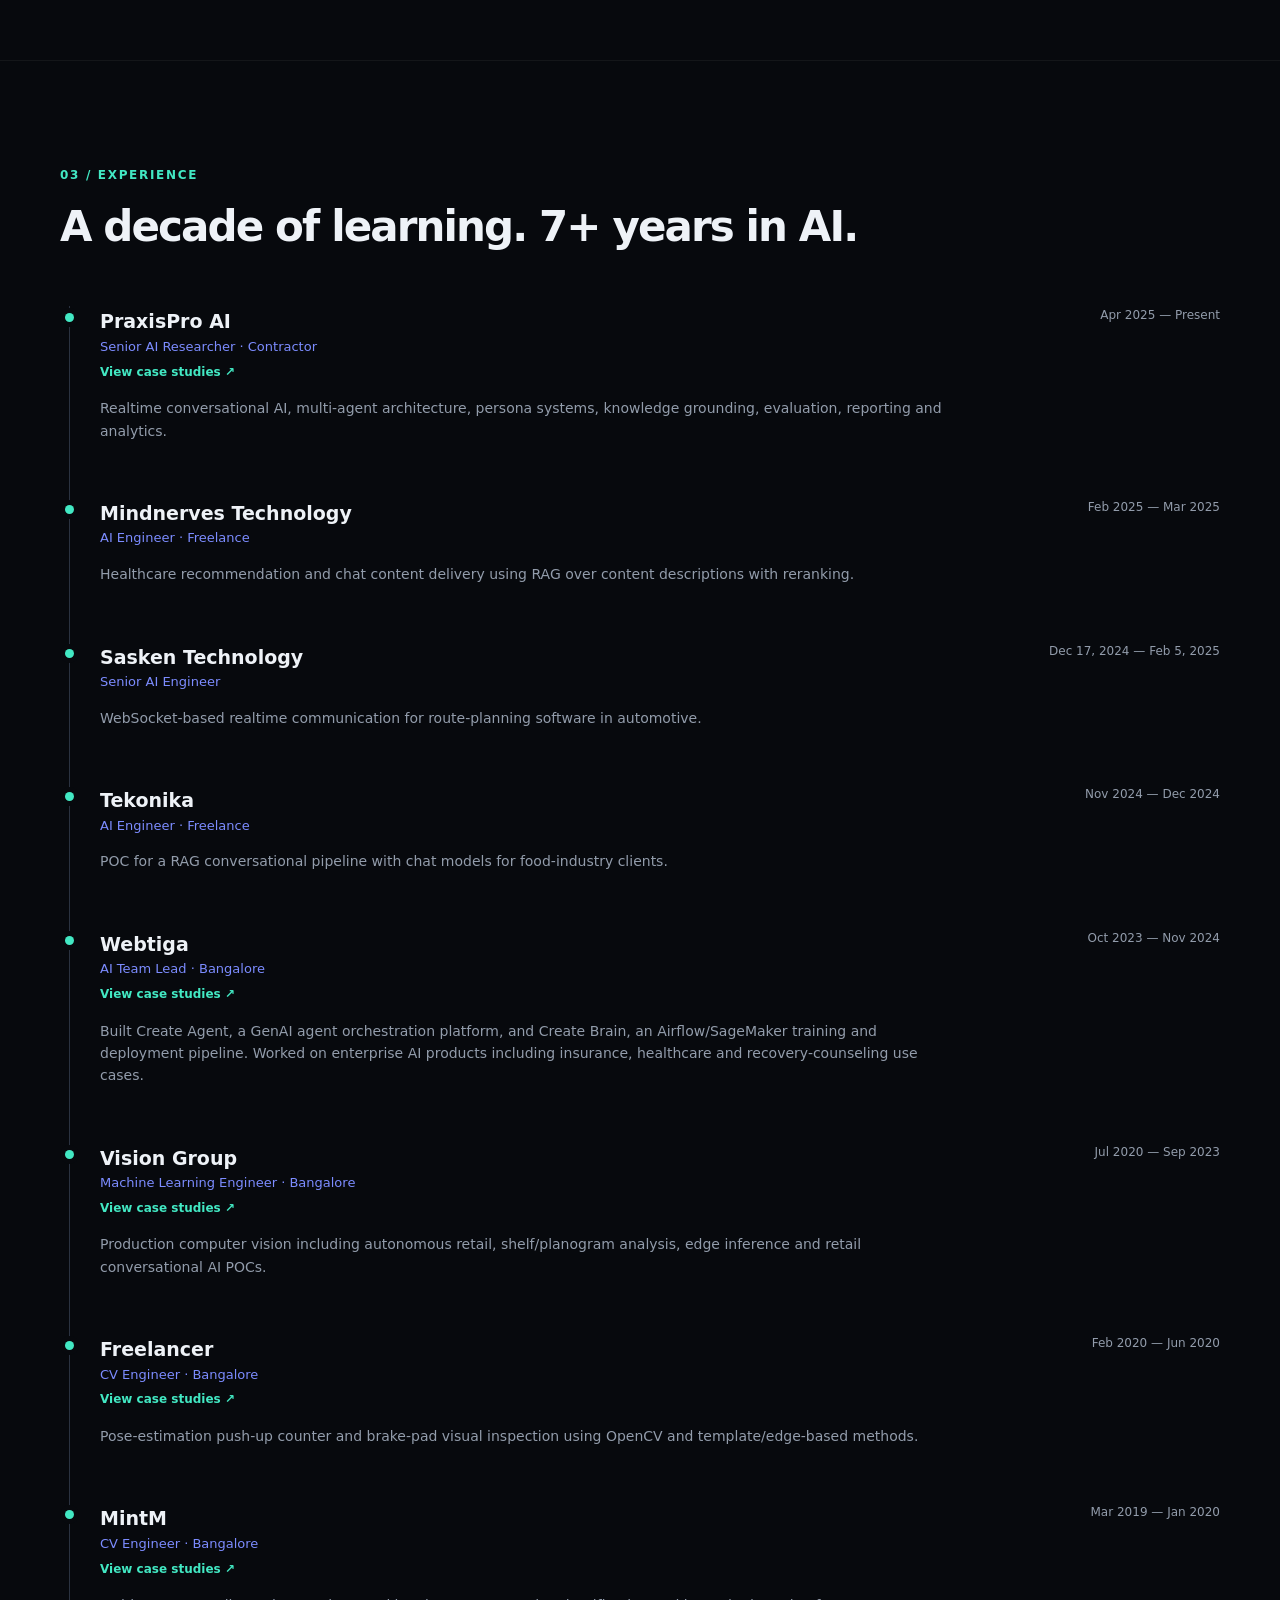
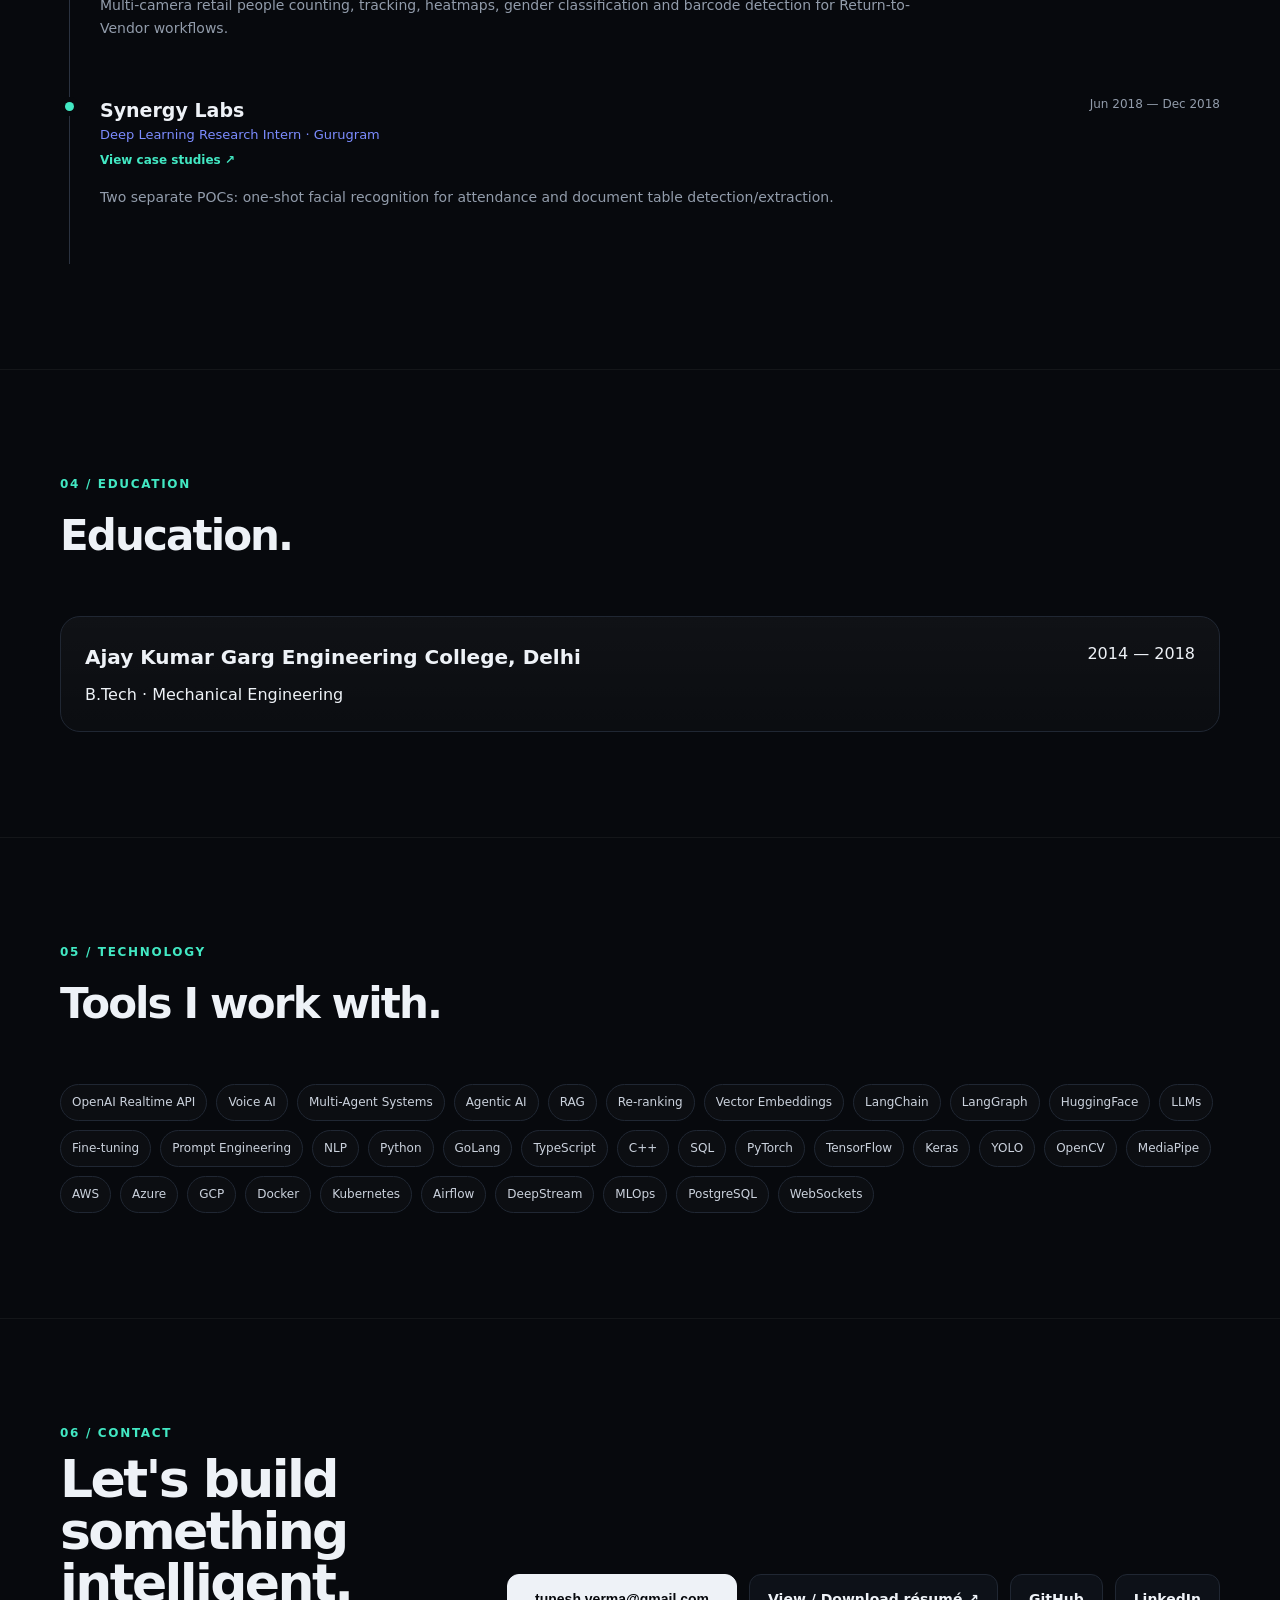
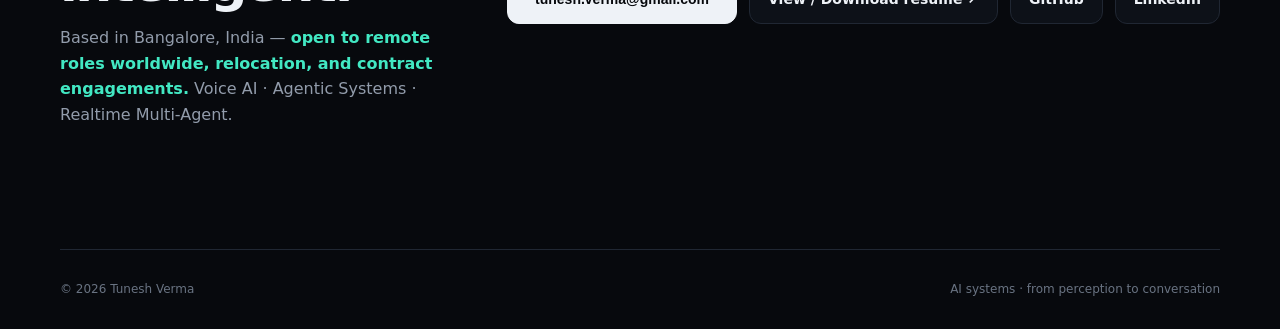
==== commit 38fdad1f: "Reposition the site around voice AI and agentic systems Retitles the page, rewrites the meta descrip" ====
--- a/index.html
+++ b/index.html
@@ -3,8 +3,49 @@
 <head>
   <meta charset="UTF-8" />
   <meta name="viewport" content="width=device-width, initial-scale=1.0" />
-  <meta name="description" content="Tunesh Verma — AI/ML Engineer specializing in Generative AI, Multi-Agent Systems, Voice AI, RAG and Computer Vision." />
-  <title>Tunesh Verma — AI/ML Engineer</title>
+  <meta name="description" content="Tunesh Verma — Voice AI &amp; Agentic Systems Engineer. Realtime multi-agent voice shipped to production at 500ms–1.6s end-to-end latency. OpenAI Realtime API, LiveKit, LangGraph. Open to remote roles worldwide." />
+  <title>Tunesh Verma — Voice AI &amp; Agentic Systems Engineer</title>
+  <link rel="canonical" href="https://tuneshverma.github.io/tunesh.github.io/" />
+  <meta name="author" content="Tunesh Verma" />
+  <meta name="keywords" content="Voice AI Engineer, Conversational AI, Agentic AI, Multi-Agent Systems, OpenAI Realtime API, LiveKit, LangGraph, RAG, LLM, Bangalore, Remote" />
+
+  <!-- Social cards: controls how the link renders on LinkedIn, X, Slack and WhatsApp -->
+  <meta property="og:type" content="profile" />
+  <meta property="og:site_name" content="Tunesh Verma" />
+  <meta property="og:title" content="Tunesh Verma — Voice AI &amp; Agentic Systems Engineer" />
+  <meta property="og:description" content="Realtime multi-agent voice in production at 500ms–1.6s latency, ~1,000 users. Talk to a live voice agent of me on the site." />
+  <meta property="og:url" content="https://tuneshverma.github.io/tunesh.github.io/" />
+  <meta property="og:image" content="https://tuneshverma.github.io/tunesh.github.io/images/og-card.png" />
+  <meta property="og:image:width" content="1200" />
+  <meta property="og:image:height" content="630" />
+  <meta name="twitter:card" content="summary_large_image" />
+  <meta name="twitter:title" content="Tunesh Verma — Voice AI &amp; Agentic Systems Engineer" />
+  <meta name="twitter:description" content="Realtime multi-agent voice in production at 500ms–1.6s latency. Talk to a live voice agent of me." />
+  <meta name="twitter:image" content="https://tuneshverma.github.io/tunesh.github.io/images/og-card.png" />
+
+  <!-- Structured data: lets Google and recruiter tools parse role, skills and location -->
+  <script type="application/ld+json">
+  {
+    "@context": "https://schema.org",
+    "@type": "Person",
+    "name": "Tunesh Verma",
+    "jobTitle": "Voice AI & Agentic Systems Engineer",
+    "email": "mailto:tunesh.verma@gmail.com",
+    "url": "https://tuneshverma.github.io/tunesh.github.io/",
+    "address": { "@type": "PostalAddress", "addressLocality": "Bangalore", "addressCountry": "IN" },
+    "sameAs": [
+      "https://github.com/tuneshverma",
+      "https://www.linkedin.com/in/tunesh-verma-028008102/"
+    ],
+    "knowsAbout": [
+      "Voice AI", "Realtime Conversational AI", "OpenAI Realtime API", "LiveKit Agents",
+      "Multi-Agent Systems", "Agentic AI", "LangGraph", "LangChain", "RAG",
+      "LLM Fine-tuning", "Computer Vision", "MLOps"
+    ],
+    "alumniOf": { "@type": "CollegeOrUniversity", "name": "Ajay Kumar Garg Engineering College" },
+    "worksFor": { "@type": "Organization", "name": "PraxisPro AI" }
+  }
+  </script>
   <style>
     :root {
       --bg:#07090d; --surface:#0d1118; --surface2:#111722; --text:#eef2f7;
@@ -40,6 +81,10 @@
     .contact{display:grid;grid-template-columns:1fr auto;align-items:center;gap:30px}.contact h2{font-size:52px;line-height:1;letter-spacing:-.05em;margin:10px 0}.contact p{color:var(--muted);max-width:460px}.copy-email{width:230px;min-width:230px;text-align:center;white-space:nowrap;flex:0 0 230px}
     footer{padding:30px 0;color:#697382;font-size:12px;border-top:1px solid var(--line);display:flex;justify-content:space-between}
     .reveal{opacity:0;transform:translateY(18px);transition:.7s ease}.reveal.show{opacity:1;transform:none}
+    .avail{display:inline-flex;align-items:center;gap:9px;padding:7px 14px;border:1px solid rgba(66,232,195,.32);border-radius:999px;background:rgba(66,232,195,.07);font-size:13px;font-weight:600;color:#9ff3dd;margin-bottom:22px}
+    .avail .dot{width:8px;height:8px;border-radius:50%;background:var(--accent2);box-shadow:0 0 0 0 rgba(66,232,195,.6);animation:pulse 2.4s infinite}
+    @keyframes pulse{0%{box-shadow:0 0 0 0 rgba(66,232,195,.55)}70%{box-shadow:0 0 0 9px rgba(66,232,195,0)}100%{box-shadow:0 0 0 0 rgba(66,232,195,0)}}
+    @media (prefers-reduced-motion:reduce){.avail .dot{animation:none}.reveal{transition:none}}
     @media(max-width:850px){.hero{grid-template-columns:1fr;padding:65px 0}.orb{height:300px}.grid{grid-template-columns:1fr}.project{grid-column:span 1}.metrics{grid-template-columns:repeat(2,1fr)}.navlinks{display:none}.section-head{display:block}.contact{grid-template-columns:1fr}.contact h2{font-size:42px}}
     @media(max-width:480px){.container{width:min(var(--max),calc(100% - 28px))}.metrics{grid-template-columns:1fr 1fr}.hero p{font-size:16px}h1{font-size:52px}}
   </style>
@@ -54,11 +99,14 @@
 <main>
 <section class="hero container">
   <div class="reveal">
-    <div class="eyebrow">AI / ML Engineer · Generative AI · Agentic Systems</div>
+    <div class="avail"><span class="dot"></span> Open to new roles — remote worldwide or relocation</div>
+    <div class="eyebrow">Voice AI · Agentic Systems · Realtime Multi-Agent</div>
     <h1>I build AI systems that <span class="gradient">think, talk, see, and act.</span></h1>
-    <p>7+ years building production AI across generative AI, multi-agent systems, realtime voice, RAG, computer vision, and MLOps.</p>
+    <p>I ship realtime voice agents to production — <strong style="color:var(--text)">500ms–1.6s end-to-end latency</strong>, ~1,000 users, 160–180 sessions a week. 7+ years across multi-agent systems, RAG, computer vision and MLOps.</p>
+    <p style="margin-top:14px;font-size:16px">Don't read a resume — <strong style="color:var(--accent2)">talk to a voice agent of me</strong> using the button below. It knows my work and will answer your questions.</p>
     <div class="actions">
       <a class="btn primary" href="#work">Explore my work ↓</a>
+      <a class="btn" href="resume/Resume.pdf" target="_blank" rel="noopener">Résumé ↗</a>
       <a class="btn" href="mailto:tunesh.verma@gmail.com">Email me</a>
     </div>
   </div>
@@ -131,7 +179,7 @@
 </div></section>
 
 <section id="contact"><div class="container contact reveal">
-  <div><div class="kicker">06 / Contact</div><h2>Let's build something intelligent.</h2><p>Based in Bangalore, India · AI/ML · Generative AI · Agentic Systems</p></div>
+  <div><div class="kicker">06 / Contact</div><h2>Let's build something intelligent.</h2><p>Based in Bangalore, India — <strong style="color:var(--accent2)">open to remote roles worldwide, relocation, and contract engagements.</strong> Voice AI · Agentic Systems · Realtime Multi-Agent.</p></div>
   <div class="actions"><button class="btn primary copy-email" type="button" data-email="tunesh.verma@gmail.com" aria-label="Copy email address">tunesh.verma@gmail.com</button><a class="btn" href="resume/Resume.pdf" target="_blank" rel="noopener">View / Download résumé ↗</a><a class="btn" href="https://github.com/tuneshverma" target="_blank" rel="noopener">GitHub</a><a class="btn" href="https://www.linkedin.com/in/tunesh-verma-028008102/" target="_blank" rel="noopener">LinkedIn</a></div>
 </div></section>
 </main>
--- a/voice/agent.css
+++ b/voice/agent.css
@@ -102,6 +102,21 @@
   color: var(--text, #eef2f7);
 }
 
+/* Says what the status label cannot: what to do about it. Only ever filled
+   while the agent is being waited on, so its presence is itself part of the
+   signal that the call has not started. */
+.va-hint {
+  margin: 10px auto 0;
+  max-width: 36ch;
+  font-size: 13px;
+  line-height: 1.5;
+  color: var(--muted, #929cab);
+}
+
+.va-hint:empty {
+  margin: 0;
+}
+
 .va-caption {
   min-height: 42px;
   margin: 8px auto 0;
@@ -162,6 +177,39 @@
 
 .va-btn.va-end:hover:not(:disabled) {
   border-color: rgba(255, 106, 106, 0.75);
+}
+
+/* Waiting on the agent is not a call, so nothing about the panel should look
+   like one. The status label and the stalled sphere carry it; the eyebrow
+   dims so the whole panel reads as pending rather than live. */
+.va-overlay[data-phase="connecting"] .va-eyebrow,
+.va-overlay[data-phase="waking"] .va-eyebrow {
+  color: var(--muted, #929cab);
+}
+
+.va-overlay[data-phase="connecting"] .va-status,
+.va-overlay[data-phase="waking"] .va-status {
+  color: var(--muted, #929cab);
+}
+
+/* Mute is meaningless before there is anybody to mute yourself from, so it
+   leaves rather than sitting there greyed out. Cancel stays. */
+.va-overlay[data-phase="connecting"] .va-mute,
+.va-overlay[data-phase="waking"] .va-mute {
+  display: none;
+}
+
+/* Cancelling something that has not started is not a destructive act, so it
+   drops the red it wears as "End call". */
+.va-overlay[data-phase="connecting"] .va-end,
+.va-overlay[data-phase="waking"] .va-end {
+  border-color: var(--line, #202733);
+  color: var(--muted, #929cab);
+}
+
+.va-overlay[data-phase="waking"] .va-end:hover:not(:disabled) {
+  border-color: #303949;
+  color: var(--text, #eef2f7);
 }
 
 /* Mute and End call only mean something during a call. Once it has failed or
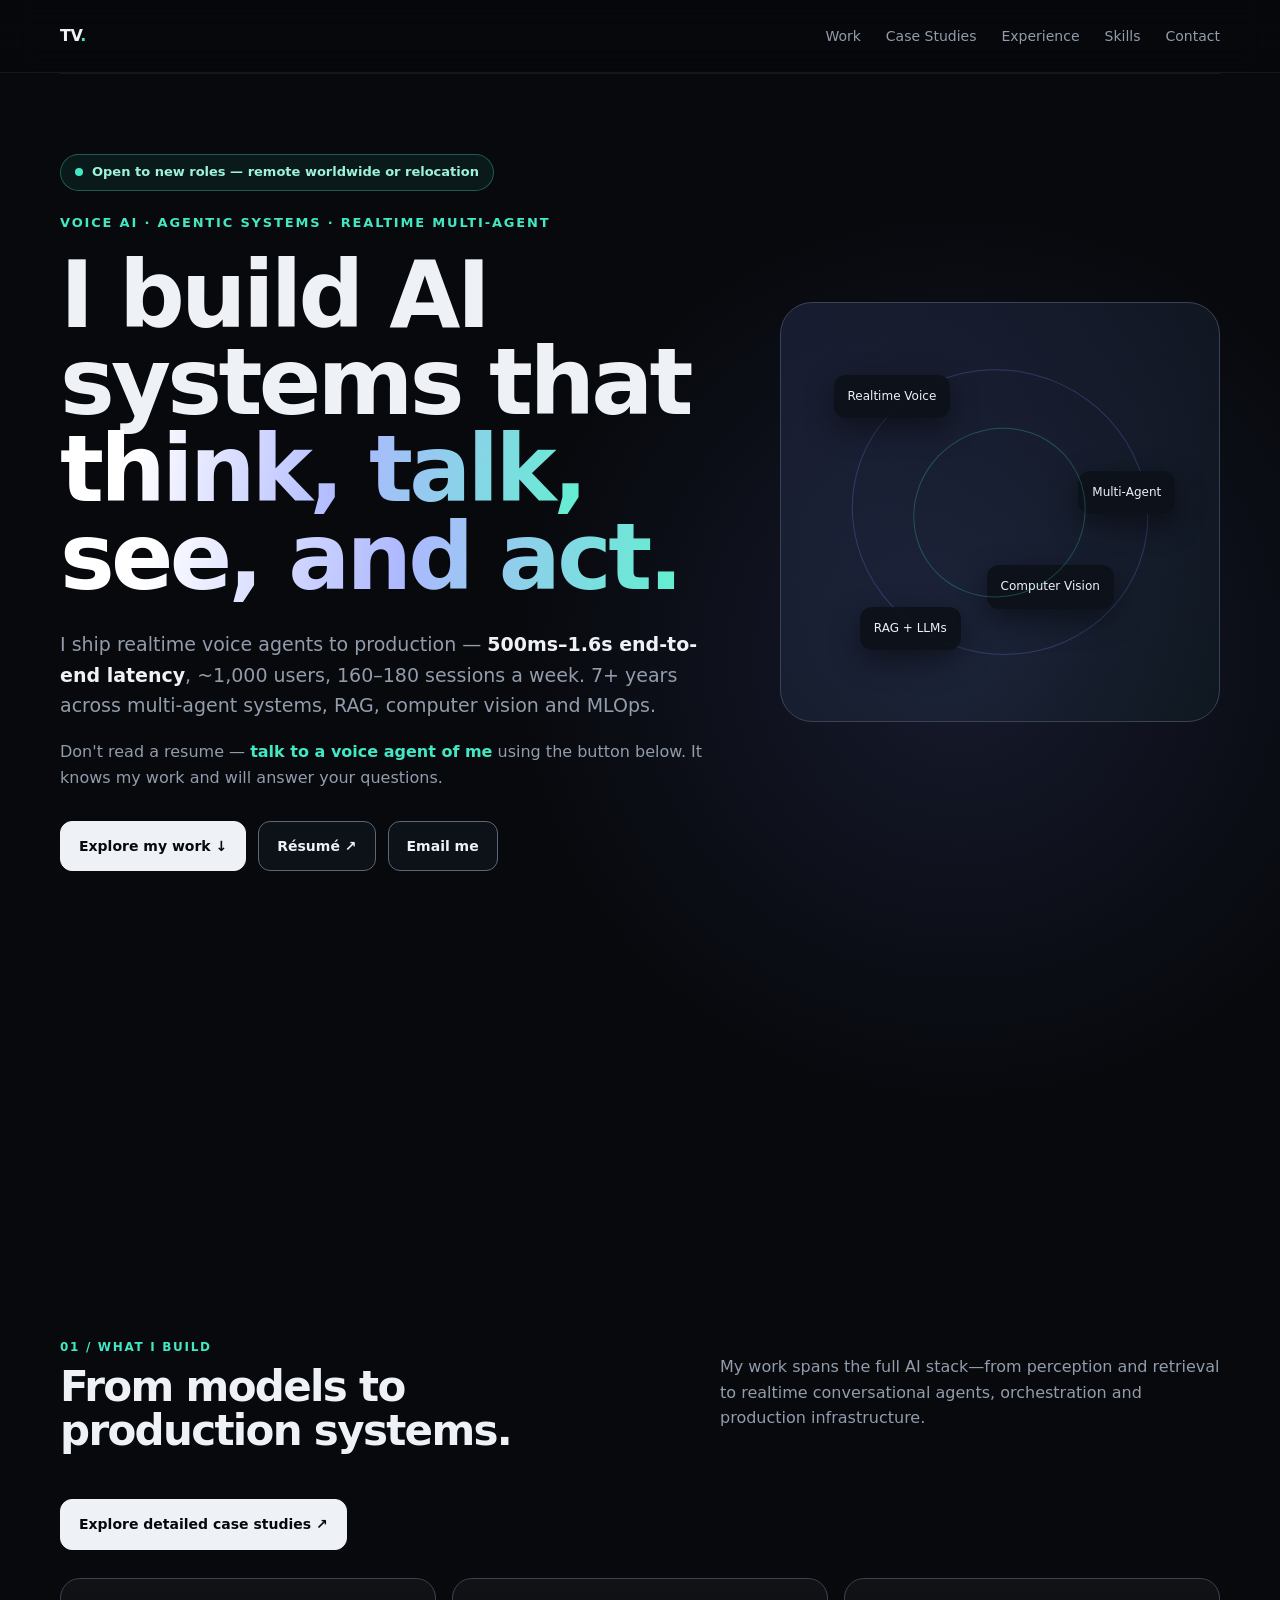
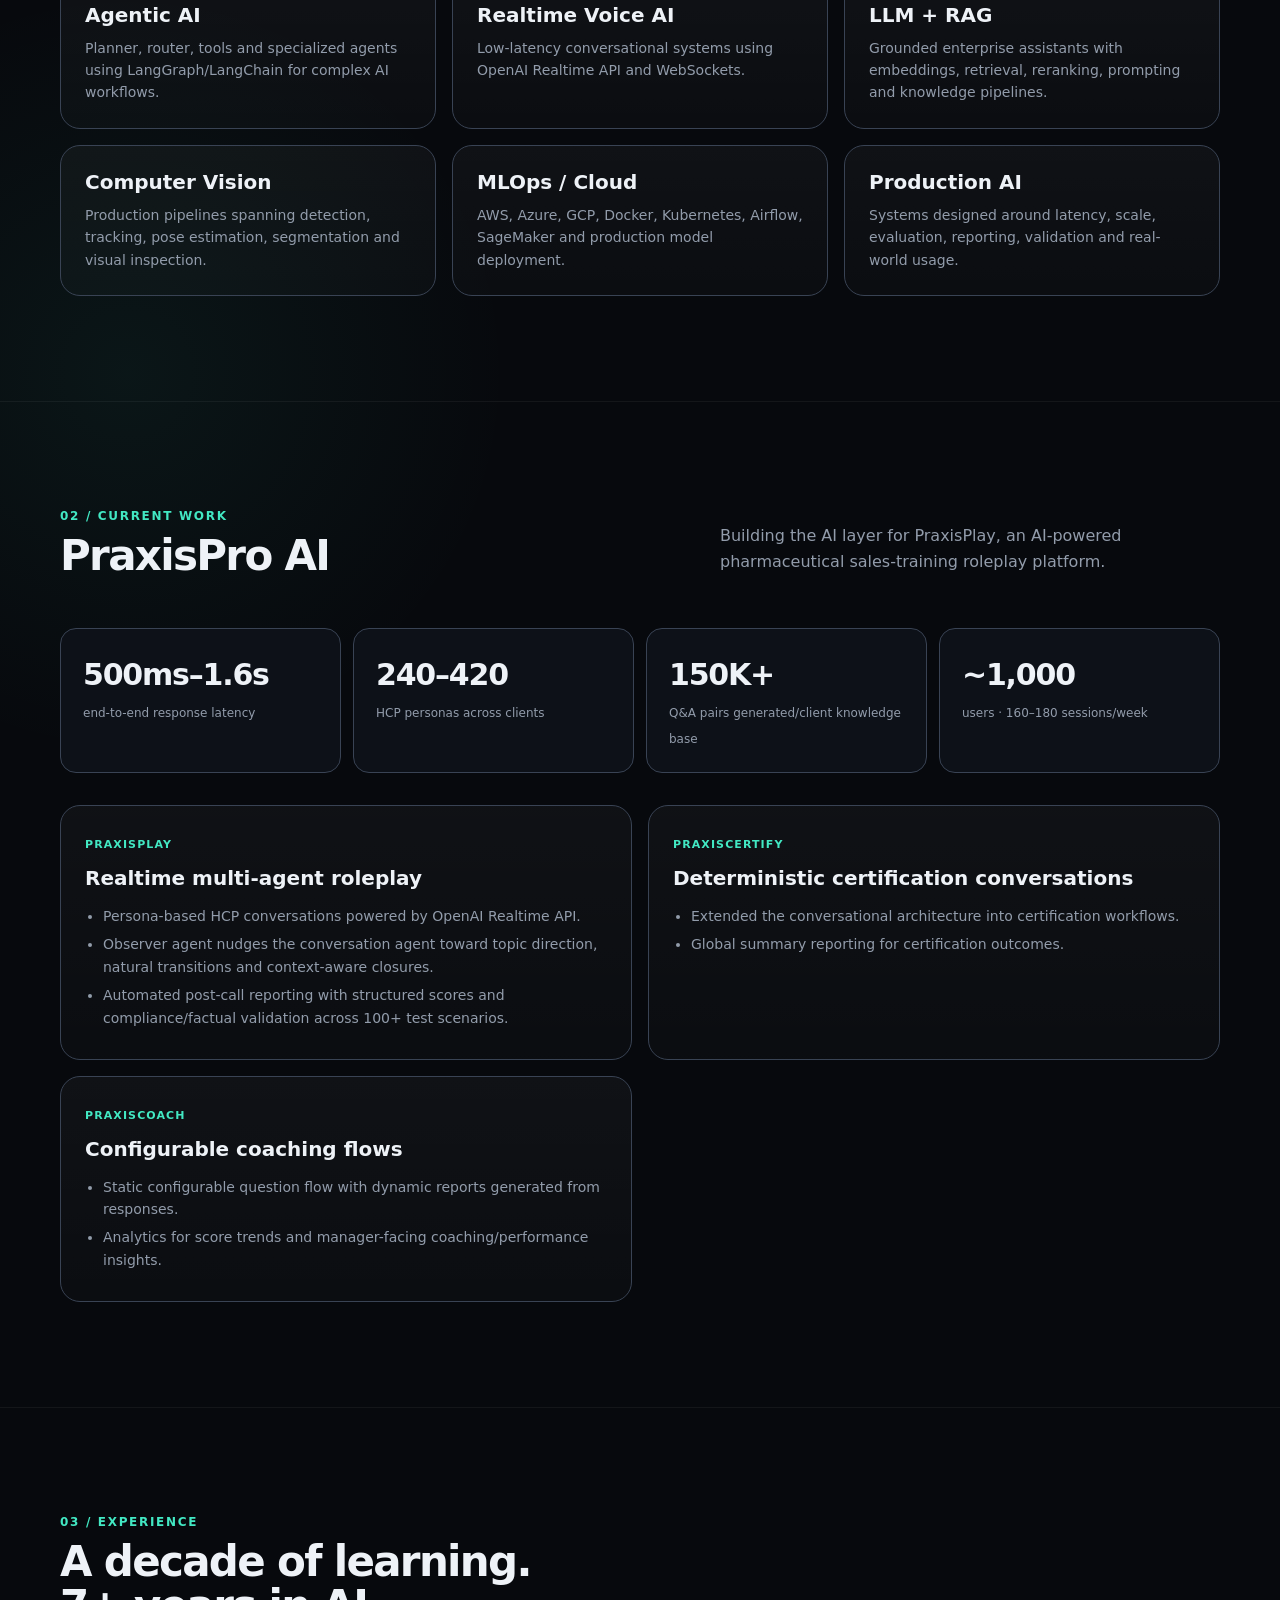
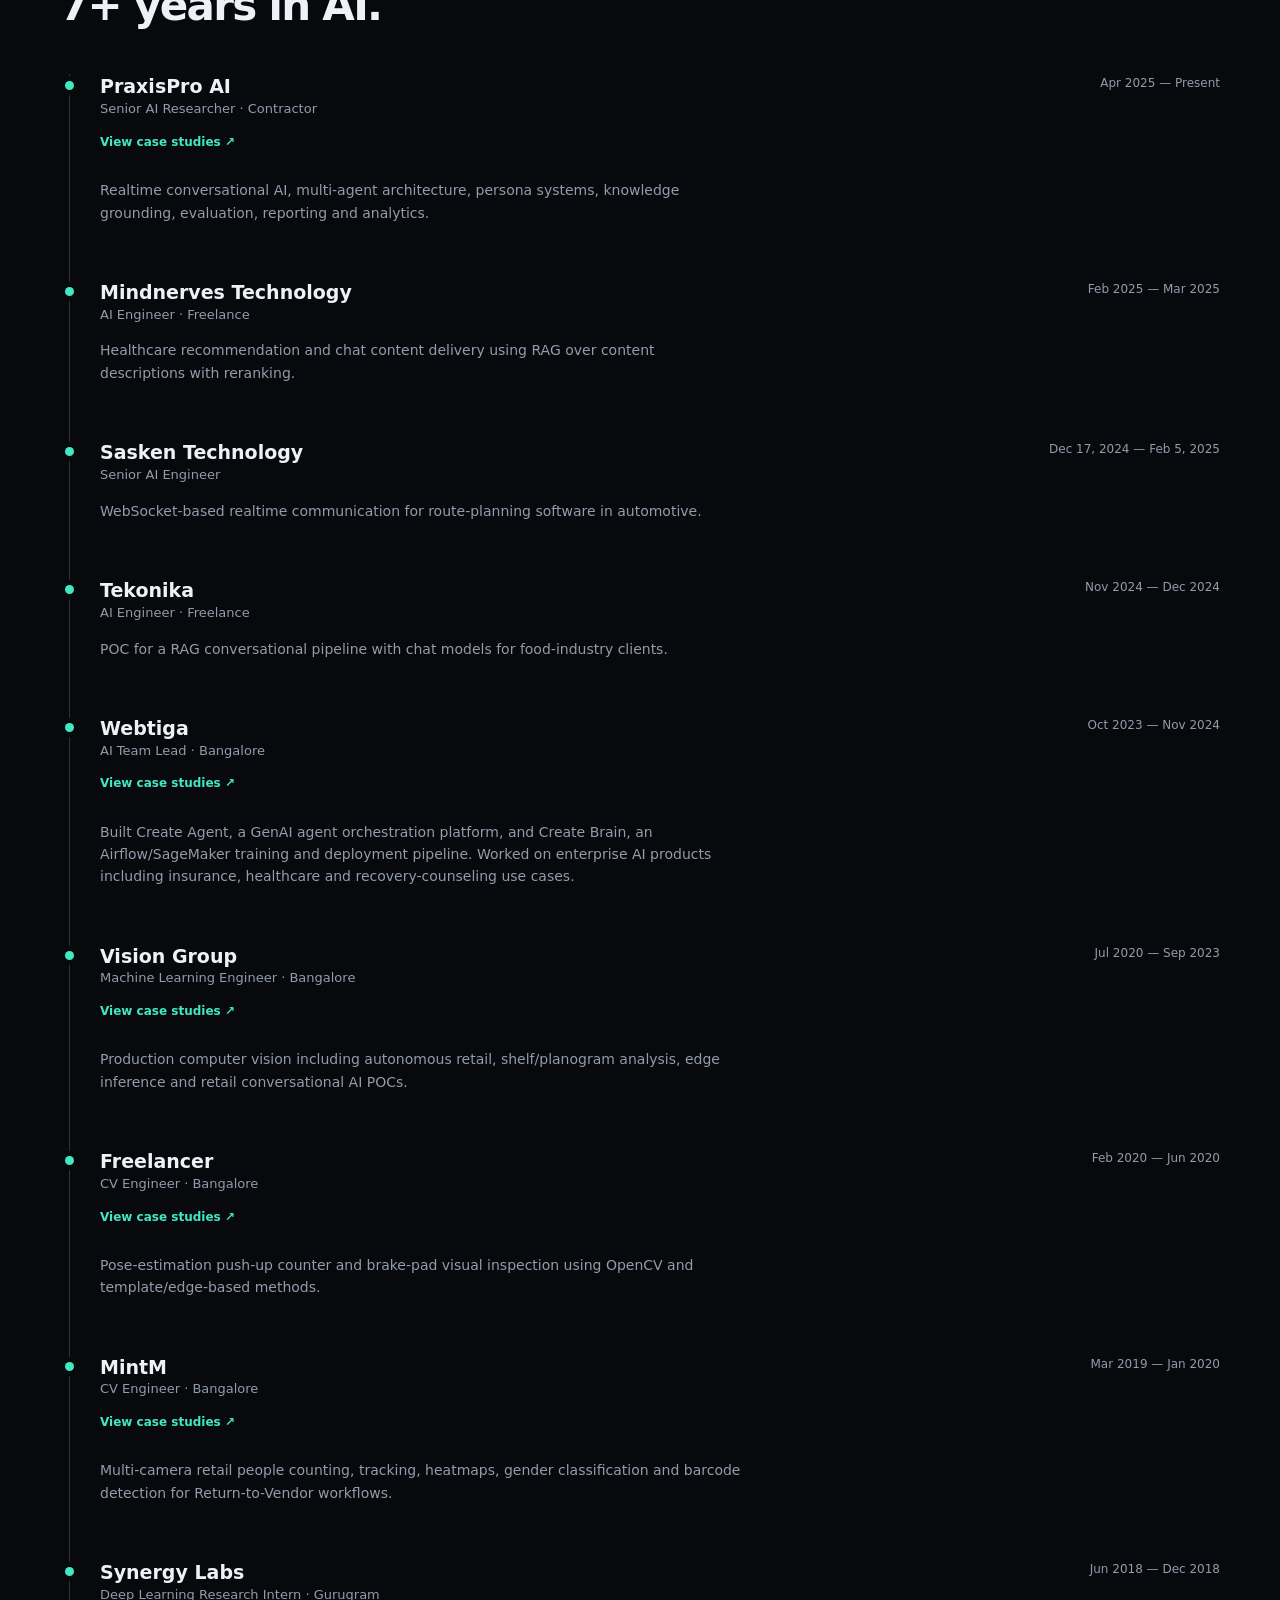
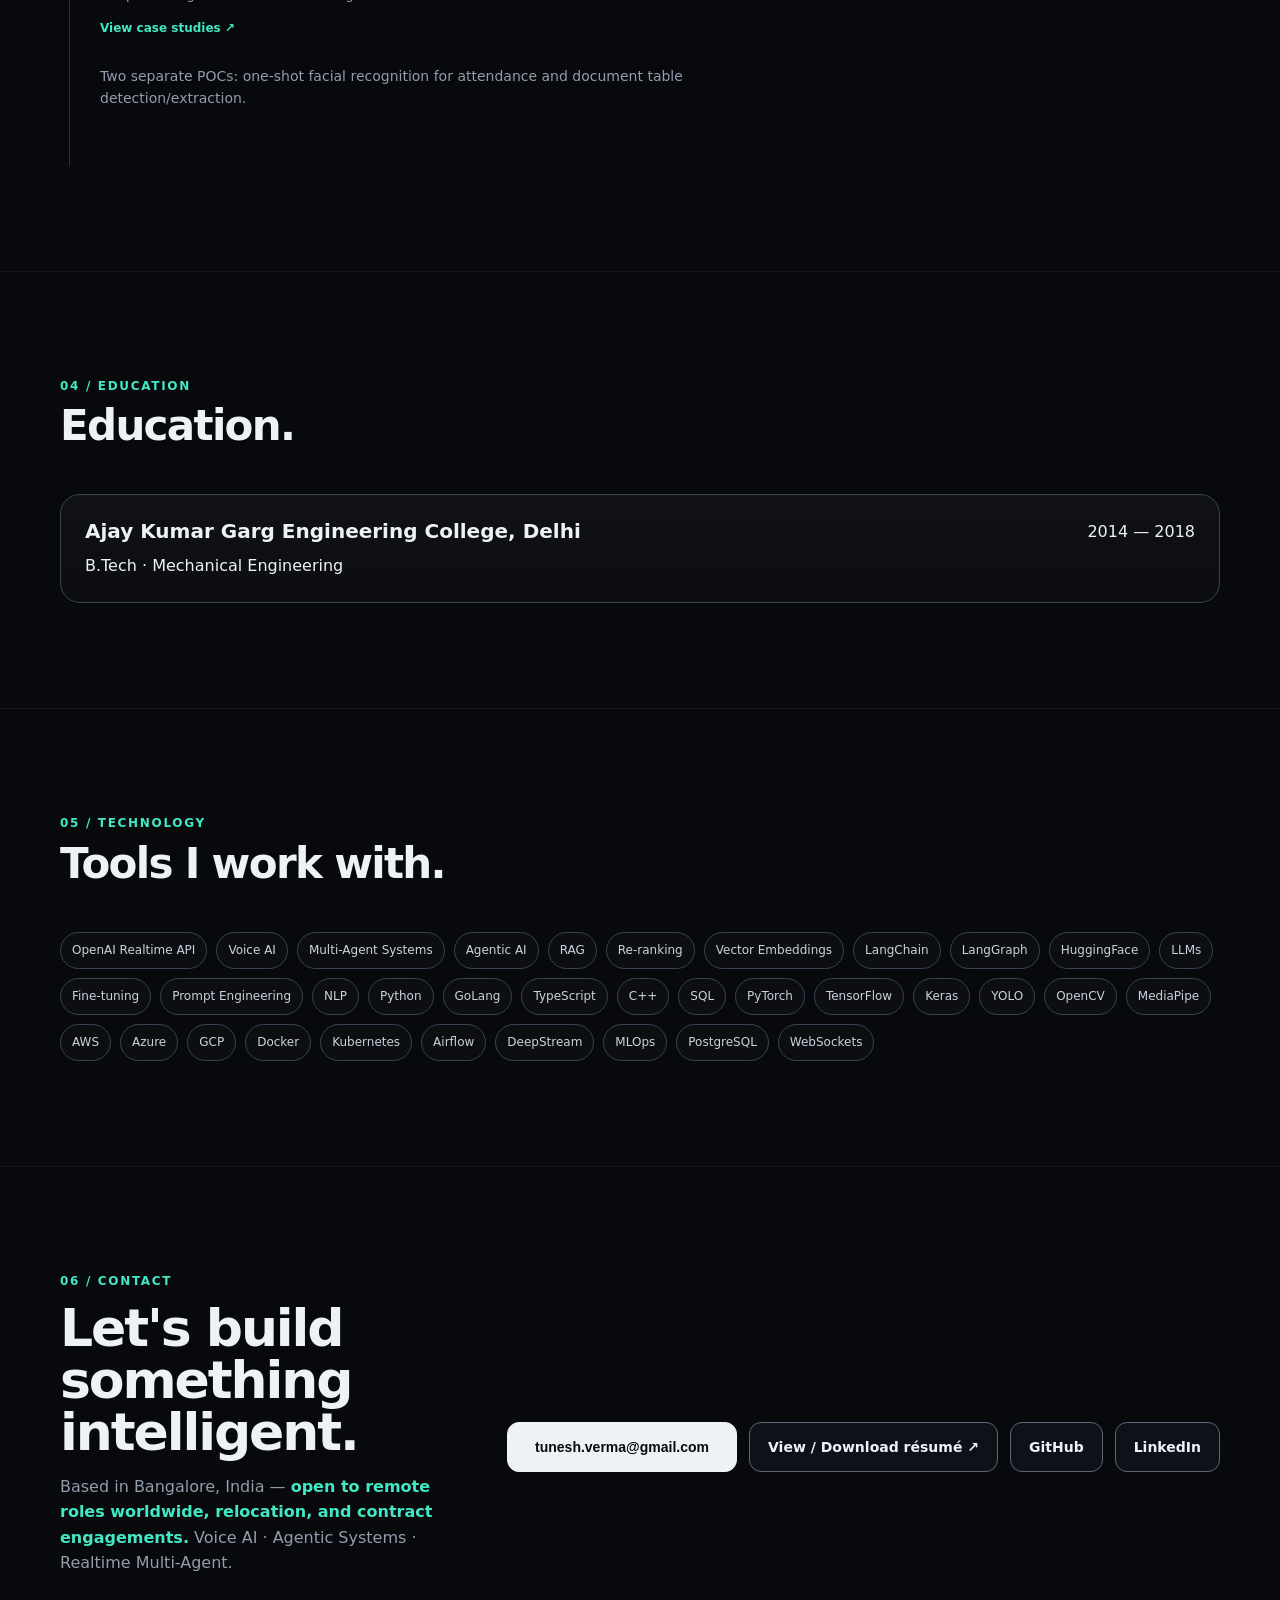
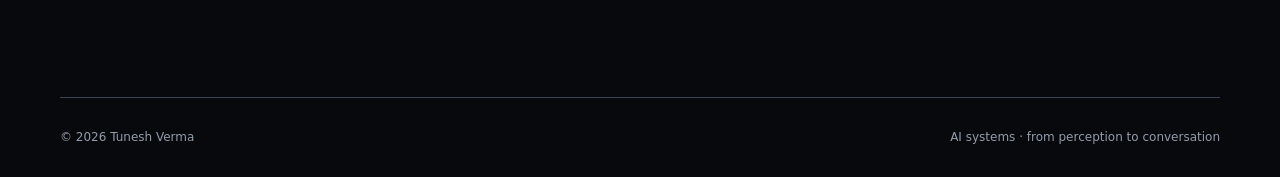
==== commit ba11aae4: "Fix the defects and the hierarchy the critique found A design critique scored this 23/40, with two h" ====
--- a/index.html
+++ b/index.html
@@ -46,53 +46,67 @@
     "worksFor": { "@type": "Organization", "name": "PraxisPro AI" }
   }
   </script>
+  <script>document.documentElement.classList.add("js")</script>
   <style>
     :root {
       --bg:#07090d; --surface:#0d1118; --surface2:#111722; --text:#eef2f7;
-      --muted:#929cab; --line:#202733; --accent:#7c8cff; --accent2:#42e8c3;
+      --muted:#929cab; --line:#394354; --line-strong:#5c6878;
+      --accent:#7c8cff; --accent2:#42e8c3;
       --max:1160px; --radius:20px;
     }
     *{box-sizing:border-box} html{scroll-behavior:smooth}
     body{margin:0;background:radial-gradient(circle at 75% 10%,rgba(124,140,255,.13),transparent 28rem),radial-gradient(circle at 10% 30%,rgba(66,232,195,.06),transparent 24rem),var(--bg);color:var(--text);font-family:Inter,ui-sans-serif,system-ui,-apple-system,BlinkMacSystemFont,"Segoe UI",sans-serif;line-height:1.6}
     a{color:inherit;text-decoration:none}.container{width:min(var(--max),calc(100% - 40px));margin:auto}
     nav{position:sticky;top:0;z-index:20;background:rgba(7,9,13,.76);backdrop-filter:blur(16px);border-bottom:1px solid rgba(255,255,255,.06)}
-    .nav{height:72px;display:flex;align-items:center;justify-content:space-between}.brand{font-weight:800;letter-spacing:-.03em}
+    .nav{height:72px;display:flex;align-items:center;justify-content:space-between}.brand{display:inline-block;padding:9px 10px;margin:0 -10px;font-weight:800;letter-spacing:-.03em}
     .brand span{color:var(--accent2)}.navlinks{display:flex;gap:25px;font-size:14px;color:var(--muted)}.navlinks a:hover{color:var(--text)}
     .hero{min-height:calc(100vh - 72px);display:grid;grid-template-columns:1.2fr .8fr;gap:60px;align-items:center;padding:80px 0}
     .eyebrow{color:var(--accent2);font-size:13px;font-weight:700;letter-spacing:.14em;text-transform:uppercase}
-    h1{font-size:clamp(52px,8vw,92px);line-height:.95;letter-spacing:-.065em;margin:18px 0 28px;max-width:850px}
-    .gradient{background:linear-gradient(100deg,#fff 15%,#aeb8ff 55%,#61f0cf);-webkit-background-clip:text;background-clip:text;color:transparent}
+    h1{font-size:clamp(52px,8vw,92px);line-height:.95;letter-spacing:-.04em;margin:18px 0 28px;max-width:850px;text-wrap:balance}
+    .gradient{background:linear-gradient(100deg,#fff 15%,#aeb8ff 55%,#61f0cf);-webkit-background-clip:text;background-clip:text;color:transparent;-webkit-box-decoration-break:clone;box-decoration-break:clone}
     .hero p{font-size:19px;color:var(--muted);max-width:680px}.actions{display:flex;gap:12px;flex-wrap:wrap;margin-top:30px}
-    .btn{padding:13px 18px;border-radius:12px;border:1px solid var(--line);background:var(--surface);font-weight:700;font-size:14px}
+    .btn{padding:13px 18px;border-radius:12px;border:1px solid var(--line-strong);background:var(--surface);font-weight:700;font-size:14px}
     .btn.primary{background:var(--text);color:#07090d;border-color:var(--text)}.btn:hover{transform:translateY(-2px)}
     .orb{height:420px;border:1px solid var(--line);border-radius:32px;background:linear-gradient(145deg,rgba(124,140,255,.13),rgba(66,232,195,.03));position:relative;overflow:hidden}
     .orb:before,.orb:after{content:"";position:absolute;border:1px solid rgba(124,140,255,.25);border-radius:50%;inset:16%;transform:rotate(20deg)}.orb:after{inset:30%;border-color:rgba(66,232,195,.25);transform:rotate(-35deg)}
-    .node{position:absolute;padding:12px 14px;border:1px solid #303949;background:rgba(13,17,24,.88);border-radius:12px;font-size:12px;box-shadow:0 12px 40px rgba(0,0,0,.25)}
+    .node{position:absolute;padding:12px 14px;background:rgba(13,17,24,.92);border-radius:12px;font-size:12px;box-shadow:0 10px 30px rgba(0,0,0,.45)}
     .n1{top:17%;left:12%}.n2{top:40%;right:10%}.n3{bottom:17%;left:18%}.n4{bottom:27%;right:24%}
-    section{padding:105px 0;border-top:1px solid rgba(255,255,255,.05)}.section-head{display:flex;justify-content:space-between;gap:30px;margin-bottom:38px}
-    .kicker{color:var(--accent2);font-size:12px;text-transform:uppercase;letter-spacing:.14em;font-weight:800}.section-head h2{font-size:42px;letter-spacing:-.045em;margin:8px 0}.section-head p{color:var(--muted);max-width:500px}
-    .grid{display:grid;grid-template-columns:repeat(3,1fr);gap:16px}.card{background:linear-gradient(180deg,rgba(255,255,255,.035),rgba(255,255,255,.015));border:1px solid var(--line);border-radius:var(--radius);padding:24px}.card h3{margin:0 0 9px;font-size:20px}.card p{color:var(--muted);font-size:14px;margin:0}
-    .metrics{display:grid;grid-template-columns:repeat(4,1fr);gap:12px;margin:32px 0}.metric{padding:22px;border:1px solid var(--line);border-radius:16px;background:var(--surface)}.metric strong{font-size:30px;letter-spacing:-.04em;display:block}.metric span{font-size:12px;color:var(--muted)}
-    .project{grid-column:span 2}.project .tag{display:inline-block;color:var(--accent2);font-size:11px;font-weight:800;text-transform:uppercase;letter-spacing:.1em;margin-bottom:12px}
+    section{padding:105px 0;border-top:1px solid rgba(255,255,255,.05)}
+    /* Anchor jumps used to land the kicker under the 72px sticky nav. */
+    section[id]{scroll-margin-top:92px}
+    .section-head{display:grid;grid-template-columns:minmax(340px,1fr) minmax(0,500px);gap:30px;align-items:start;margin-bottom:38px}
+    .kicker{color:var(--accent2);font-size:12px;text-transform:uppercase;letter-spacing:.14em;font-weight:800}.section-head h2{font-size:42px;line-height:1.05;letter-spacing:-.04em;margin:8px 0;text-wrap:balance}.section-head p{color:var(--muted);max-width:500px}
+    .grid{display:grid;grid-template-columns:repeat(3,1fr);gap:16px}.card{background:linear-gradient(180deg,rgba(255,255,255,.035),rgba(255,255,255,.015));border:1px solid var(--line);border-radius:var(--radius);padding:24px}.card h3{margin:0 0 9px;font-size:20px;line-height:1.25}.card p{color:var(--muted);font-size:14px;margin:0}
+    .metrics{display:grid;grid-template-columns:repeat(4,1fr);gap:12px;margin:32px 0}.metric{padding:22px;border:1px solid var(--line);border-radius:16px;background:var(--surface)}.metric strong{font-size:30px;letter-spacing:-.04em;display:block;white-space:nowrap}.metric span{font-size:12px;color:var(--muted)}
+    .grid.projects{grid-template-columns:repeat(2,1fr)}.grid.projects .project{grid-column:auto}.project{grid-column:span 2}.project .tag{display:inline-block;color:var(--accent2);font-size:11px;font-weight:800;text-transform:uppercase;letter-spacing:.1em;margin-bottom:12px}
     .project ul{margin:14px 0 0;padding-left:18px;color:var(--muted);font-size:14px}.project li{margin:6px 0}
     .timeline{position:relative;margin-left:9px;border-left:1px solid #2a3240}.job{padding:0 0 42px 30px;position:relative}.job:before{content:"";position:absolute;left:-5px;top:7px;width:9px;height:9px;border-radius:50%;background:var(--accent2);box-shadow:0 0 0 5px var(--bg)}
-    .job-top{display:flex;justify-content:space-between;gap:20px}.job .case-link{display:inline-block;margin-top:5px;color:var(--accent2);font-size:12px;font-weight:700}.job .case-link:hover{text-decoration:underline}.job h3{margin:0;font-size:19px}.job time{font-size:12px;color:var(--muted);white-space:nowrap}.job .role{color:var(--accent);font-size:13px}.job p{color:var(--muted);font-size:14px;max-width:850px}
+    .job-top{display:flex;justify-content:space-between;gap:20px}.job .case-link{display:inline-block;margin:0 -10px;padding:13px 10px;color:var(--accent2);font-size:12px;font-weight:700}.job .case-link:hover{text-decoration:underline}.job h3{margin:0;font-size:19px;line-height:1.3}.job time{font-size:12px;color:var(--muted);white-space:nowrap}.job .role{color:var(--muted);font-size:13px}.job p{color:var(--muted);font-size:14px;max-width:72ch}
     .tags{display:flex;flex-wrap:wrap;gap:9px}.tagpill{padding:8px 11px;border:1px solid var(--line);border-radius:999px;color:#cbd2dd;background:rgba(255,255,255,.02);font-size:12px}
-    .contact{display:grid;grid-template-columns:1fr auto;align-items:center;gap:30px}.contact h2{font-size:52px;line-height:1;letter-spacing:-.05em;margin:10px 0}.contact p{color:var(--muted);max-width:460px}.copy-email{width:230px;min-width:230px;text-align:center;white-space:nowrap;flex:0 0 230px}
-    footer{padding:30px 0;color:#697382;font-size:12px;border-top:1px solid var(--line);display:flex;justify-content:space-between}
-    .reveal{opacity:0;transform:translateY(18px);transition:.7s ease}.reveal.show{opacity:1;transform:none}
+    .contact{display:grid;grid-template-columns:1fr auto;align-items:center;gap:30px}.contact h2{font-size:52px;line-height:1;letter-spacing:-.04em;margin:10px 0;text-wrap:balance}.contact p{color:var(--muted);max-width:460px}.copy-email{width:230px;min-width:230px;text-align:center;white-space:nowrap;flex:0 0 230px}
+    ::selection{background:rgba(66,232,195,.26);color:var(--text)}
+    footer{padding:30px 0;color:var(--muted);font-size:12px;border-top:1px solid var(--line);display:flex;justify-content:space-between}
+    .reveal{opacity:1;transform:none}
+    .js .reveal{opacity:0;transform:translateY(18px);transition:.7s ease}.js .reveal.show{opacity:1;transform:none}
     .avail{display:inline-flex;align-items:center;gap:9px;padding:7px 14px;border:1px solid rgba(66,232,195,.32);border-radius:999px;background:rgba(66,232,195,.07);font-size:13px;font-weight:600;color:#9ff3dd;margin-bottom:22px}
     .avail .dot{width:8px;height:8px;border-radius:50%;background:var(--accent2);box-shadow:0 0 0 0 rgba(66,232,195,.6);animation:pulse 2.4s infinite}
     @keyframes pulse{0%{box-shadow:0 0 0 0 rgba(66,232,195,.55)}70%{box-shadow:0 0 0 9px rgba(66,232,195,0)}100%{box-shadow:0 0 0 0 rgba(66,232,195,0)}}
-    @media (prefers-reduced-motion:reduce){.avail .dot{animation:none}.reveal{transition:none}}
-    @media(max-width:850px){.hero{grid-template-columns:1fr;padding:65px 0}.orb{height:300px}.grid{grid-template-columns:1fr}.project{grid-column:span 1}.metrics{grid-template-columns:repeat(2,1fr)}.navlinks{display:none}.section-head{display:block}.contact{grid-template-columns:1fr}.contact h2{font-size:42px}}
-    @media(max-width:480px){.container{width:min(var(--max),calc(100% - 28px))}.metrics{grid-template-columns:1fr 1fr}.hero p{font-size:16px}h1{font-size:52px}}
+    @media (prefers-reduced-motion:reduce){html{scroll-behavior:auto}.avail .dot{animation:none}.js .reveal{transition:none}}
+    @media(max-width:980px){.section-head{grid-template-columns:1fr;gap:10px}.metrics{grid-template-columns:repeat(2,1fr)}}
+    @media(max-width:850px){.hero{grid-template-columns:1fr;padding:65px 0}.orb{height:300px}.grid,.grid.projects{grid-template-columns:1fr}.project{grid-column:span 1}.contact{grid-template-columns:1fr}.contact h2{font-size:42px}
+      .navlinks{min-width:0;margin-left:14px;gap:8px;overflow-x:auto;scrollbar-width:none;-webkit-overflow-scrolling:touch;overscroll-behavior-x:contain}
+      .navlinks[data-scroll="true"][data-end="false"]{-webkit-mask-image:linear-gradient(90deg,#000 calc(100% - 26px),transparent);mask-image:linear-gradient(90deg,#000 calc(100% - 26px),transparent)}
+      .navlinks::-webkit-scrollbar{display:none}.navlinks a{white-space:nowrap;padding:11px 7px}}
+        /* "Dec 17, 2024 — Feb 5, 2025" cannot wrap and will not share a row
+       with a job title on a narrow phone. */
+    @media(max-width:560px){.job-top{display:block}.job time{display:block;margin-top:5px}}
+    @media(max-width:480px){.container{width:min(var(--max),calc(100% - 28px))}.metrics{grid-template-columns:1fr}.hero p{font-size:16px}h1{font-size:52px}}
   </style>
   <link rel="stylesheet" href="voice/agent.css" />
 </head>
-<body>
+<body id="top">
 <nav><div class="container nav">
-  <a class="brand" href="#">TV<span>.</span></a>
+  <a class="brand" href="#top">TV<span>.</span></a>
   <div class="navlinks"><a href="#work">Work</a><a href="work.html">Case Studies</a><a href="#experience">Experience</a><a href="#skills">Skills</a><a href="#contact">Contact</a></div>
 </div></nav>
 
@@ -141,7 +155,7 @@
     <div class="metric"><strong>150K+</strong><span>Q&A pairs generated/client knowledge base</span></div>
     <div class="metric"><strong>~1,000</strong><span>users · 160–180 sessions/week</span></div>
   </div>
-  <div class="grid">
+  <div class="grid projects">
     <div class="card project reveal"><span class="tag">PraxisPlay</span><h3>Realtime multi-agent roleplay</h3><ul><li>Persona-based HCP conversations powered by OpenAI Realtime API.</li><li>Observer agent nudges the conversation agent toward topic direction, natural transitions and context-aware closures.</li><li>Automated post-call reporting with structured scores and compliance/factual validation across 100+ test scenarios.</li></ul></div>
     <div class="card project reveal"><span class="tag">PraxisCertify</span><h3>Deterministic certification conversations</h3><ul><li>Extended the conversational architecture into certification workflows.</li><li>Global summary reporting for certification outcomes.</li></ul></div>
     <div class="card project reveal"><span class="tag">PraxisCoach</span><h3>Configurable coaching flows</h3><ul><li>Static configurable question flow with dynamic reports generated from responses.</li><li>Analytics for score trends and manager-facing coaching/performance insights.</li></ul></div>
@@ -187,6 +201,23 @@
 <footer class="container"><span>© <span id="year"></span> Tunesh Verma</span><span>AI systems · from perception to conversation</span></footer>
 <script>
   document.getElementById("year").textContent = new Date().getFullYear();
+
+  /* The nav links scroll sideways on narrow screens. Fade the right edge only
+     while there is actually something out there — a permanent fade just clips
+     the last link on a tablet where they all fit. */
+  (function () {
+    var links = document.querySelector(".navlinks");
+    if (!links) return;
+    function sync() {
+      var more = links.scrollWidth > links.clientWidth + 2;
+      links.dataset.scroll = String(more);
+      links.dataset.end = String(!more || links.scrollLeft + links.clientWidth >= links.scrollWidth - 2);
+    }
+    sync();
+    links.addEventListener("scroll", sync, { passive: true });
+    window.addEventListener("resize", sync, { passive: true });
+  })();
+
   const observer = new IntersectionObserver(entries => entries.forEach(e => { if(e.isIntersecting) e.target.classList.add("show"); }), {threshold:.12});
   document.querySelectorAll(".reveal").forEach(el => observer.observe(el));
 
--- a/voice/agent.css
+++ b/voice/agent.css
@@ -17,12 +17,15 @@
   backdrop-filter: blur(18px);
   opacity: 0;
   pointer-events: none;
-  transition: opacity 0.32s ease;
+  visibility: hidden;
+  transition: opacity 0.32s ease, visibility 0s linear 0.32s;
 }
 
 .va-overlay[data-open="true"] {
   opacity: 1;
   pointer-events: auto;
+  visibility: visible;
+  transition: opacity 0.32s ease, visibility 0s;
 }
 
 .va-panel {
@@ -65,6 +68,15 @@
   color: var(--text, #eef2f7);
 }
 
+/* The escape hatch from a modal holding the microphone open should not be the
+   smallest target in it. The disc stays 34px; the hit area reaches 44px. */
+.va-close::after {
+  content: "";
+  position: absolute;
+  inset: -5px;
+  border-radius: 50%;
+}
+
 .va-eyebrow {
   font-size: 12px;
   font-weight: 800;
@@ -142,7 +154,7 @@
 
 .va-btn {
   padding: 12px 18px;
-  border: 1px solid var(--line, #202733);
+  border: 1px solid var(--line-strong, #5c6878);
   border-radius: 12px;
   background: var(--surface2, #111722);
   color: var(--text, #eef2f7);
@@ -235,6 +247,14 @@
   color: var(--accent, #7c8cff);
 }
 
+/* After a failure the one useful action should not be the faintest thing in
+   the panel, competing with a red error message and a teal eyebrow. */
+.va-overlay[data-phase="error"] .va-retry {
+  border-color: rgba(124, 140, 255, 0.7);
+  background: rgba(124, 140, 255, 0.14);
+  color: #aeb8ff;
+}
+
 /* Arriving from a link, this is the primary action, so it carries weight. */
 .va-overlay[data-phase="ready"] .va-retry {
   padding: 14px 30px;
@@ -285,7 +305,10 @@
   position: fixed;
   left: 0;
   top: 0;
-  z-index: 90;
+  /* Under the sticky nav (20), over ordinary page content. At the anchored
+     position on a phone the orb used to paint across the only navigation
+     left on the page. */
+  z-index: 19;
   display: flex;
   flex-direction: column;
   align-items: center;
@@ -307,10 +330,14 @@
   transition: transform 0.72s cubic-bezier(0.22, 1, 0.36, 1), opacity 0.4s ease;
 }
 
-/* Before you have scrolled down to the slot there is no button at all. */
+/* Before you have scrolled down to the slot there is no button at all —
+   including for the keyboard. opacity alone left a focusable control parked
+   off-screen that opened a modal and asked for a microphone. */
 .va-fab--hidden {
   opacity: 0;
   pointer-events: none;
+  visibility: hidden;
+  transition: opacity 0.4s ease, visibility 0s linear 0.4s;
 }
 
 .va-fab-orb-wrap {
@@ -397,7 +424,9 @@
   .va-overlay,
   .va-panel,
   .va-btn,
-  .va-fab {
+  .va-fab,
+  .va-fab-orb-wrap,
+  .va-fab-label {
     transition: none;
   }
 
